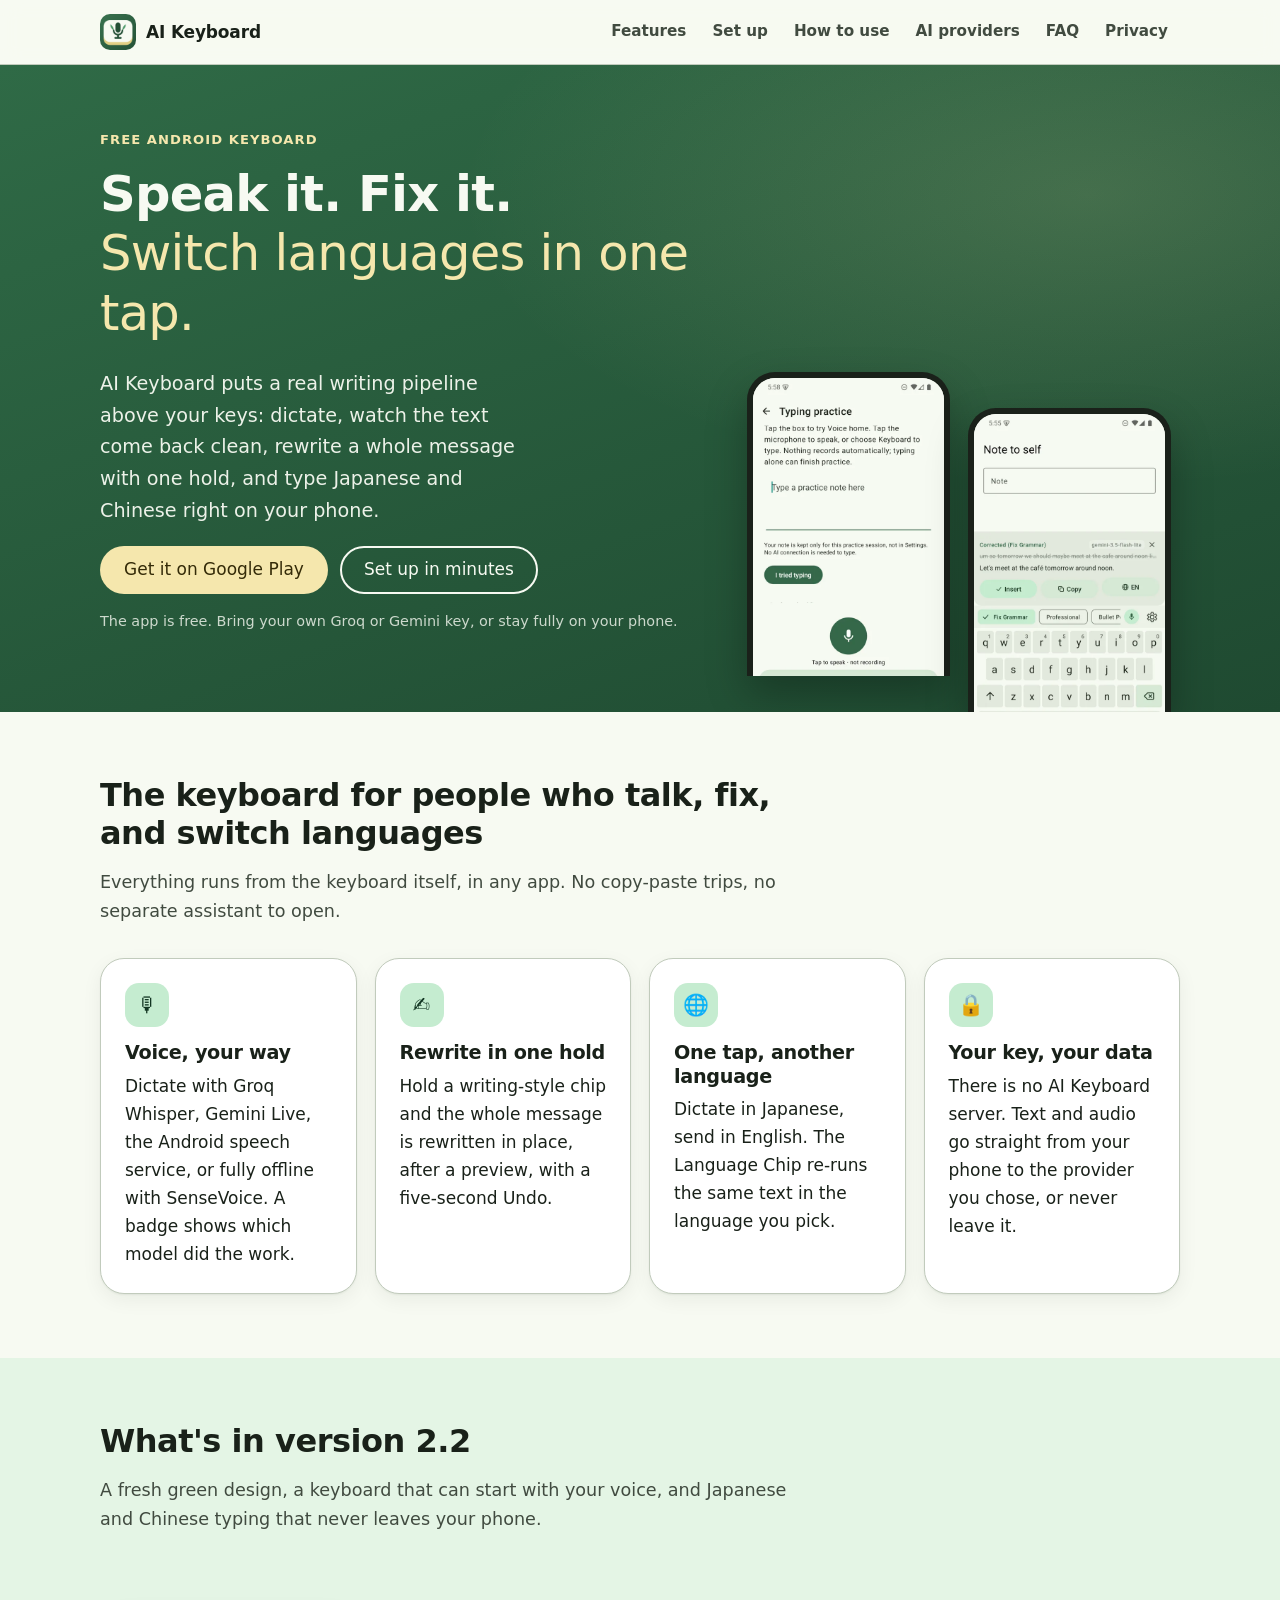
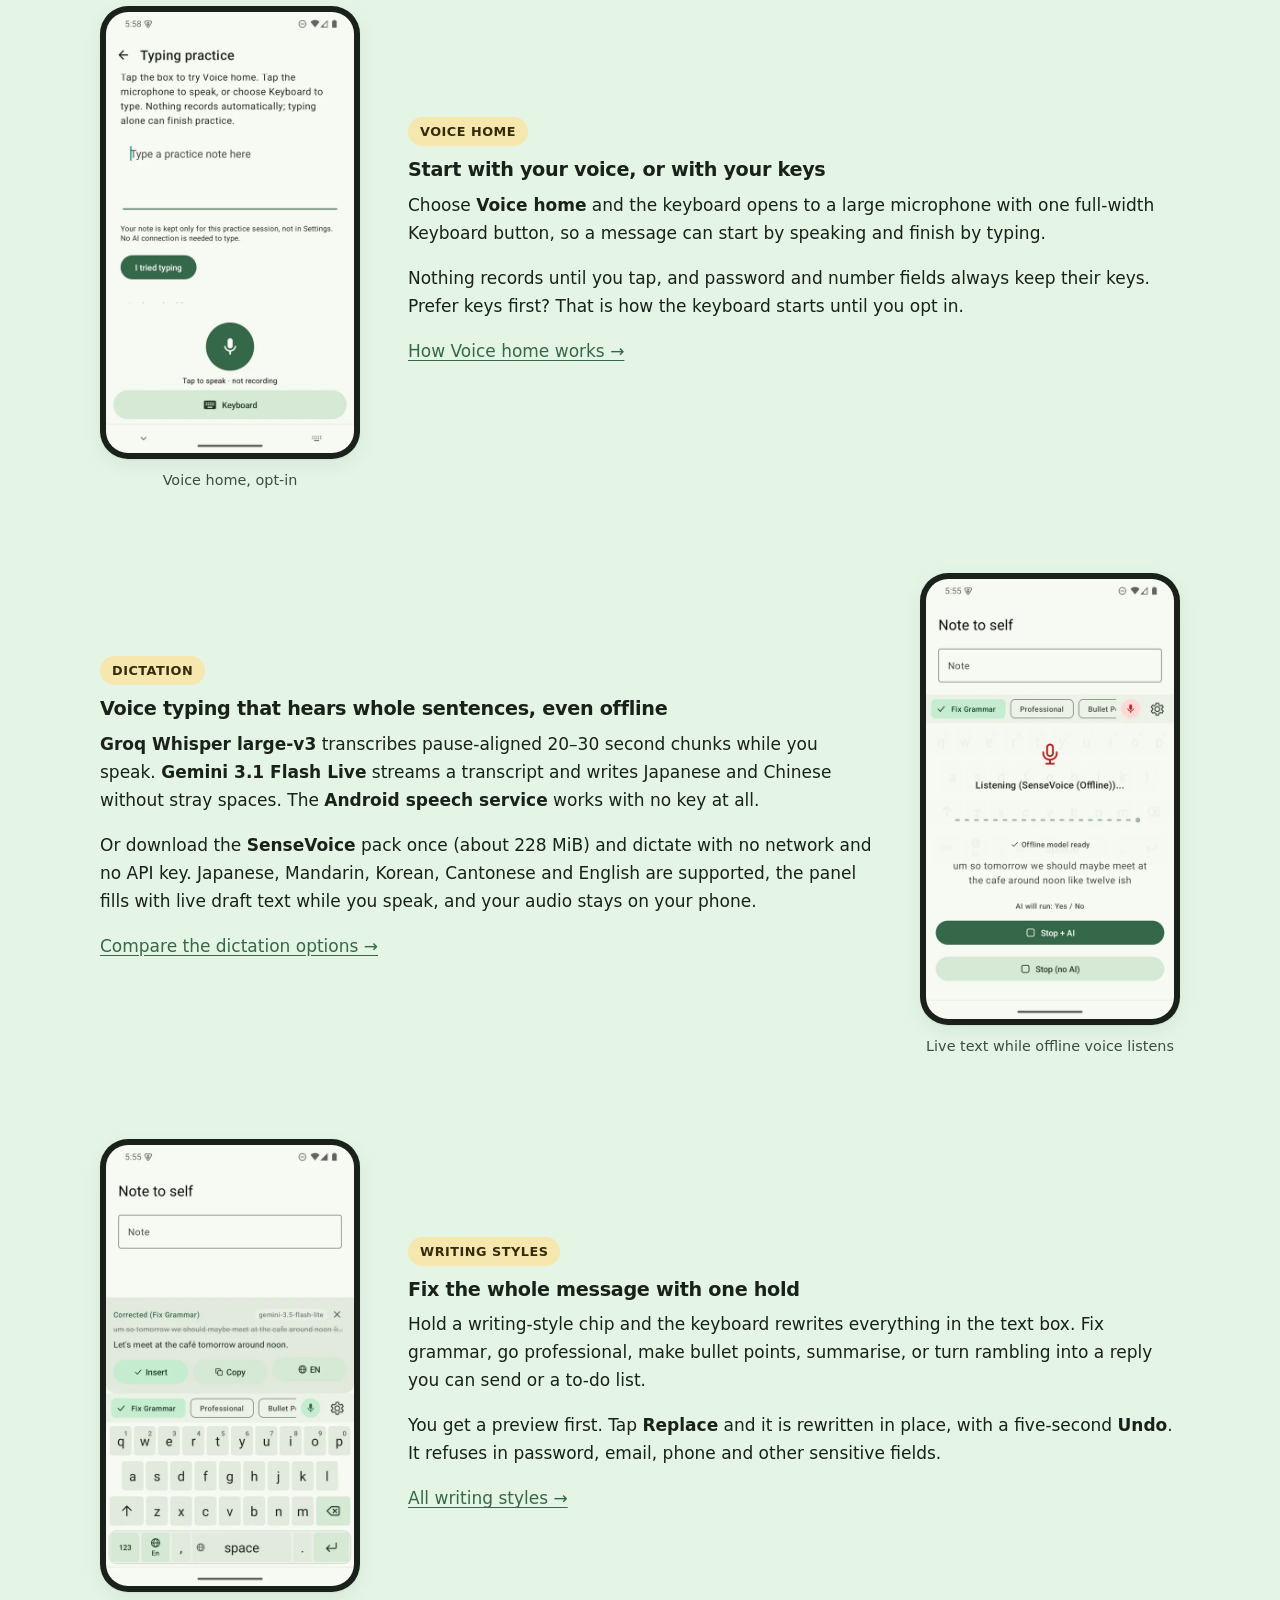
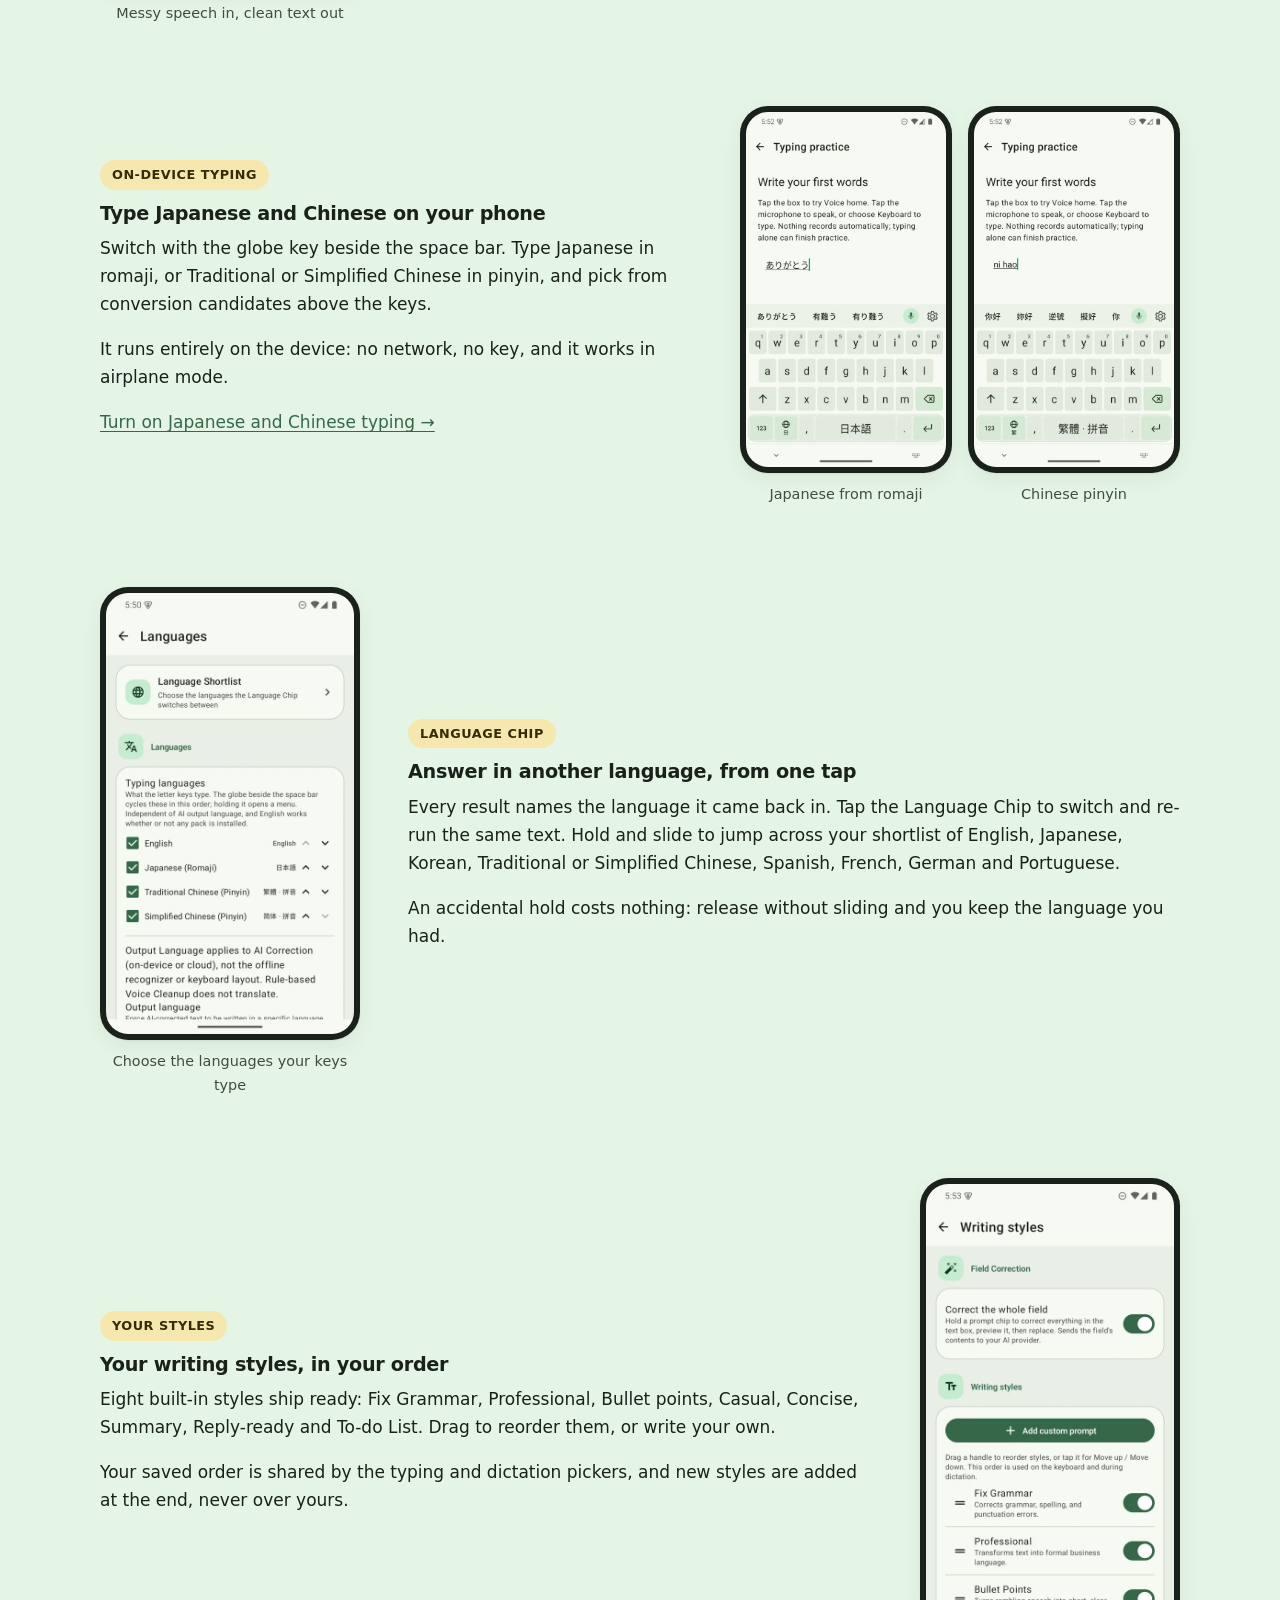
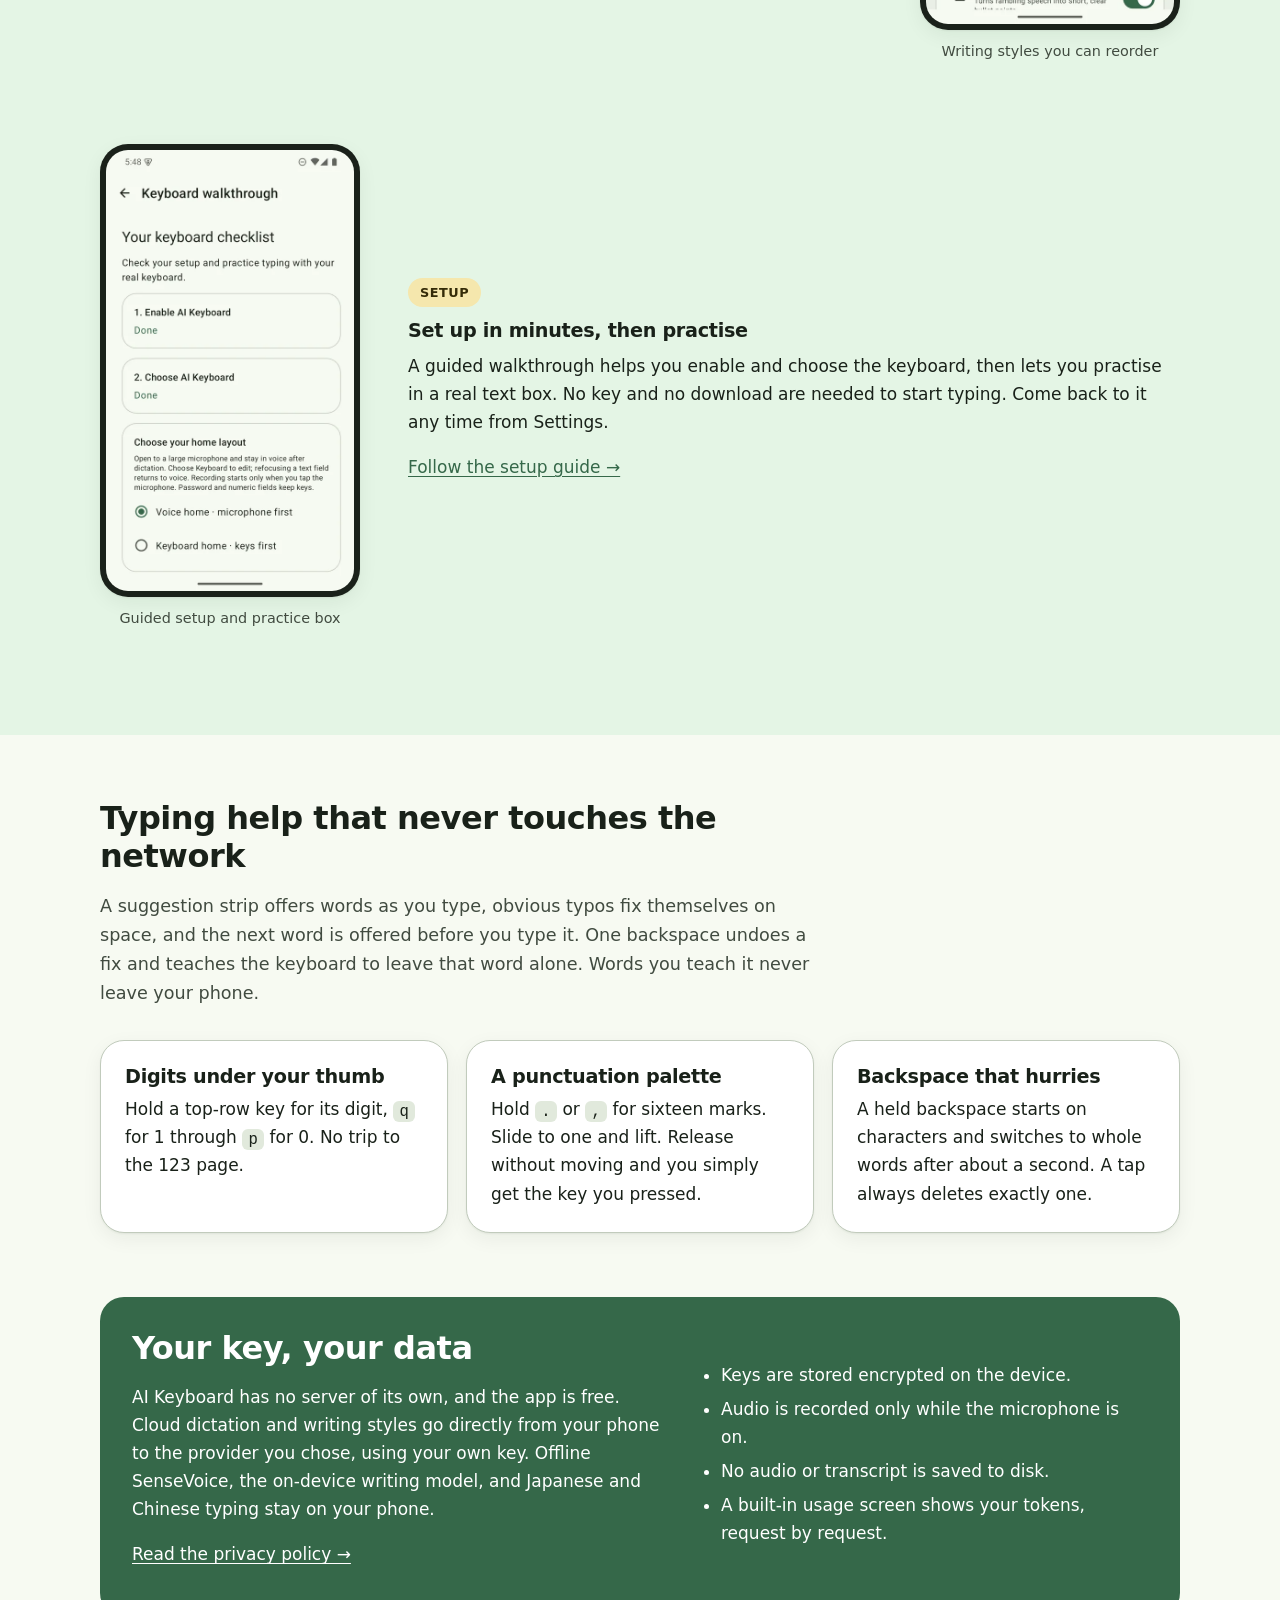
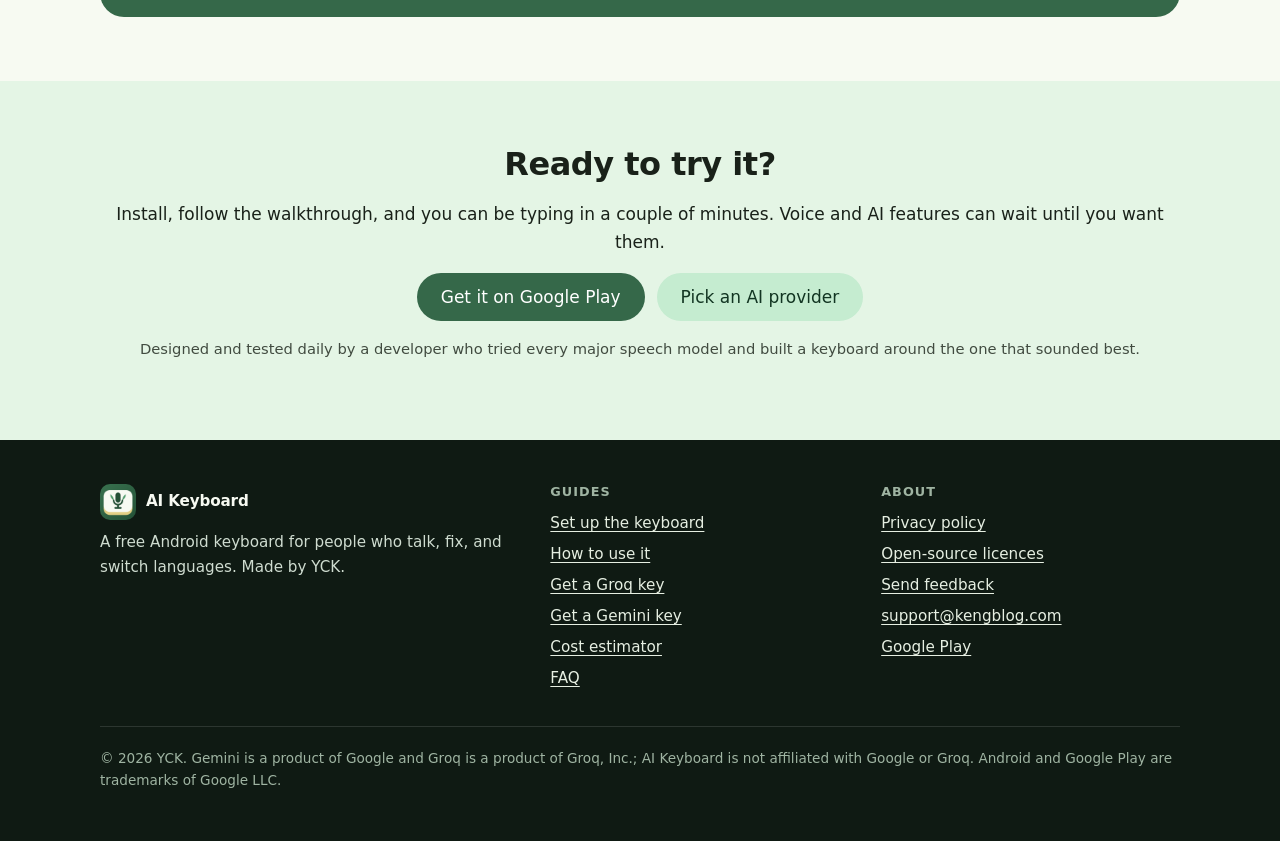
==== index.html @ 3fe6554c "Add AI Keyboard v2.2 GitHub Pages site and kengblog migration notes" ====
<!doctype html>
<html lang="en">
<head>
<meta charset="utf-8">
<meta name="viewport" content="width=device-width, initial-scale=1">
<title>AI Keyboard: Voice & Rewrite — the free Android keyboard</title>
<meta name="description" content="Voice-first AI keyboard for Android: dictate, rewrite in one hold, and type Japanese and Chinese on-device. Free, with your own Groq or Gemini key.">
<meta name="color-scheme" content="light dark">
<meta name="theme-color" content="#356849">
<link rel="icon" type="image/png" sizes="32x32" href="assets/img/favicon-32.png">
<link rel="apple-touch-icon" href="assets/img/apple-touch-icon.png">
<meta property="og:type" content="website">
<meta property="og:title" content="AI Keyboard: Voice & Rewrite — the free Android keyboard">
<meta property="og:description" content="Voice-first AI keyboard for Android: dictate, rewrite in one hold, and type Japanese and Chinese on-device. Free, with your own Groq or Gemini key.">
<meta property="og:image" content="https://yck2024.github.io/ai-keyboard/assets/img/feature-graphic.png">
<meta property="og:url" content="https://yck2024.github.io/ai-keyboard/">
<meta name="twitter:card" content="summary_large_image">
<link rel="stylesheet" href="assets/css/site.css">
</head>
<body>
<a class="skip-link" href="#main">Skip to content</a>
<header class="site-header">
  <div class="container">
    <a class="brand" href="index.html"><img src="assets/img/icon-192.png" width="36" height="36" alt="">AI Keyboard</a>
    <nav class="site-nav" aria-label="Main">
      <a href="index.html#features">Features</a> <a href="setup.html">Set up</a> <a href="usage.html">How to use</a> <a href="api-keys.html">AI providers</a> <a href="faq.html">FAQ</a> <a href="privacy.html">Privacy</a>
    </nav>
  </div>
</header>
<main id="main">
<section class="hero" style="padding:0">
  <div class="container">
    <div class="hero-copy">
      <p class="eyebrow">Free Android keyboard</p>
      <h1>Speak it. Fix it. <span>Switch languages in one tap.</span></h1>
      <p class="lead">AI Keyboard puts a real writing pipeline above your keys: dictate, watch the text come back clean, rewrite a whole message with one hold, and type Japanese and Chinese right on your phone.</p>
      <div class="btn-row">
        <!-- Play link: package id confirmed from the app build (applicationId com.kengblog.aikeyboard); confirm the listing is public before launch. -->
        <a class="btn btn-butter" href="https://play.google.com/store/apps/details?id=com.kengblog.aikeyboard">Get it on Google Play</a>
        <a class="btn btn-ghost" href="setup.html">Set up in minutes</a>
      </div>
      <p class="note">The app is free. Bring your own Groq or Gemini key, or stay fully on your phone.</p>
    </div>
    <div class="hero-phones" aria-hidden="false">
      <figure class="phone"><div class="phone-frame"><img src="assets/img/screens/01-voice-home.webp" width="540" height="960" alt="AI Keyboard's voice home: a large microphone button above one full-width Keyboard button" loading="lazy" decoding="async"></div></figure>
      <figure class="phone"><div class="phone-frame"><img src="assets/img/screens/03-dictation-result.webp" width="540" height="960" alt="A messy dictated sentence next to its cleaned-up Fix Grammar version, with Insert and Copy buttons above the keyboard" loading="lazy" decoding="async"></div></figure>
    </div>
  </div>
</section>

<section aria-labelledby="why">
  <div class="container">
    <div class="section-head">
      <h2 id="why">The keyboard for people who talk, fix, and switch languages</h2>
      <p>Everything runs from the keyboard itself, in any app. No copy-paste trips, no separate assistant to open.</p>
    </div>
    <div class="cards">
      <div class="card"><div class="icon" aria-hidden="true">🎙</div><h3>Voice, your way</h3><p>Dictate with Groq Whisper, Gemini Live, the Android speech service, or fully offline with SenseVoice. A badge shows which model did the work.</p></div>
      <div class="card"><div class="icon" aria-hidden="true">✍️</div><h3>Rewrite in one hold</h3><p>Hold a writing-style chip and the whole message is rewritten in place, after a preview, with a five-second Undo.</p></div>
      <div class="card"><div class="icon" aria-hidden="true">🌐</div><h3>One tap, another language</h3><p>Dictate in Japanese, send in English. The Language Chip re-runs the same text in the language you pick.</p></div>
      <div class="card"><div class="icon" aria-hidden="true">🔒</div><h3>Your key, your data</h3><p>There is no AI Keyboard server. Text and audio go straight from your phone to the provider you chose, or never leave it.</p></div>
    </div>
  </div>
</section>

<section id="features" class="tint" aria-labelledby="features-h">
  <div class="container">
    <div class="section-head">
      <h2 id="features-h">What's in version 2.2</h2>
      <p>A fresh green design, a keyboard that can start with your voice, and Japanese and Chinese typing that never leaves your phone.</p>
    </div>

    <div class="feature">
      <div>
        <span class="tag">Voice home</span>
        <h3>Start with your voice, or with your keys</h3>
        <p>Choose <strong>Voice home</strong> and the keyboard opens to a large microphone with one full-width Keyboard button, so a message can start by speaking and finish by typing.</p>
        <p>Nothing records until you tap, and password and number fields always keep their keys. Prefer keys first? That is how the keyboard starts until you opt in.</p>
        <p><a href="usage.html#voice-home">How Voice home works →</a></p>
      </div>
      <figure class="phone"><div class="phone-frame"><img src="assets/img/screens/01-voice-home.webp" width="540" height="960" alt="Voice home: a big microphone button and a full-width Keyboard button" loading="lazy" decoding="async"></div><figcaption>Voice home, opt-in</figcaption></figure>
    </div>

    <div class="feature">
      <div>
        <span class="tag">Dictation</span>
        <h3>Voice typing that hears whole sentences, even offline</h3>
        <p><strong>Groq Whisper large-v3</strong> transcribes pause-aligned 20–30 second chunks while you speak. <strong>Gemini 3.1 Flash Live</strong> streams a transcript and writes Japanese and Chinese without stray spaces. The <strong>Android speech service</strong> works with no key at all.</p>
        <p>Or download the <strong>SenseVoice</strong> pack once (about 228&nbsp;MiB) and dictate with no network and no API key. Japanese, Mandarin, Korean, Cantonese and English are supported, the panel fills with live draft text while you speak, and your audio stays on your phone.</p>
        <p><a href="usage.html#dictation">Compare the dictation options →</a></p>
      </div>
      <figure class="phone"><div class="phone-frame"><img src="assets/img/screens/02-live-dictation.webp" width="540" height="960" alt="Offline SenseVoice listening panel showing live draft text and Stop + AI and Stop (no AI) buttons" loading="lazy" decoding="async"></div><figcaption>Live text while offline voice listens</figcaption></figure>
    </div>

    <div class="feature">
      <div>
        <span class="tag">Writing styles</span>
        <h3>Fix the whole message with one hold</h3>
        <p>Hold a writing-style chip and the keyboard rewrites everything in the text box. Fix grammar, go professional, make bullet points, summarise, or turn rambling into a reply you can send or a to-do list.</p>
        <p>You get a preview first. Tap <strong>Replace</strong> and it is rewritten in place, with a five-second <strong>Undo</strong>. It refuses in password, email, phone and other sensitive fields.</p>
        <p><a href="usage.html#styles">All writing styles →</a></p>
      </div>
      <figure class="phone"><div class="phone-frame"><img src="assets/img/screens/03-dictation-result.webp" width="540" height="960" alt="Dictated sentence with its Fix Grammar rewrite, the original struck through, and a model badge" loading="lazy" decoding="async"></div><figcaption>Messy speech in, clean text out</figcaption></figure>
    </div>

    <div class="feature pair">
      <div>
        <span class="tag">On-device typing</span>
        <h3>Type Japanese and Chinese on your phone</h3>
        <p>Switch with the globe key beside the space bar. Type Japanese in romaji, or Traditional or Simplified Chinese in pinyin, and pick from conversion candidates above the keys.</p>
        <p>It runs entirely on the device: no network, no key, and it works in airplane mode.</p>
        <p><a href="usage.html#cjk">Turn on Japanese and Chinese typing →</a></p>
      </div>
      <div class="phones">
        <figure class="phone"><div class="phone-frame"><img src="assets/img/screens/04-japanese-typing.webp" width="540" height="960" alt="Typing ありがとう with Japanese candidates above the keys" loading="lazy" decoding="async"></div><figcaption>Japanese from romaji</figcaption></figure>
        <figure class="phone"><div class="phone-frame"><img src="assets/img/screens/05-chinese-typing.webp" width="540" height="960" alt="Typing ni hao with Chinese pinyin candidates above the keys" loading="lazy" decoding="async"></div><figcaption>Chinese pinyin</figcaption></figure>
      </div>
    </div>

    <div class="feature">
      <div>
        <span class="tag">Language Chip</span>
        <h3>Answer in another language, from one tap</h3>
        <p>Every result names the language it came back in. Tap the Language Chip to switch and re-run the same text. Hold and slide to jump across your shortlist of English, Japanese, Korean, Traditional or Simplified Chinese, Spanish, French, German and Portuguese.</p>
        <p>An accidental hold costs nothing: release without sliding and you keep the language you had.</p>
      </div>
      <figure class="phone"><div class="phone-frame"><img src="assets/img/screens/06-typing-languages.webp" width="540" height="960" alt="Languages settings listing English, Japanese romaji, Traditional and Simplified Chinese pinyin as typing languages" loading="lazy" decoding="async"></div><figcaption>Choose the languages your keys type</figcaption></figure>
    </div>

    <div class="feature">
      <div>
        <span class="tag">Your styles</span>
        <h3>Your writing styles, in your order</h3>
        <p>Eight built-in styles ship ready: Fix Grammar, Professional, Bullet points, Casual, Concise, Summary, Reply-ready and To-do List. Drag to reorder them, or write your own.</p>
        <p>Your saved order is shared by the typing and dictation pickers, and new styles are added at the end, never over yours.</p>
      </div>
      <figure class="phone"><div class="phone-frame"><img src="assets/img/screens/07-writing-styles.webp" width="540" height="960" alt="Writing styles settings with Fix Grammar, Professional and Bullet Points toggles and a drag handle on each" loading="lazy" decoding="async"></div><figcaption>Writing styles you can reorder</figcaption></figure>
    </div>

    <div class="feature">
      <div>
        <span class="tag">Setup</span>
        <h3>Set up in minutes, then practise</h3>
        <p>A guided walkthrough helps you enable and choose the keyboard, then lets you practise in a real text box. No key and no download are needed to start typing. Come back to it any time from Settings.</p>
        <p><a href="setup.html">Follow the setup guide →</a></p>
      </div>
      <figure class="phone"><div class="phone-frame"><img src="assets/img/screens/08-guided-setup.webp" width="540" height="960" alt="Keyboard walkthrough checklist: enable AI Keyboard, choose AI Keyboard, choose Voice home or Keyboard home" loading="lazy" decoding="async"></div><figcaption>Guided setup and practice box</figcaption></figure>
    </div>
  </div>
</section>

<section aria-labelledby="typing-h">
  <div class="container">
    <div class="section-head">
      <h2 id="typing-h">Typing help that never touches the network</h2>
      <p>A suggestion strip offers words as you type, obvious typos fix themselves on space, and the next word is offered before you type it. One backspace undoes a fix and teaches the keyboard to leave that word alone. Words you teach it never leave your phone.</p>
    </div>
    <div class="cards">
      <div class="card"><h3>Digits under your thumb</h3><p>Hold a top-row key for its digit, <code>q</code> for 1 through <code>p</code> for 0. No trip to the 123 page.</p></div>
      <div class="card"><h3>A punctuation palette</h3><p>Hold <code>.</code> or <code>,</code> for sixteen marks. Slide to one and lift. Release without moving and you simply get the key you pressed.</p></div>
      <div class="card"><h3>Backspace that hurries</h3><p>A held backspace starts on characters and switches to whole words after about a second. A tap always deletes exactly one.</p></div>
    </div>
  </div>
</section>

<section aria-labelledby="privacy-h" style="padding-top:0">
  <div class="container">
    <div class="privacy-strip">
      <div>
        <h2 id="privacy-h">Your key, your data</h2>
        <p>AI Keyboard has no server of its own, and the app is free. Cloud dictation and writing styles go directly from your phone to the provider you chose, using your own key. Offline SenseVoice, the on-device writing model, and Japanese and Chinese typing stay on your phone.</p>
        <p><a href="privacy.html">Read the privacy policy →</a></p>
      </div>
      <ul>
        <li>Keys are stored encrypted on the device.</li>
        <li>Audio is recorded only while the microphone is on.</li>
        <li>No audio or transcript is saved to disk.</li>
        <li>A built-in usage screen shows your tokens, request by request.</li>
      </ul>
    </div>
  </div>
</section>

<section class="cta tint" aria-labelledby="cta-h">
  <div class="container">
    <h2 id="cta-h">Ready to try it?</h2>
    <p>Install, follow the walkthrough, and you can be typing in a couple of minutes. Voice and AI features can wait until you want them.</p>
    <div class="btn-row">
      <a class="btn" href="https://play.google.com/store/apps/details?id=com.kengblog.aikeyboard">Get it on Google Play</a>
      <a class="btn btn-soft" href="api-keys.html">Pick an AI provider</a>
    </div>
    <p class="meta" style="margin-top:16px">Designed and tested daily by a developer who tried every major speech model and built a keyboard around the one that sounded best.</p>
  </div>
</section>
</main>
<footer class="site-footer">
  <div class="container">
    <div class="cols">
      <div>
        <a class="brand" href="index.html"><img src="assets/img/icon-192.png" width="36" height="36" alt="">AI Keyboard</a>
        <p>A free Android keyboard for people who talk, fix, and switch languages. Made by YCK.</p>
      </div>
      <div>
        <h2>Guides</h2>
        <ul>
          <li><a href="setup.html">Set up the keyboard</a></li>
          <li><a href="usage.html">How to use it</a></li>
          <li><a href="groq-api-key.html">Get a Groq key</a></li>
          <li><a href="gemini-api-key.html">Get a Gemini key</a></li>
          <li><a href="gemini-cost-estimator.html">Cost estimator</a></li>
          <li><a href="faq.html">FAQ</a></li>
        </ul>
      </div>
      <div>
        <h2>About</h2>
        <ul>
          <li><a href="privacy.html">Privacy policy</a></li>
          <li><a href="licenses.html">Open-source licences</a></li>
          <li><a href="https://forms.gle/EVX64Rimp2fQsJxh8">Send feedback</a></li>
          <li><a href="mailto:support@kengblog.com">support@kengblog.com</a></li>
          <li><a href="https://play.google.com/store/apps/details?id=com.kengblog.aikeyboard">Google Play</a></li>
        </ul>
      </div>
    </div>
    <p class="fine">&copy; 2026 YCK. Gemini is a product of Google and Groq is a product of Groq, Inc.; AI Keyboard is not affiliated with Google or Groq. Android and Google Play are trademarks of Google LLC.</p>
  </div>
</footer>
</body>
</html>
---- assets/css/site.css ----
/* AI Keyboard site — green "Sprout" design.
   Palette comes from the app's ui/theme/Sprout.kt (light and dark schemes). */

:root {
  --primary: #356849;
  --on-primary: #ffffff;
  --primary-container: #c5ecd0;
  --on-primary-container: #123522;
  --secondary-container: #d5e8d4;
  --tertiary: #6f5f22;
  --tertiary-container: #f5e7ad;
  --on-tertiary-container: #342b08;
  --bg: #f7faf2;
  --on-bg: #192119;
  --surface-variant: #e1e9dc;
  --on-surface-variant: #414b40;
  --outline: #717c6f;
  --outline-variant: #c1cbbc;
  --card: #ffffff;
  --hero-from: #2f6a46;
  --hero-to: #1f4a31;
  --hero-text: #f7faf2;
  --hero-accent: #f5e7ad;
  --error: #ba1a1a;
  --error-container: #ffdad6;
  --radius: 24px;
  --radius-sm: 14px;
  --shadow: 0 1px 2px rgba(25, 33, 25, 0.06), 0 6px 20px rgba(25, 33, 25, 0.06);
  --maxw: 1080px;
  --prose: 720px;
}

@media (prefers-color-scheme: dark) {
  :root {
    --primary: #a3d4b1;
    --on-primary: #09391f;
    --primary-container: #244f35;
    --on-primary-container: #c5ecd0;
    --secondary-container: #3b4d3c;
    --tertiary: #d8c986;
    --tertiary-container: #544817;
    --on-tertiary-container: #f5e7ad;
    --bg: #111811;
    --on-bg: #dfe7da;
    --surface-variant: #3e493d;
    --on-surface-variant: #c1cbbc;
    --outline: #8b9787;
    --outline-variant: #414d40;
    --card: #182118;
    --hero-from: #1d3d2a;
    --hero-to: #101b14;
    --error: #ffb4ab;
    --error-container: #93000a;
    --shadow: 0 1px 2px rgba(0, 0, 0, 0.4), 0 6px 20px rgba(0, 0, 0, 0.25);
  }
}

*, *::before, *::after { box-sizing: border-box; }

html { scroll-behavior: smooth; -webkit-text-size-adjust: 100%; }

body {
  margin: 0;
  background: var(--bg);
  color: var(--on-bg);
  font: 400 1.0625rem/1.65 system-ui, -apple-system, "Segoe UI", Roboto, "Noto Sans", "Noto Sans JP", "Noto Sans SC", "Helvetica Neue", Arial, sans-serif;
}

img { max-width: 100%; height: auto; display: block; }

a { color: var(--primary); text-underline-offset: 3px; }
a:hover { text-decoration-thickness: 2px; }

:focus-visible { outline: 3px solid var(--tertiary); outline-offset: 3px; border-radius: 6px; }

h1, h2, h3 { line-height: 1.2; letter-spacing: -0.015em; margin: 0 0 0.5em; }
h1 { font-size: clamp(2rem, 5vw, 3.1rem); font-weight: 800; }
h2 { font-size: clamp(1.5rem, 3.2vw, 2rem); font-weight: 750; }
h3 { font-size: 1.2rem; font-weight: 700; }
p { margin: 0 0 1em; }
ul, ol { margin: 0 0 1em; padding-left: 1.3em; }
li { margin-bottom: 0.35em; }
code, kbd { font: 0.92em ui-monospace, SFMono-Regular, Menlo, Consolas, monospace; background: var(--surface-variant); padding: 0.1em 0.4em; border-radius: 6px; }
kbd { border: 1px solid var(--outline-variant); }

.container { width: min(100% - 32px, var(--maxw)); margin-inline: auto; }
.prose { max-width: var(--prose); }

.skip-link {
  position: absolute; left: 12px; top: -60px; z-index: 100;
  background: var(--primary); color: var(--on-primary); padding: 10px 16px; border-radius: 10px;
}
.skip-link:focus { top: 12px; }

/* ---------- header ---------- */
.site-header {
  position: sticky; top: 0; z-index: 50;
  background: color-mix(in srgb, var(--bg) 88%, transparent);
  backdrop-filter: saturate(1.4) blur(10px);
  -webkit-backdrop-filter: saturate(1.4) blur(10px);
  border-bottom: 1px solid var(--outline-variant);
}
.site-header .container { display: flex; align-items: center; gap: 16px; min-height: 64px; }
.brand { display: inline-flex; align-items: center; gap: 10px; font-weight: 800; letter-spacing: -0.01em; color: var(--on-bg); text-decoration: none; white-space: nowrap; }
.brand img { width: 36px; height: 36px; border-radius: 10px; }
.site-nav { margin-left: auto; display: flex; gap: 2px; align-items: center; overflow-x: auto; scrollbar-width: none; }
.site-nav::-webkit-scrollbar { display: none; }
.site-nav a {
  color: var(--on-surface-variant); text-decoration: none; font-weight: 600; font-size: 0.95rem;
  padding: 8px 12px; border-radius: 999px; white-space: nowrap;
}
.site-nav a:hover { background: var(--surface-variant); }
.site-nav a[aria-current="page"] { background: var(--primary-container); color: var(--on-primary-container); }

@media (max-width: 760px) {
  .site-header .container { flex-wrap: wrap; row-gap: 0; padding-block: 8px 4px; }
  .site-nav { width: 100%; margin-left: 0; padding-bottom: 6px; flex-wrap: wrap; overflow-x: visible; }
  .site-header { position: static; }
}

/* ---------- buttons ---------- */
.btn {
  display: inline-flex; align-items: center; justify-content: center; gap: 8px;
  min-height: 48px; padding: 0 22px; border-radius: 999px; border: 2px solid transparent;
  font: 700 1rem/1 inherit; text-decoration: none; cursor: pointer;
  background: var(--primary); color: var(--on-primary);
}
.btn:hover { filter: brightness(1.08); }
.btn-soft { background: var(--primary-container); color: var(--on-primary-container); }
.btn-ghost { background: transparent; color: inherit; border-color: currentColor; }
.btn-butter { background: var(--hero-accent); color: #342b08; }
.btn-row { display: flex; flex-wrap: wrap; gap: 12px; }

/* ---------- hero ---------- */
.hero {
  background: radial-gradient(900px 420px at 85% 20%, rgba(245, 231, 173, 0.14), transparent 70%),
              linear-gradient(160deg, var(--hero-from), var(--hero-to));
  color: var(--hero-text);
  overflow: hidden;
}
.hero .container { display: grid; grid-template-columns: 1.15fr 0.85fr; gap: 40px; align-items: center; padding-block: 64px 0; }
.hero-copy { padding-bottom: 64px; }
.hero .eyebrow { color: var(--hero-accent); font-weight: 700; letter-spacing: 0.08em; text-transform: uppercase; font-size: 0.82rem; margin-bottom: 14px; }
.hero h1 { color: var(--hero-text); }
.hero h1 span { color: var(--hero-accent); font-weight: 300; display: block; }
.hero .lead { font-size: 1.2rem; max-width: 34ch; opacity: 0.95; }
.hero .btn-ghost { color: var(--hero-text); }
.hero .note { font-size: 0.9rem; opacity: 0.8; margin-top: 16px; }
.hero-phones { display: flex; justify-content: center; align-items: flex-end; gap: 18px; align-self: end; }
.hero-phones .phone { width: min(46%, 250px); }
.hero-phones .phone:first-child { margin-bottom: 36px; }
@media (max-width: 860px) {
  .hero .container { grid-template-columns: 1fr; padding-block: 44px 0; gap: 8px; }
  .hero-copy { padding-bottom: 28px; }
  .hero-phones { align-self: center; }
  .hero-phones .phone { width: min(42%, 190px); }
}

/* ---------- phone frame ---------- */
.phone { margin: 0; }
.phone-frame {
  border-radius: 28px; padding: 6px; background: #1a211a;
  box-shadow: 0 18px 40px rgba(0, 0, 0, 0.28);
}
.phone-frame img { border-radius: 22px; width: 100%; aspect-ratio: 9 / 16; object-fit: cover; background: #f7faf2; }
.phone figcaption { margin-top: 10px; font-size: 0.9rem; color: var(--on-surface-variant); text-align: center; }
.hero .phone-frame { border-bottom-left-radius: 0; border-bottom-right-radius: 0; padding-bottom: 0; }
.hero .phone-frame img { border-bottom-left-radius: 0; border-bottom-right-radius: 0; aspect-ratio: 9 / 14; object-position: top; }

/* ---------- sections ---------- */
section { padding-block: 64px; }
.section-head { max-width: var(--prose); margin-bottom: 32px; }
.section-head p { color: var(--on-surface-variant); font-size: 1.1rem; }
.tint { background: var(--surface-variant); background: color-mix(in srgb, var(--primary-container) 38%, var(--bg)); }

.feature { display: grid; grid-template-columns: 1fr 260px; gap: 48px; align-items: center; padding-block: 40px; }
.feature:nth-child(even) { grid-template-columns: 260px 1fr; }
.feature:nth-child(even) .phone { order: -1; }
.feature .tag { display: inline-block; background: var(--tertiary-container); color: var(--on-tertiary-container); font-weight: 700; font-size: 0.8rem; letter-spacing: 0.04em; text-transform: uppercase; padding: 4px 12px; border-radius: 999px; margin-bottom: 12px; }
.feature .phone { justify-self: center; width: 100%; max-width: 260px; }
.feature .phone-frame { box-shadow: var(--shadow); }
@media (max-width: 760px) {
  .feature, .feature:nth-child(even) { grid-template-columns: 1fr; gap: 20px; padding-block: 28px; }
  .feature .phone, .feature:nth-child(even) .phone { order: 2; max-width: 240px; }
}

.cards { display: grid; grid-template-columns: repeat(auto-fit, minmax(250px, 1fr)); gap: 18px; }
.card {
  background: var(--card); border: 1px solid var(--outline-variant); border-radius: var(--radius);
  padding: 24px; box-shadow: var(--shadow);
}
.card h3 { margin-bottom: 0.4em; }
.card p:last-child, .card ul:last-child { margin-bottom: 0; }
.card .icon { width: 44px; height: 44px; border-radius: 14px; background: var(--primary-container); color: var(--on-primary-container); display: grid; place-items: center; margin-bottom: 14px; font-size: 1.3rem; }
a.card { display: block; color: inherit; text-decoration: none; }
a.card:hover { border-color: var(--primary); transform: translateY(-2px); }
a.card { transition: transform 0.15s, border-color 0.15s; }
@media (prefers-reduced-motion: reduce) { a.card { transition: none; } a.card:hover { transform: none; } html { scroll-behavior: auto; } }

.chips { display: flex; flex-wrap: wrap; gap: 8px; margin: 0 0 1em; padding: 0; list-style: none; }
.chips li { margin: 0; background: var(--secondary-container); color: var(--on-primary-container); padding: 6px 14px; border-radius: 999px; font-weight: 600; font-size: 0.92rem; }

.privacy-strip { background: var(--primary); color: var(--on-primary); border-radius: var(--radius); padding: 32px; display: grid; grid-template-columns: 1.2fr 1fr; gap: 28px; align-items: center; }
.privacy-strip h2 { color: inherit; }
.privacy-strip a { color: inherit; }
.privacy-strip ul { margin: 0; }
@media (max-width: 760px) { .privacy-strip { grid-template-columns: 1fr; padding: 24px; } }

.cta { text-align: center; }
.cta .btn-row { justify-content: center; }

/* ---------- inner pages ---------- */
.page-head { background: linear-gradient(160deg, var(--hero-from), var(--hero-to)); color: var(--hero-text); padding-block: 48px 40px; }
.page-head h1 { color: var(--hero-text); font-size: clamp(1.8rem, 4.2vw, 2.6rem); margin-bottom: 0.3em; }
.page-head p { max-width: 60ch; margin: 0; opacity: 0.94; font-size: 1.1rem; }
.page-head .crumbs { font-size: 0.9rem; margin-bottom: 12px; opacity: 0.85; }
.page-head .crumbs a { color: var(--hero-accent); }

.page { padding-block: 40px 72px; }
.page .layout { display: grid; grid-template-columns: 220px minmax(0, 1fr); gap: 48px; }
.toc { position: sticky; top: 84px; align-self: start; font-size: 0.95rem; }
.toc strong { display: block; margin-bottom: 8px; color: var(--on-surface-variant); text-transform: uppercase; letter-spacing: 0.06em; font-size: 0.78rem; }
.toc ol, .toc ul { list-style: none; padding: 0; margin: 0; }
.toc li { margin: 0; }
.toc a { display: block; padding: 6px 12px; border-left: 3px solid var(--outline-variant); color: var(--on-surface-variant); text-decoration: none; }
.toc a:hover { color: var(--primary); border-left-color: var(--primary); }
@media (max-width: 860px) {
  .page .layout { grid-template-columns: 1fr; gap: 20px; }
  .toc { position: static; background: var(--card); border: 1px solid var(--outline-variant); border-radius: var(--radius-sm); padding: 14px 16px; }
  .toc ol, .toc ul { display: flex; flex-wrap: wrap; gap: 4px 10px; }
  .toc a { border-left: 0; padding: 4px 10px; background: var(--surface-variant); border-radius: 999px; }
}
.page article { max-width: 800px; min-width: 0; }
.page article h2 { margin-top: 1.8em; padding-top: 0.2em; scroll-margin-top: 90px; }
.page article h2:first-child { margin-top: 0; }
.page article h3 { margin-top: 1.4em; scroll-margin-top: 90px; }

.callout { background: var(--tertiary-container); color: var(--on-tertiary-container); border-radius: var(--radius-sm); padding: 14px 18px; margin: 0 0 1.2em; }
.callout.good { background: var(--primary-container); color: var(--on-primary-container); }
.callout.warn { background: var(--error-container); color: var(--on-bg); }
.callout p:last-child { margin-bottom: 0; }

.steps { counter-reset: step; list-style: none; padding: 0; margin: 0 0 1.4em; }
.steps > li { counter-increment: step; position: relative; padding: 4px 0 4px 54px; margin-bottom: 18px; min-height: 40px; }
.steps > li::before {
  content: counter(step); position: absolute; left: 0; top: 2px; width: 38px; height: 38px; border-radius: 50%;
  background: var(--primary); color: var(--on-primary); font-weight: 800; display: grid; place-items: center;
}
.steps > li > strong:first-child { display: block; font-size: 1.08rem; }

table { width: 100%; border-collapse: collapse; margin: 0 0 1.4em; font-size: 0.97rem; }
th, td { text-align: left; padding: 10px 12px; border-bottom: 1px solid var(--outline-variant); vertical-align: top; }
th { background: var(--surface-variant); color: var(--on-surface-variant); font-weight: 700; }
.table-wrap { overflow-x: auto; margin-bottom: 1.2em; border: 1px solid var(--outline-variant); border-radius: var(--radius-sm); background: var(--card); }
.table-wrap table { margin: 0; min-width: 540px; }
.table-wrap tr:last-child td { border-bottom: 0; }

details { background: var(--card); border: 1px solid var(--outline-variant); border-radius: var(--radius-sm); margin-bottom: 10px; }
details summary { cursor: pointer; padding: 16px 20px; font-weight: 700; list-style: none; display: flex; justify-content: space-between; gap: 12px; align-items: center; }
details summary::-webkit-details-marker { display: none; }
details summary::after { content: "+"; font-size: 1.4rem; line-height: 1; color: var(--primary); flex: none; }
details[open] summary::after { content: "–"; }
details > :not(summary) { padding-inline: 20px; }
details > :last-child { padding-bottom: 6px; }
details[open] summary { padding-bottom: 8px; }

/* ---------- estimator ---------- */
.estimator { display: grid; gap: 18px; }
.field { display: grid; gap: 6px; }
.field label, .field legend { font-weight: 700; }
.field .hint { color: var(--on-surface-variant); font-size: 0.9rem; }
.field input[type="number"], .field select {
  min-height: 46px; border-radius: 12px; border: 1.5px solid var(--outline); background: var(--card); color: var(--on-bg);
  padding: 0 12px; font: inherit; width: 100%; max-width: 280px;
}
.field input[type="range"] { width: 100%; max-width: 420px; accent-color: var(--primary); min-height: 36px; }
fieldset.field { border: 0; padding: 0; margin: 0; }
.seg { display: flex; flex-wrap: wrap; gap: 8px; }
.seg label { font-weight: 600; display: inline-flex; align-items: center; gap: 8px; border: 1.5px solid var(--outline); border-radius: 999px; padding: 10px 16px; cursor: pointer; min-height: 44px; }
.seg input { accent-color: var(--primary); }
.seg label:has(input:checked) { background: var(--primary-container); border-color: var(--primary); color: var(--on-primary-container); }
.result { background: var(--primary); color: var(--on-primary); border-radius: var(--radius); padding: 24px; }
.result .big { font-size: clamp(2rem, 6vw, 2.8rem); font-weight: 800; letter-spacing: -0.02em; line-height: 1.1; }
.result .sub { opacity: 0.9; font-size: 0.95rem; }
.result dl { display: grid; grid-template-columns: 1fr auto; gap: 6px 16px; margin: 18px 0 0; }
.result dt { opacity: 0.9; }
.result dd { margin: 0; font-weight: 700; text-align: right; }

/* ---------- footer ---------- */
.site-footer { background: #0f1a13; color: #cfdcd0; padding-block: 44px 36px; font-size: 0.95rem; }
.site-footer a { color: #e6efe2; }
.site-footer .cols { display: grid; grid-template-columns: 1.4fr 1fr 1fr; gap: 32px; }
.site-footer h2 { font-size: 0.8rem; text-transform: uppercase; letter-spacing: 0.08em; color: #9fb4a2; margin-bottom: 12px; }
.site-footer ul { list-style: none; padding: 0; margin: 0; }
.site-footer li { margin-bottom: 6px; }
.site-footer .fine { margin-top: 28px; padding-top: 20px; border-top: 1px solid rgba(255, 255, 255, 0.12); font-size: 0.85rem; color: #9fb4a2; }
.site-footer .brand { color: #f7faf2; margin-bottom: 10px; }
@media (max-width: 760px) { .site-footer .cols { grid-template-columns: 1fr; gap: 22px; } }

/* paired phones inside a feature */
.phones { display: grid; grid-template-columns: 1fr 1fr; gap: 16px; justify-self: center; width: 100%; max-width: 440px; }
.feature.pair { grid-template-columns: 1fr 440px; }
.feature.pair:nth-child(even) { grid-template-columns: 440px 1fr; }
.feature.pair:nth-child(even) .phones { order: -1; }
.feature.pair .phones .phone { max-width: none; }
@media (max-width: 860px) {
  .feature.pair, .feature.pair:nth-child(even) { grid-template-columns: 1fr; }
  .feature.pair .phones, .feature.pair:nth-child(even) .phones { order: 2; max-width: 400px; }
}

.badge-list { display: flex; flex-wrap: wrap; gap: 8px 16px; padding: 0; list-style: none; margin: 0 0 1em; color: var(--on-surface-variant); font-size: 0.95rem; }
.badge-list li { margin: 0; }
.meta { color: var(--on-surface-variant); font-size: 0.92rem; }
.placeholder-note { font-size: 0.85rem; }
.layout-single { display: block; }
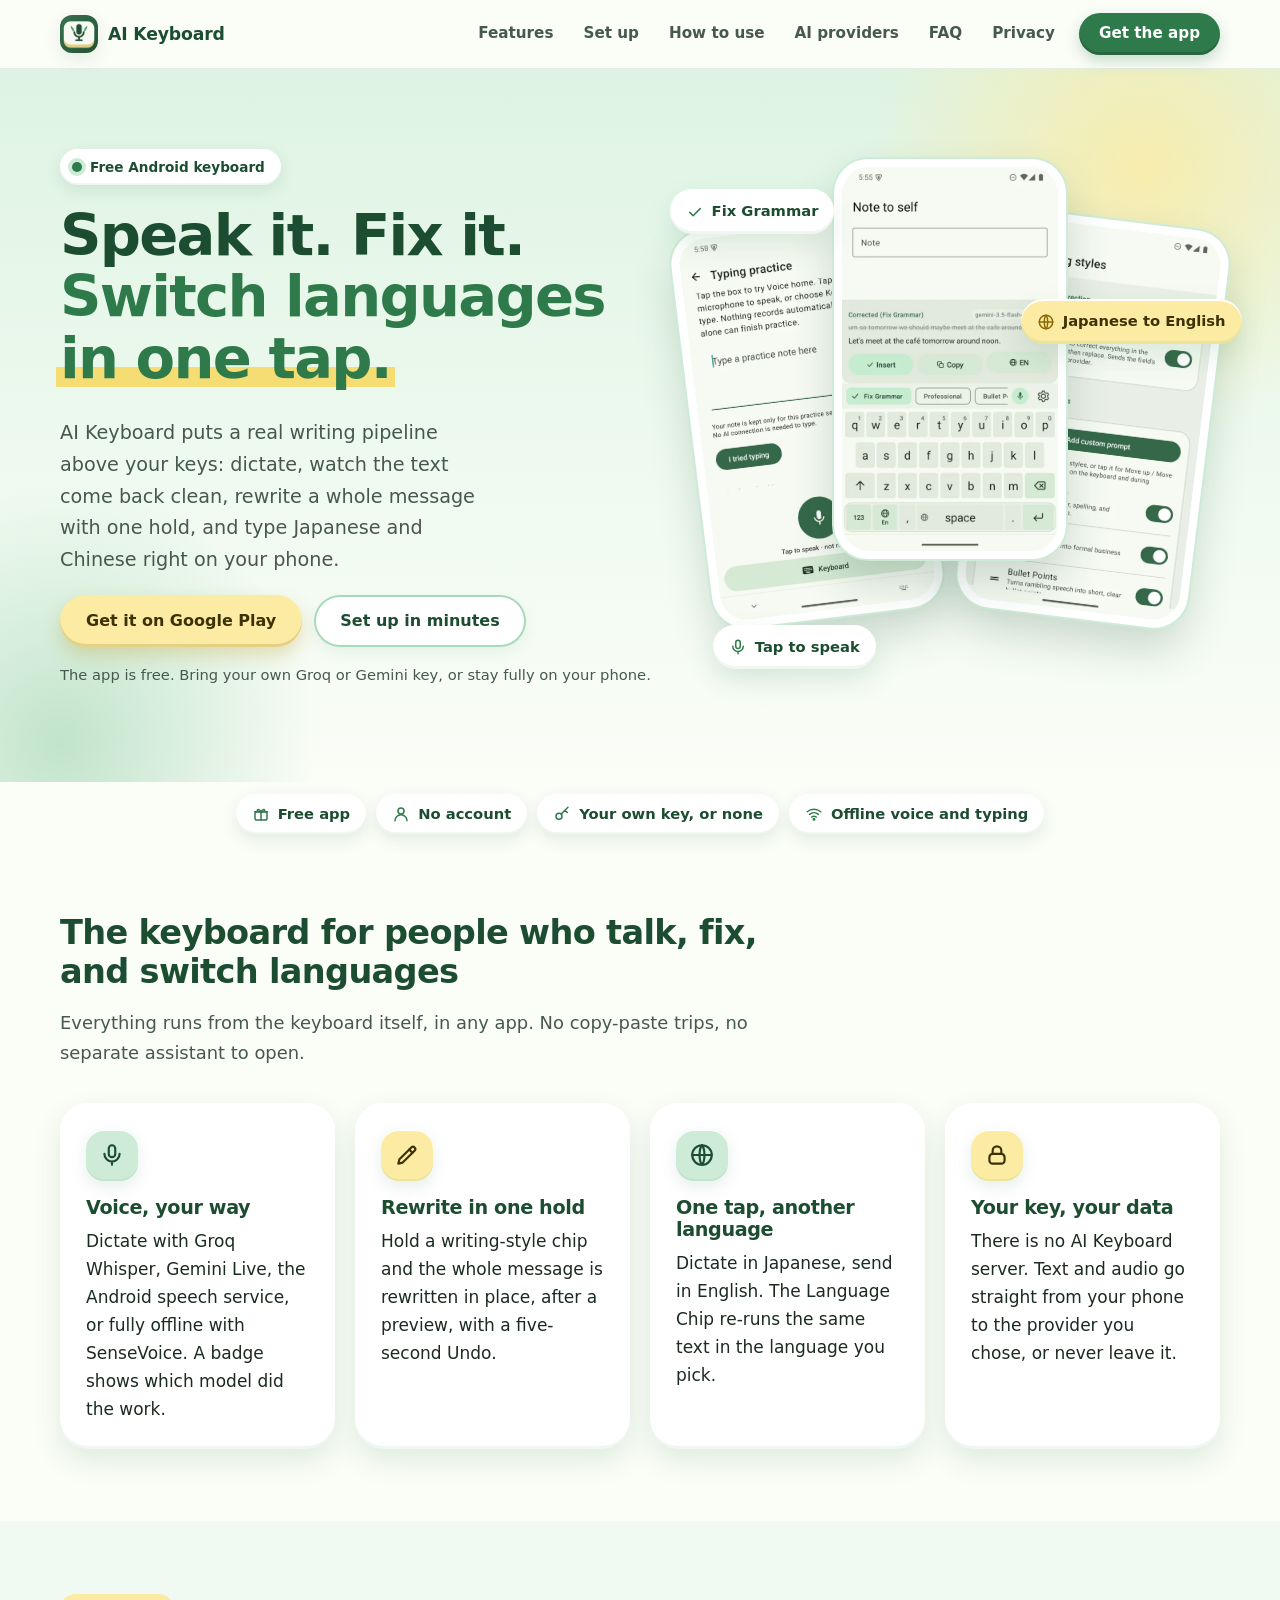
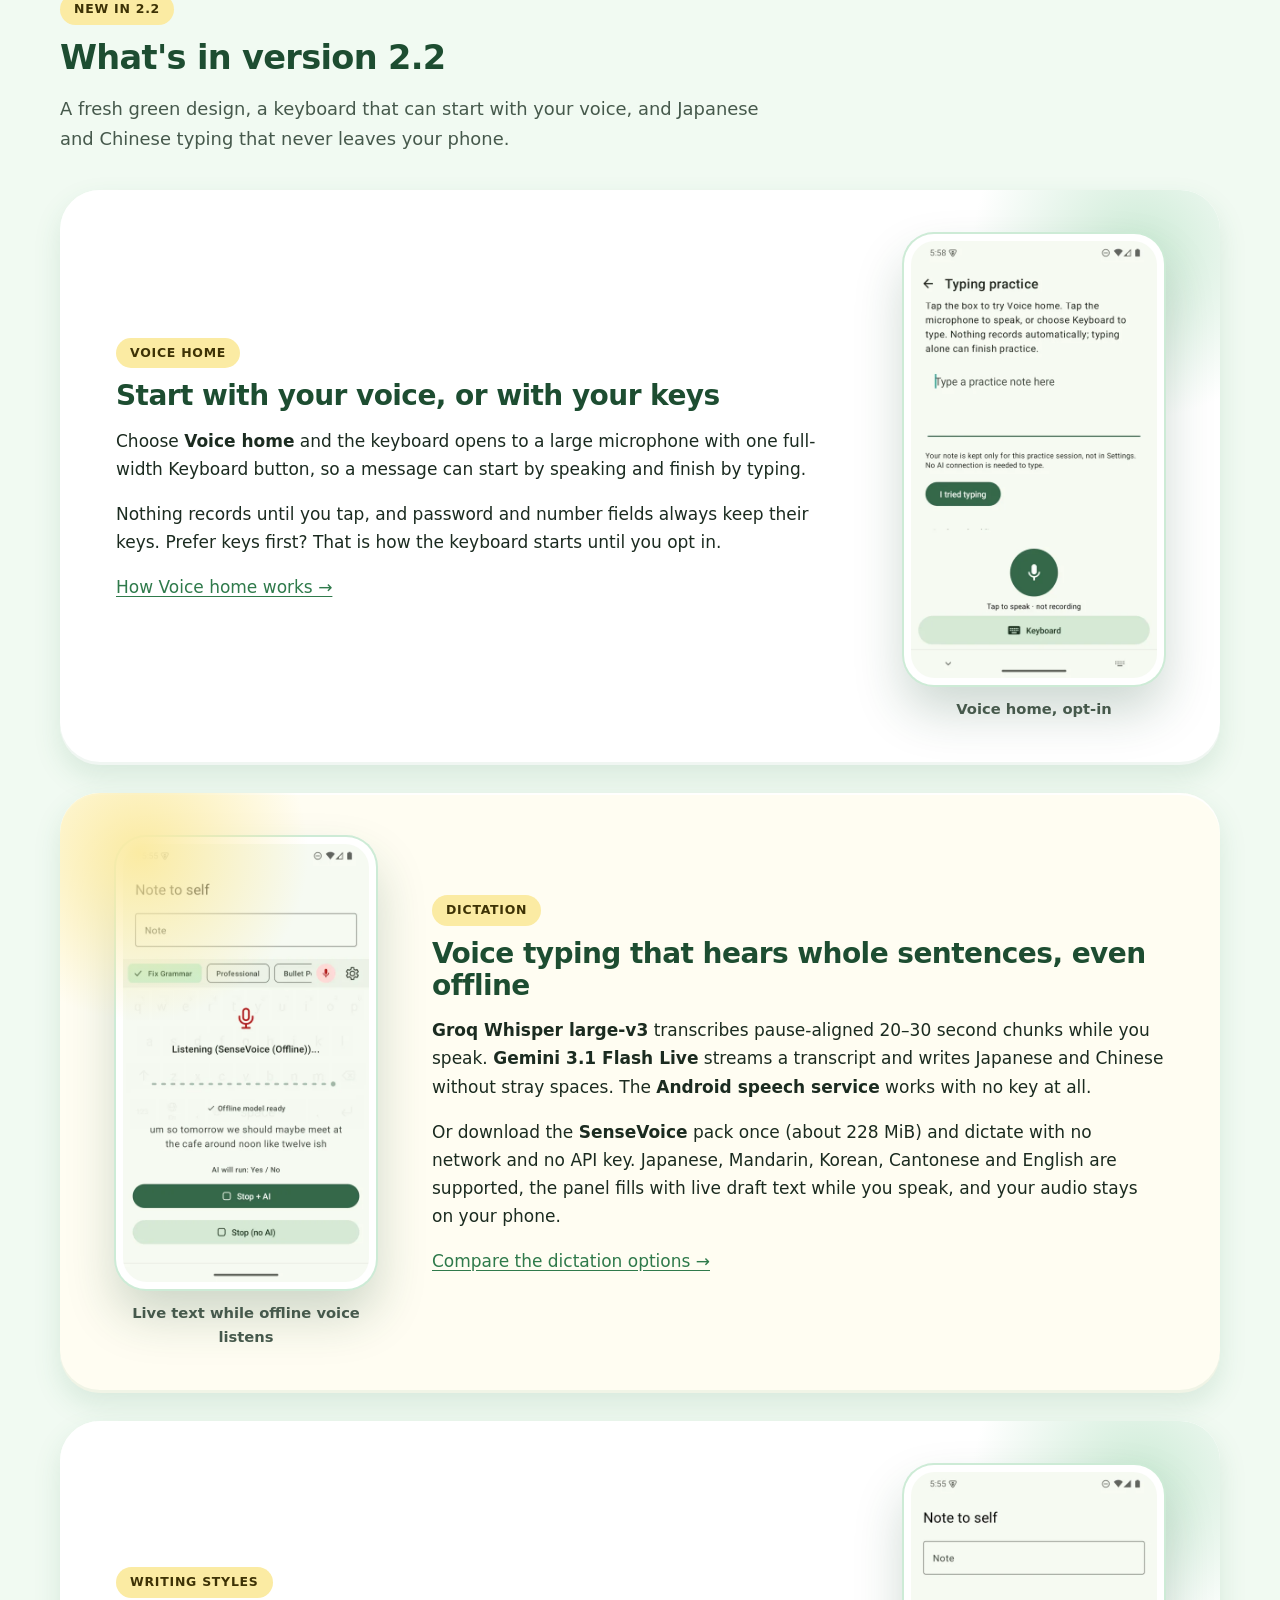
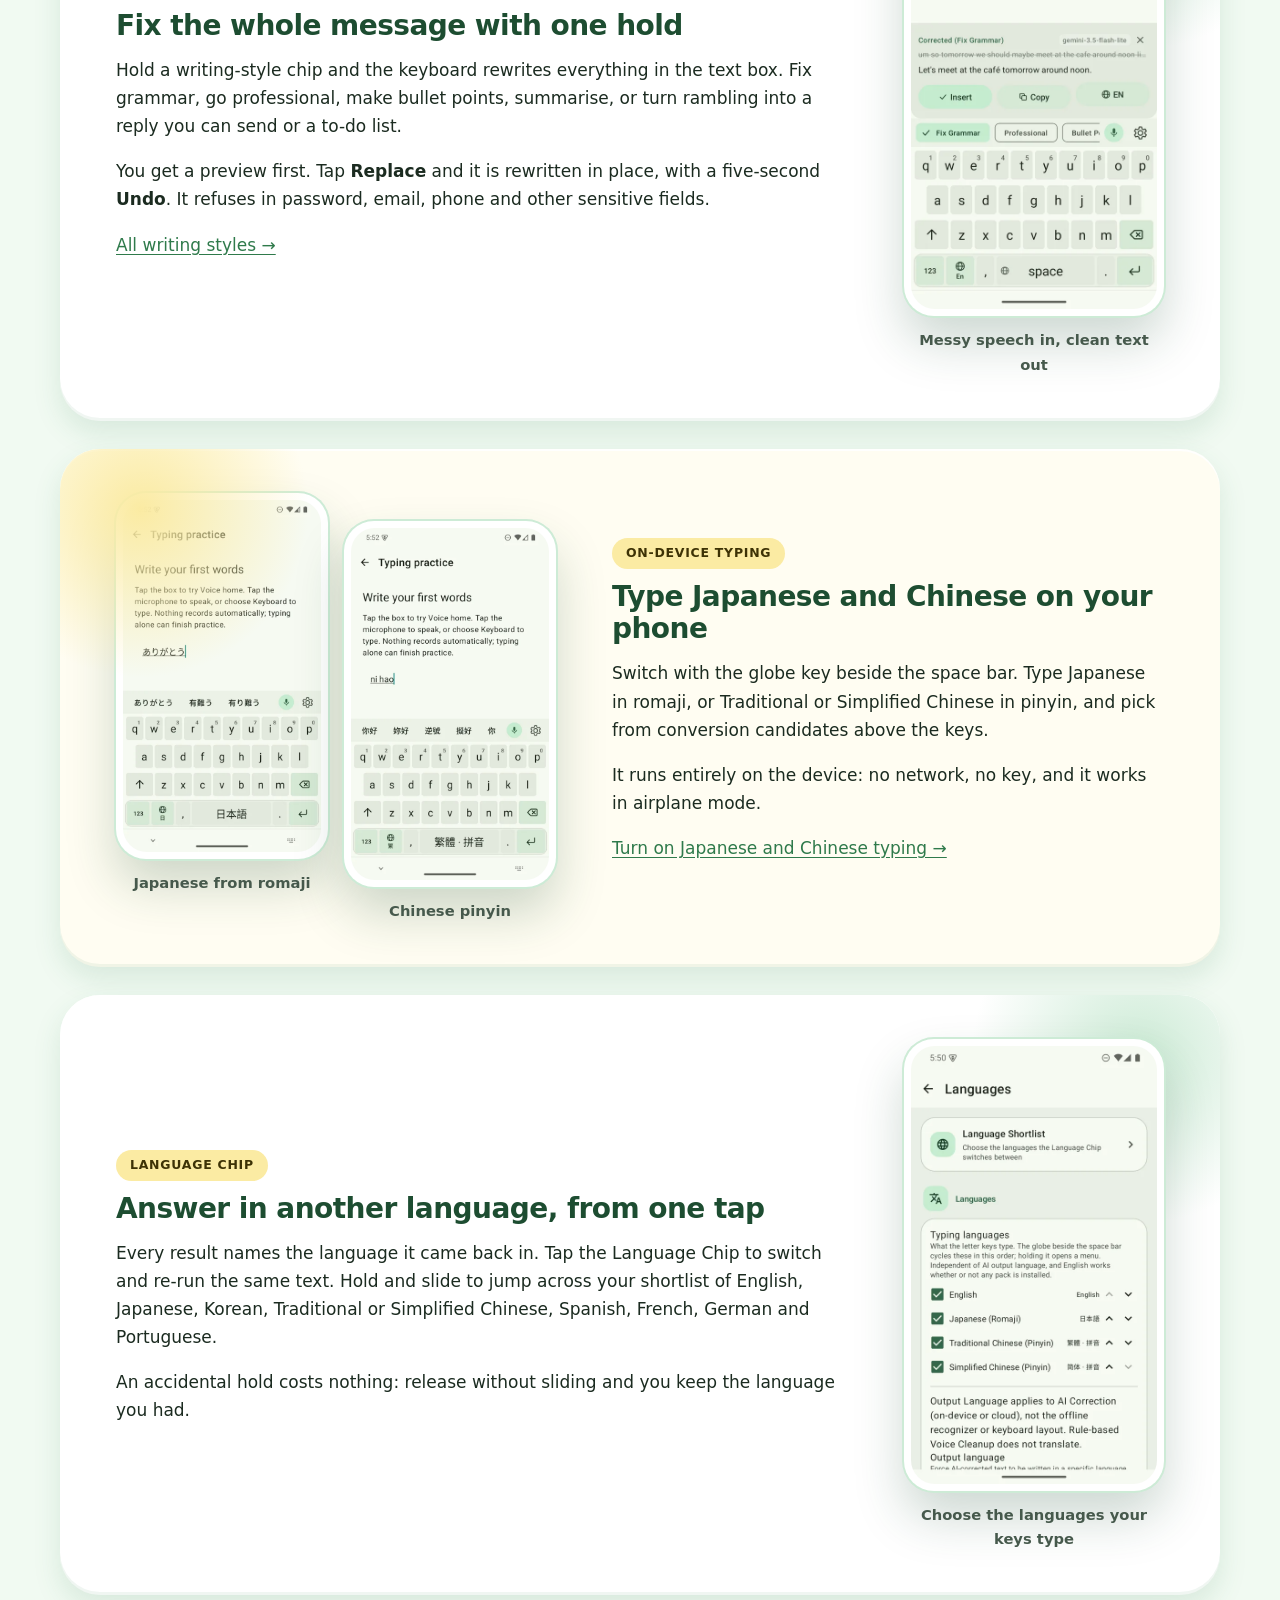
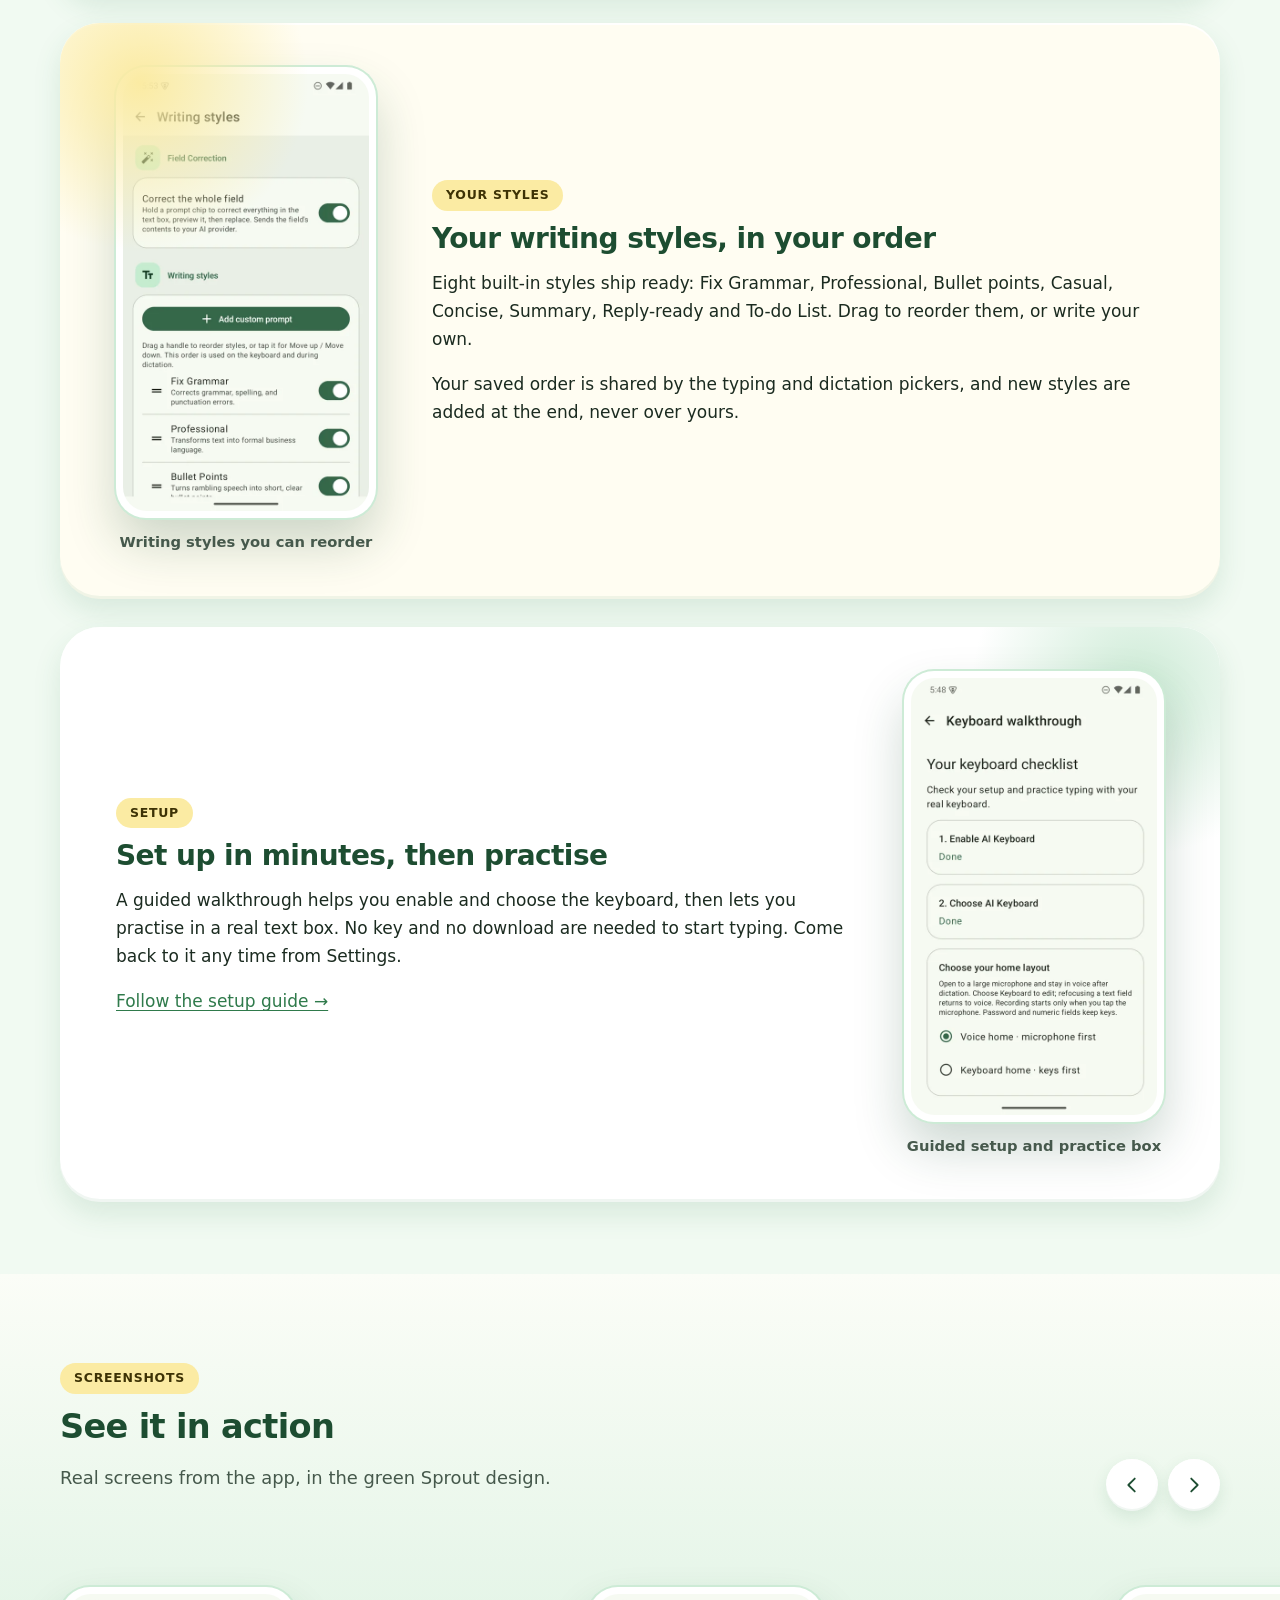
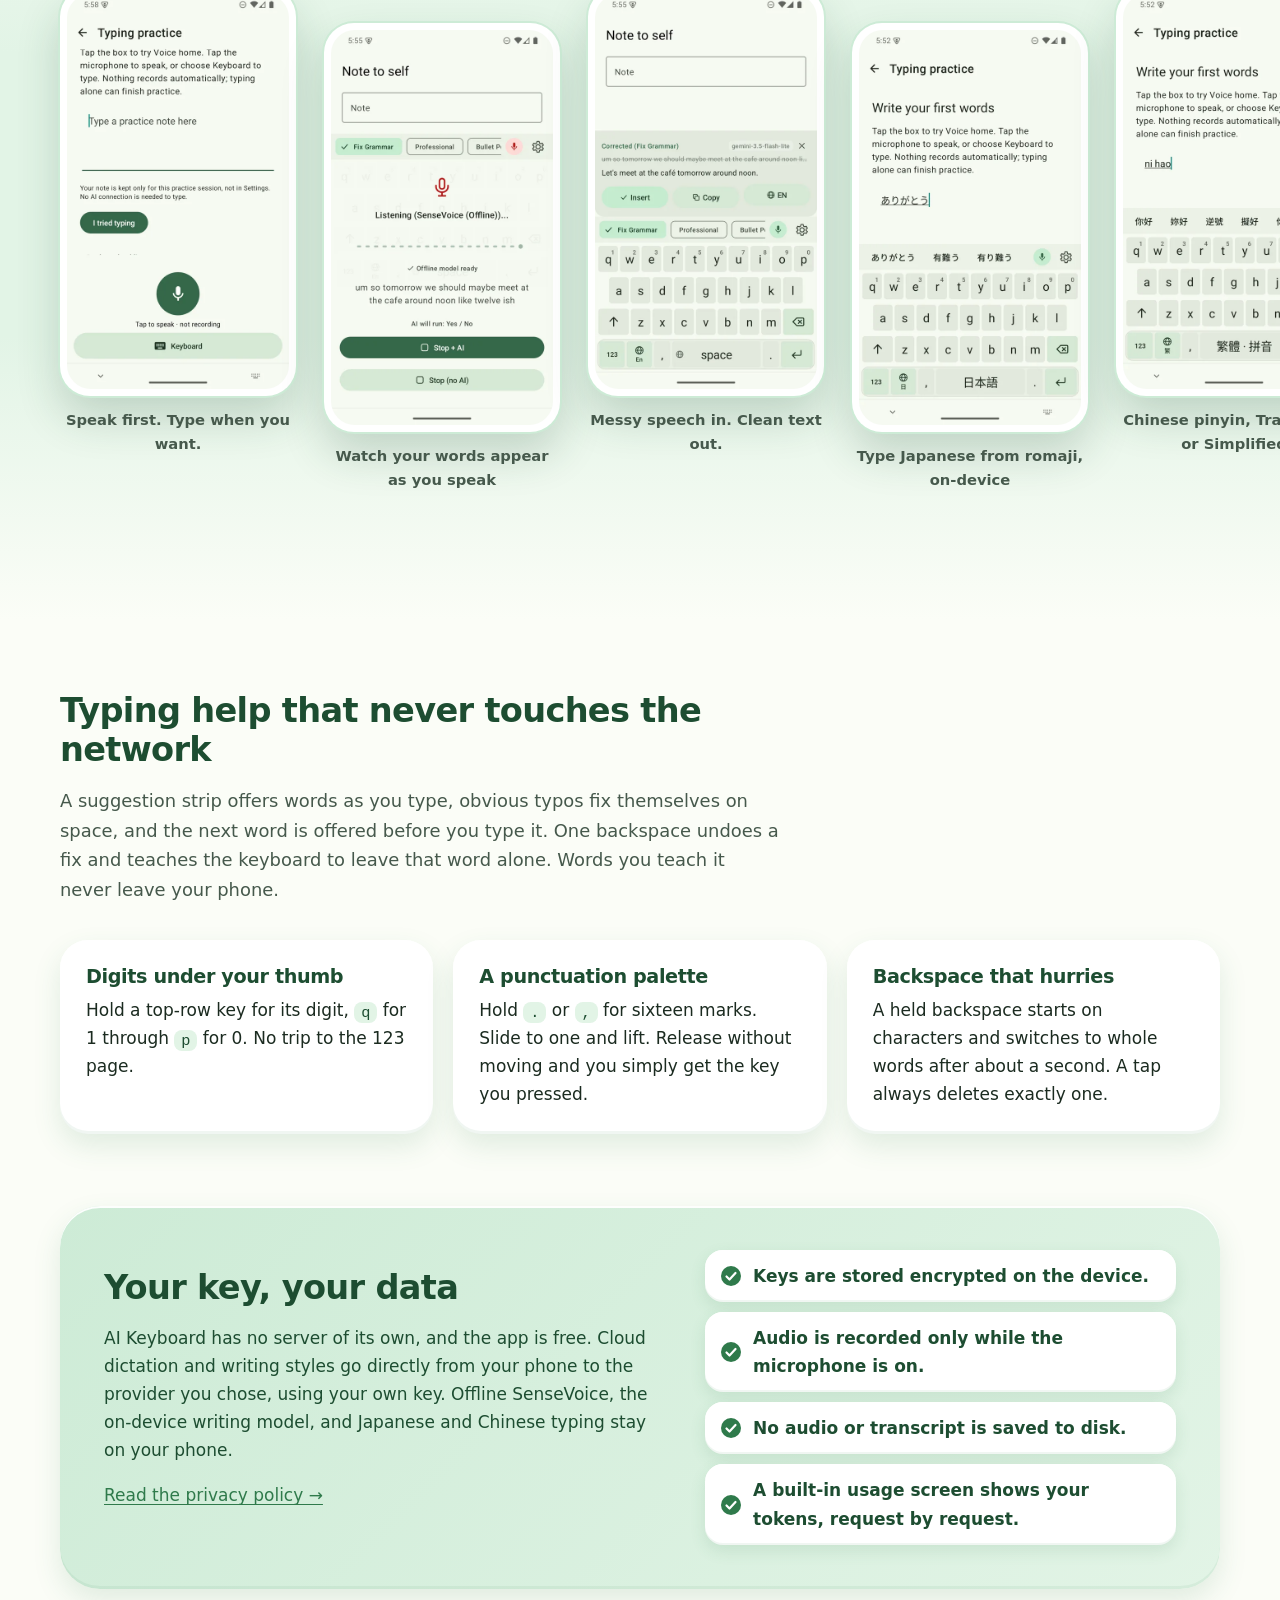
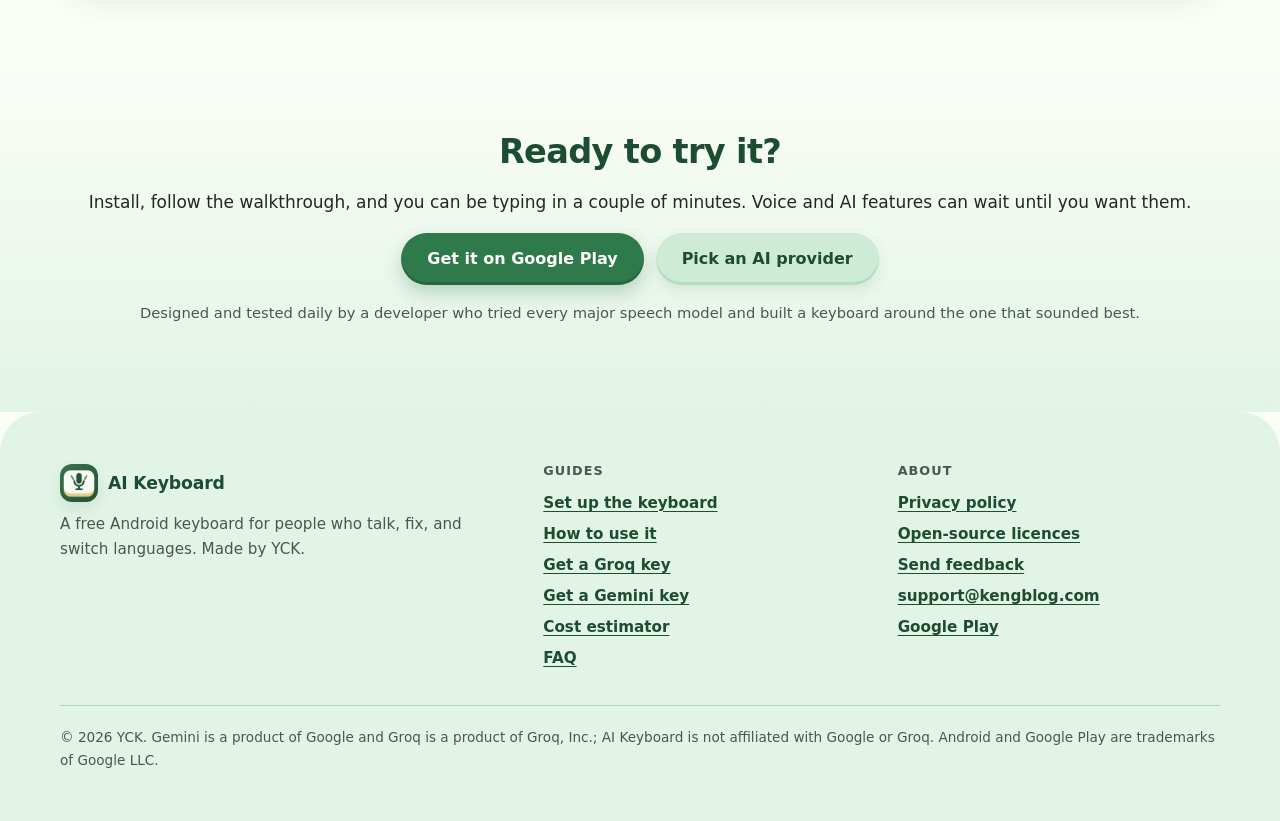
==== commit 218b9895: "Light cheerful redesign, modern desktop layout, Google Analytics, website privacy section" ====
--- a/index.html
+++ b/index.html
@@ -1,6 +1,17 @@
 <!doctype html>
 <html lang="en">
 <head>
+<!-- Google tag (gtag.js) -->
+<script async src="https://www.googletagmanager.com/gtag/js?id=G-QLFWNZWDSS"></script>
+<script>
+  window.dataLayer = window.dataLayer || [];
+  function gtag(){dataLayer.push(arguments);}
+  gtag('js', new Date());
+
+  gtag('config', 'G-QLFWNZWDSS', { content_group: 'ai-keyboard' });
+</script>
+<script defer src="https://yck2024.github.io/oai-html/assets/analytics.js"></script>
+<script>document.documentElement.classList.add('js');</script>
 <meta charset="utf-8">
 <meta name="viewport" content="width=device-width, initial-scale=1">
 <title>AI Keyboard: Voice & Rewrite — the free Android keyboard</title>
@@ -23,7 +34,7 @@
   <div class="container">
     <a class="brand" href="index.html"><img src="assets/img/icon-192.png" width="36" height="36" alt="">AI Keyboard</a>
     <nav class="site-nav" aria-label="Main">
-      <a href="index.html#features">Features</a> <a href="setup.html">Set up</a> <a href="usage.html">How to use</a> <a href="api-keys.html">AI providers</a> <a href="faq.html">FAQ</a> <a href="privacy.html">Privacy</a>
+      <a href="index.html#features">Features</a> <a href="setup.html">Set up</a> <a href="usage.html">How to use</a> <a href="api-keys.html">AI providers</a> <a href="faq.html">FAQ</a> <a href="privacy.html">Privacy</a> <a class="header-cta" href="https://play.google.com/store/apps/details?id=com.kengblog.aikeyboard">Get the app</a>
     </nav>
   </div>
 </header>
@@ -32,7 +43,7 @@
   <div class="container">
     <div class="hero-copy">
       <p class="eyebrow">Free Android keyboard</p>
-      <h1>Speak it. Fix it. <span>Switch languages in one tap.</span></h1>
+      <h1>Speak it. Fix it. <span>Switch languages <em>in one tap.</em></span></h1>
       <p class="lead">AI Keyboard puts a real writing pipeline above your keys: dictate, watch the text come back clean, rewrite a whole message with one hold, and type Japanese and Chinese right on your phone.</p>
       <div class="btn-row">
         <!-- Play link: package id confirmed from the app build (applicationId com.kengblog.aikeyboard); confirm the listing is public before launch. -->
@@ -41,24 +52,41 @@
       </div>
       <p class="note">The app is free. Bring your own Groq or Gemini key, or stay fully on your phone.</p>
     </div>
-    <div class="hero-phones" aria-hidden="false">
-      <figure class="phone"><div class="phone-frame"><img src="assets/img/screens/01-voice-home.webp" width="540" height="960" alt="AI Keyboard's voice home: a large microphone button above one full-width Keyboard button" loading="lazy" decoding="async"></div></figure>
-      <figure class="phone"><div class="phone-frame"><img src="assets/img/screens/03-dictation-result.webp" width="540" height="960" alt="A messy dictated sentence next to its cleaned-up Fix Grammar version, with Insert and Copy buttons above the keyboard" loading="lazy" decoding="async"></div></figure>
-    </div>
-  </div>
-</section>
-
-<section aria-labelledby="why">
+    <div class="hero-visual">
+      <div class="hero-phones">
+        <figure class="phone"><div class="phone-frame"><img src="assets/img/screens/01-voice-home.webp" width="540" height="960" alt="AI Keyboard's voice home: a large microphone button above one full-width Keyboard button" loading="lazy" decoding="async"></div></figure>
+        <figure class="phone"><div class="phone-frame"><img src="assets/img/screens/03-dictation-result.webp" width="540" height="960" alt="A messy dictated sentence next to its cleaned-up Fix Grammar version, with Insert and Copy buttons above the keyboard" loading="lazy" decoding="async"></div></figure>
+        <figure class="phone"><div class="phone-frame"><img src="assets/img/screens/07-writing-styles.webp" width="540" height="960" alt="Writing styles settings with Fix Grammar, Professional and Bullet Points toggles" loading="lazy" decoding="async"></div></figure>
+      </div>
+      <span class="float f1" aria-hidden="true"><svg viewBox="0 0 24 24" fill="none" stroke="currentColor" stroke-width="2" stroke-linecap="round" stroke-linejoin="round" aria-hidden="true"><path d="M5 12.5l4.5 4.5L19 7.5"/></svg> Fix Grammar</span>
+      <span class="float f2" aria-hidden="true"><svg viewBox="0 0 24 24" fill="none" stroke="currentColor" stroke-width="2" stroke-linecap="round" stroke-linejoin="round" aria-hidden="true"><circle cx="12" cy="12" r="9"/><path d="M3 12h18M12 3c3 3.2 3 14.8 0 18M12 3c-3 3.2-3 14.8 0 18"/></svg> Japanese to English</span>
+      <span class="float f3" aria-hidden="true"><svg viewBox="0 0 24 24" fill="none" stroke="currentColor" stroke-width="2" stroke-linecap="round" stroke-linejoin="round" aria-hidden="true"><rect x="9" y="3" width="6" height="11" rx="3"/><path d="M5 11a7 7 0 0 0 14 0M12 18v3"/></svg> Tap to speak</span>
+    </div>
+  </div>
+</section>
+
+<div class="proof" style="padding-top:20px">
+  <div class="container">
+    <ul aria-label="At a glance">
+      <li><svg viewBox="0 0 24 24" fill="none" stroke="currentColor" stroke-width="2" stroke-linecap="round" stroke-linejoin="round" aria-hidden="true"><rect x="4" y="9" width="16" height="11" rx="2.5"/><path d="M12 9v11M3.5 9h17M12 9c-2.5-4.5-6-3-4.5-1s4.5 1 4.5 1zm0 0c2.5-4.5 6-3 4.5-1s-4.5 1-4.5 1z"/></svg> Free app</li>
+      <li><svg viewBox="0 0 24 24" fill="none" stroke="currentColor" stroke-width="2" stroke-linecap="round" stroke-linejoin="round" aria-hidden="true"><circle cx="12" cy="8" r="4"/><path d="M4 21a8 8 0 0 1 16 0"/></svg> No account</li>
+      <li><svg viewBox="0 0 24 24" fill="none" stroke="currentColor" stroke-width="2" stroke-linecap="round" stroke-linejoin="round" aria-hidden="true"><circle cx="8" cy="15" r="4"/><path d="M11 12l9-9M16 7l3 3"/></svg> Your own key, or none</li>
+      <li><svg viewBox="0 0 24 24" fill="none" stroke="currentColor" stroke-width="2" stroke-linecap="round" stroke-linejoin="round" aria-hidden="true"><path d="M3 9a14 14 0 0 1 18 0M6 12.5a9.5 9.5 0 0 1 12 0M9 16a5 5 0 0 1 6 0"/><circle cx="12" cy="19" r="1"/></svg> Offline voice and typing</li>
+    </ul>
+  </div>
+</div>
+
+<section class="why" aria-labelledby="why">
   <div class="container">
     <div class="section-head">
       <h2 id="why">The keyboard for people who talk, fix, and switch languages</h2>
       <p>Everything runs from the keyboard itself, in any app. No copy-paste trips, no separate assistant to open.</p>
     </div>
     <div class="cards">
-      <div class="card"><div class="icon" aria-hidden="true">🎙</div><h3>Voice, your way</h3><p>Dictate with Groq Whisper, Gemini Live, the Android speech service, or fully offline with SenseVoice. A badge shows which model did the work.</p></div>
-      <div class="card"><div class="icon" aria-hidden="true">✍️</div><h3>Rewrite in one hold</h3><p>Hold a writing-style chip and the whole message is rewritten in place, after a preview, with a five-second Undo.</p></div>
-      <div class="card"><div class="icon" aria-hidden="true">🌐</div><h3>One tap, another language</h3><p>Dictate in Japanese, send in English. The Language Chip re-runs the same text in the language you pick.</p></div>
-      <div class="card"><div class="icon" aria-hidden="true">🔒</div><h3>Your key, your data</h3><p>There is no AI Keyboard server. Text and audio go straight from your phone to the provider you chose, or never leave it.</p></div>
+      <div class="card reveal"><div class="icon"><svg viewBox="0 0 24 24" fill="none" stroke="currentColor" stroke-width="2" stroke-linecap="round" stroke-linejoin="round" aria-hidden="true"><rect x="9" y="3" width="6" height="11" rx="3"/><path d="M5 11a7 7 0 0 0 14 0M12 18v3"/></svg></div><h3>Voice, your way</h3><p>Dictate with Groq Whisper, Gemini Live, the Android speech service, or fully offline with SenseVoice. A badge shows which model did the work.</p></div>
+      <div class="card reveal"><div class="icon"><svg viewBox="0 0 24 24" fill="none" stroke="currentColor" stroke-width="2" stroke-linecap="round" stroke-linejoin="round" aria-hidden="true"><path d="M4 20l4-1 11-11a2.1 2.1 0 0 0-3-3L5 16l-1 4z"/><path d="M14 7l3 3"/></svg></div><h3>Rewrite in one hold</h3><p>Hold a writing-style chip and the whole message is rewritten in place, after a preview, with a five-second Undo.</p></div>
+      <div class="card reveal"><div class="icon"><svg viewBox="0 0 24 24" fill="none" stroke="currentColor" stroke-width="2" stroke-linecap="round" stroke-linejoin="round" aria-hidden="true"><circle cx="12" cy="12" r="9"/><path d="M3 12h18M12 3c3 3.2 3 14.8 0 18M12 3c-3 3.2-3 14.8 0 18"/></svg></div><h3>One tap, another language</h3><p>Dictate in Japanese, send in English. The Language Chip re-runs the same text in the language you pick.</p></div>
+      <div class="card reveal"><div class="icon"><svg viewBox="0 0 24 24" fill="none" stroke="currentColor" stroke-width="2" stroke-linecap="round" stroke-linejoin="round" aria-hidden="true"><rect x="5" y="11" width="14" height="9" rx="3"/><path d="M8 11V8a4 4 0 0 1 8 0v3"/></svg></div><h3>Your key, your data</h3><p>There is no AI Keyboard server. Text and audio go straight from your phone to the provider you chose, or never leave it.</p></div>
     </div>
   </div>
 </section>
@@ -66,11 +94,13 @@
 <section id="features" class="tint" aria-labelledby="features-h">
   <div class="container">
     <div class="section-head">
+      <span class="kicker">New in 2.2</span>
       <h2 id="features-h">What's in version 2.2</h2>
       <p>A fresh green design, a keyboard that can start with your voice, and Japanese and Chinese typing that never leaves your phone.</p>
     </div>
 
-    <div class="feature">
+    <div class="features">
+    <div class="feature reveal">
       <div>
         <span class="tag">Voice home</span>
         <h3>Start with your voice, or with your keys</h3>
@@ -81,7 +111,7 @@
       <figure class="phone"><div class="phone-frame"><img src="assets/img/screens/01-voice-home.webp" width="540" height="960" alt="Voice home: a big microphone button and a full-width Keyboard button" loading="lazy" decoding="async"></div><figcaption>Voice home, opt-in</figcaption></figure>
     </div>
 
-    <div class="feature">
+    <div class="feature reveal">
       <div>
         <span class="tag">Dictation</span>
         <h3>Voice typing that hears whole sentences, even offline</h3>
@@ -92,7 +122,7 @@
       <figure class="phone"><div class="phone-frame"><img src="assets/img/screens/02-live-dictation.webp" width="540" height="960" alt="Offline SenseVoice listening panel showing live draft text and Stop + AI and Stop (no AI) buttons" loading="lazy" decoding="async"></div><figcaption>Live text while offline voice listens</figcaption></figure>
     </div>
 
-    <div class="feature">
+    <div class="feature reveal">
       <div>
         <span class="tag">Writing styles</span>
         <h3>Fix the whole message with one hold</h3>
@@ -103,7 +133,7 @@
       <figure class="phone"><div class="phone-frame"><img src="assets/img/screens/03-dictation-result.webp" width="540" height="960" alt="Dictated sentence with its Fix Grammar rewrite, the original struck through, and a model badge" loading="lazy" decoding="async"></div><figcaption>Messy speech in, clean text out</figcaption></figure>
     </div>
 
-    <div class="feature pair">
+    <div class="feature pair reveal">
       <div>
         <span class="tag">On-device typing</span>
         <h3>Type Japanese and Chinese on your phone</h3>
@@ -117,7 +147,7 @@
       </div>
     </div>
 
-    <div class="feature">
+    <div class="feature reveal">
       <div>
         <span class="tag">Language Chip</span>
         <h3>Answer in another language, from one tap</h3>
@@ -127,7 +157,7 @@
       <figure class="phone"><div class="phone-frame"><img src="assets/img/screens/06-typing-languages.webp" width="540" height="960" alt="Languages settings listing English, Japanese romaji, Traditional and Simplified Chinese pinyin as typing languages" loading="lazy" decoding="async"></div><figcaption>Choose the languages your keys type</figcaption></figure>
     </div>
 
-    <div class="feature">
+    <div class="feature reveal">
       <div>
         <span class="tag">Your styles</span>
         <h3>Your writing styles, in your order</h3>
@@ -137,7 +167,7 @@
       <figure class="phone"><div class="phone-frame"><img src="assets/img/screens/07-writing-styles.webp" width="540" height="960" alt="Writing styles settings with Fix Grammar, Professional and Bullet Points toggles and a drag handle on each" loading="lazy" decoding="async"></div><figcaption>Writing styles you can reorder</figcaption></figure>
     </div>
 
-    <div class="feature">
+    <div class="feature reveal">
       <div>
         <span class="tag">Setup</span>
         <h3>Set up in minutes, then practise</h3>
@@ -146,26 +176,51 @@
       </div>
       <figure class="phone"><div class="phone-frame"><img src="assets/img/screens/08-guided-setup.webp" width="540" height="960" alt="Keyboard walkthrough checklist: enable AI Keyboard, choose AI Keyboard, choose Voice home or Keyboard home" loading="lazy" decoding="async"></div><figcaption>Guided setup and practice box</figcaption></figure>
     </div>
-  </div>
-</section>
-
-<section aria-labelledby="typing-h">
+    </div>
+  </div>
+</section>
+
+<section class="showcase" aria-labelledby="show-h">
+  <div class="container head">
+    <div class="section-head">
+      <span class="kicker">Screenshots</span>
+      <h2 id="show-h">See it in action</h2>
+      <p>Real screens from the app, in the green Sprout design.</p>
+    </div>
+    <div class="arrows">
+      <button class="arrow" type="button" data-strip="prev" aria-label="Previous screenshots" data-analytics-label="showcase-prev"><svg viewBox="0 0 24 24" fill="none" stroke="currentColor" stroke-width="2" stroke-linecap="round" stroke-linejoin="round" aria-hidden="true"><path d="M15 5l-7 7 7 7"/></svg></button>
+      <button class="arrow" type="button" data-strip="next" aria-label="Next screenshots" data-analytics-label="showcase-next"><svg viewBox="0 0 24 24" fill="none" stroke="currentColor" stroke-width="2" stroke-linecap="round" stroke-linejoin="round" aria-hidden="true"><path d="M9 5l7 7-7 7"/></svg></button>
+    </div>
+  </div>
+  <div class="strip" id="strip" tabindex="0" role="region" aria-label="App screenshots, scrollable">
+    <figure class="phone"><div class="phone-frame"><img src="assets/img/screens/01-voice-home.webp" width="540" height="960" alt="Voice home with a large microphone button" loading="lazy" decoding="async"></div><figcaption>Speak first. Type when you want.</figcaption></figure>
+    <figure class="phone"><div class="phone-frame"><img src="assets/img/screens/02-live-dictation.webp" width="540" height="960" alt="Offline listening panel with live draft text" loading="lazy" decoding="async"></div><figcaption>Watch your words appear as you speak</figcaption></figure>
+    <figure class="phone"><div class="phone-frame"><img src="assets/img/screens/03-dictation-result.webp" width="540" height="960" alt="A dictated sentence and its cleaned-up rewrite" loading="lazy" decoding="async"></div><figcaption>Messy speech in. Clean text out.</figcaption></figure>
+    <figure class="phone"><div class="phone-frame"><img src="assets/img/screens/04-japanese-typing.webp" width="540" height="960" alt="Typing Japanese with candidates above the keys" loading="lazy" decoding="async"></div><figcaption>Type Japanese from romaji, on-device</figcaption></figure>
+    <figure class="phone"><div class="phone-frame"><img src="assets/img/screens/05-chinese-typing.webp" width="540" height="960" alt="Typing Chinese pinyin with candidates above the keys" loading="lazy" decoding="async"></div><figcaption>Chinese pinyin, Traditional or Simplified</figcaption></figure>
+    <figure class="phone"><div class="phone-frame"><img src="assets/img/screens/06-typing-languages.webp" width="540" height="960" alt="Languages settings listing typing languages" loading="lazy" decoding="async"></div><figcaption>Pick the languages your keys type</figcaption></figure>
+    <figure class="phone"><div class="phone-frame"><img src="assets/img/screens/07-writing-styles.webp" width="540" height="960" alt="Writing styles settings with drag handles" loading="lazy" decoding="async"></div><figcaption>Your writing styles, in your order</figcaption></figure>
+    <figure class="phone"><div class="phone-frame"><img src="assets/img/screens/08-guided-setup.webp" width="540" height="960" alt="Keyboard walkthrough checklist" loading="lazy" decoding="async"></div><figcaption>Set up in minutes, then practise typing</figcaption></figure>
+  </div>
+</section>
+
+<section aria-labelledby="typing-h" class="why">
   <div class="container">
     <div class="section-head">
       <h2 id="typing-h">Typing help that never touches the network</h2>
       <p>A suggestion strip offers words as you type, obvious typos fix themselves on space, and the next word is offered before you type it. One backspace undoes a fix and teaches the keyboard to leave that word alone. Words you teach it never leave your phone.</p>
     </div>
     <div class="cards">
-      <div class="card"><h3>Digits under your thumb</h3><p>Hold a top-row key for its digit, <code>q</code> for 1 through <code>p</code> for 0. No trip to the 123 page.</p></div>
-      <div class="card"><h3>A punctuation palette</h3><p>Hold <code>.</code> or <code>,</code> for sixteen marks. Slide to one and lift. Release without moving and you simply get the key you pressed.</p></div>
-      <div class="card"><h3>Backspace that hurries</h3><p>A held backspace starts on characters and switches to whole words after about a second. A tap always deletes exactly one.</p></div>
+      <div class="card reveal"><h3>Digits under your thumb</h3><p>Hold a top-row key for its digit, <code>q</code> for 1 through <code>p</code> for 0. No trip to the 123 page.</p></div>
+      <div class="card reveal"><h3>A punctuation palette</h3><p>Hold <code>.</code> or <code>,</code> for sixteen marks. Slide to one and lift. Release without moving and you simply get the key you pressed.</p></div>
+      <div class="card reveal"><h3>Backspace that hurries</h3><p>A held backspace starts on characters and switches to whole words after about a second. A tap always deletes exactly one.</p></div>
     </div>
   </div>
 </section>
 
 <section aria-labelledby="privacy-h" style="padding-top:0">
   <div class="container">
-    <div class="privacy-strip">
+    <div class="privacy-strip reveal">
       <div>
         <h2 id="privacy-h">Your key, your data</h2>
         <p>AI Keyboard has no server of its own, and the app is free. Cloud dictation and writing styles go directly from your phone to the provider you chose, using your own key. Offline SenseVoice, the on-device writing model, and Japanese and Chinese typing stay on your phone.</p>
@@ -225,5 +280,6 @@
     <p class="fine">&copy; 2026 YCK. Gemini is a product of Google and Groq is a product of Groq, Inc.; AI Keyboard is not affiliated with Google or Groq. Android and Google Play are trademarks of Google LLC.</p>
   </div>
 </footer>
+<script src="assets/js/site.js" defer></script>
 </body>
 </html>
--- a/assets/css/site.css
+++ b/assets/css/site.css
@@ -1,315 +1,340 @@
-/* AI Keyboard site — green "Sprout" design.
-   Palette comes from the app's ui/theme/Sprout.kt (light and dark schemes). */
+/* AI Keyboard site: light, friendly "Sprout" look.
+   Mint and leaf greens with a butter accent; the greens come from the app's Sprout.kt palette,
+   lifted to a light, cheerful surface. Light only, so contrast is the same for everyone. */
 
 :root {
-  --primary: #356849;
-  --on-primary: #ffffff;
-  --primary-container: #c5ecd0;
-  --on-primary-container: #123522;
-  --secondary-container: #d5e8d4;
-  --tertiary: #6f5f22;
-  --tertiary-container: #f5e7ad;
-  --on-tertiary-container: #342b08;
-  --bg: #f7faf2;
-  --on-bg: #192119;
-  --surface-variant: #e1e9dc;
-  --on-surface-variant: #414b40;
-  --outline: #717c6f;
-  --outline-variant: #c1cbbc;
+  --leaf: #2f7a4b;            /* primary: buttons, links (5.4:1 on white) */
+  --leaf-deep: #1d4d31;       /* headings, strong text */
+  --on-leaf: #ffffff;
+  --mint-50: #f1faf2;
+  --mint-100: #e2f4e6;
+  --mint-200: #cdebd6;
+  --mint-300: #a8d9b8;
+  --butter-100: #fff7d1;
+  --butter-200: #fbeba3;
+  --butter-300: #f5dc73;
+  --on-butter: #3d3205;
+  --bg: #fbfdf7;
   --card: #ffffff;
-  --hero-from: #2f6a46;
-  --hero-to: #1f4a31;
-  --hero-text: #f7faf2;
-  --hero-accent: #f5e7ad;
-  --error: #ba1a1a;
-  --error-container: #ffdad6;
-  --radius: 24px;
-  --radius-sm: 14px;
-  --shadow: 0 1px 2px rgba(25, 33, 25, 0.06), 0 6px 20px rgba(25, 33, 25, 0.06);
-  --maxw: 1080px;
+  --ink: #1b2b20;
+  --ink-soft: #46594c;        /* 7:1 on white */
+  --outline: #c7d9cb;
+  --error-bg: #ffe3df;
+  --radius: 28px;
+  --radius-sm: 16px;
+  --clay: 0 2px 0 rgba(255, 255, 255, 0.95) inset, 0 -3px 0 rgba(47, 122, 75, 0.07) inset, 0 12px 28px rgba(47, 122, 75, 0.13);
+  --clay-sm: 0 2px 0 rgba(255, 255, 255, 0.95) inset, 0 -2px 0 rgba(47, 122, 75, 0.07) inset, 0 6px 16px rgba(47, 122, 75, 0.12);
+  --maxw: 1160px;
   --prose: 720px;
-}
-
-@media (prefers-color-scheme: dark) {
-  :root {
-    --primary: #a3d4b1;
-    --on-primary: #09391f;
-    --primary-container: #244f35;
-    --on-primary-container: #c5ecd0;
-    --secondary-container: #3b4d3c;
-    --tertiary: #d8c986;
-    --tertiary-container: #544817;
-    --on-tertiary-container: #f5e7ad;
-    --bg: #111811;
-    --on-bg: #dfe7da;
-    --surface-variant: #3e493d;
-    --on-surface-variant: #c1cbbc;
-    --outline: #8b9787;
-    --outline-variant: #414d40;
-    --card: #182118;
-    --hero-from: #1d3d2a;
-    --hero-to: #101b14;
-    --error: #ffb4ab;
-    --error-container: #93000a;
-    --shadow: 0 1px 2px rgba(0, 0, 0, 0.4), 0 6px 20px rgba(0, 0, 0, 0.25);
-  }
+  --font: ui-rounded, "SF Pro Rounded", "Nunito", "Varela Round", system-ui, -apple-system, "Segoe UI", Roboto, "Noto Sans", "Noto Sans JP", "Noto Sans SC", "Helvetica Neue", Arial, sans-serif;
 }
 
 *, *::before, *::after { box-sizing: border-box; }
-
-html { scroll-behavior: smooth; -webkit-text-size-adjust: 100%; }
+html { scroll-behavior: smooth; -webkit-text-size-adjust: 100%; color-scheme: light; }
 
 body {
-  margin: 0;
-  background: var(--bg);
-  color: var(--on-bg);
-  font: 400 1.0625rem/1.65 system-ui, -apple-system, "Segoe UI", Roboto, "Noto Sans", "Noto Sans JP", "Noto Sans SC", "Helvetica Neue", Arial, sans-serif;
+  margin: 0; background: var(--bg); color: var(--ink);
+  font: 400 1.0625rem/1.65 var(--font);
+  overflow-x: hidden;
 }
 
 img { max-width: 100%; height: auto; display: block; }
-
-a { color: var(--primary); text-underline-offset: 3px; }
+a { color: var(--leaf); text-underline-offset: 3px; }
 a:hover { text-decoration-thickness: 2px; }
-
-:focus-visible { outline: 3px solid var(--tertiary); outline-offset: 3px; border-radius: 6px; }
-
-h1, h2, h3 { line-height: 1.2; letter-spacing: -0.015em; margin: 0 0 0.5em; }
-h1 { font-size: clamp(2rem, 5vw, 3.1rem); font-weight: 800; }
-h2 { font-size: clamp(1.5rem, 3.2vw, 2rem); font-weight: 750; }
-h3 { font-size: 1.2rem; font-weight: 700; }
+:focus-visible { outline: 3px solid #b88a00; outline-offset: 3px; border-radius: 8px; }
+
+h1, h2, h3 { line-height: 1.15; letter-spacing: -0.02em; margin: 0 0 0.5em; color: var(--leaf-deep); }
+h1 { font-size: clamp(2.1rem, 5vw, 3.2rem); font-weight: 800; }
+h2 { font-size: clamp(1.55rem, 3.2vw, 2.1rem); font-weight: 800; }
+h3 { font-size: 1.2rem; font-weight: 750; }
 p { margin: 0 0 1em; }
 ul, ol { margin: 0 0 1em; padding-left: 1.3em; }
 li { margin-bottom: 0.35em; }
-code, kbd { font: 0.92em ui-monospace, SFMono-Regular, Menlo, Consolas, monospace; background: var(--surface-variant); padding: 0.1em 0.4em; border-radius: 6px; }
-kbd { border: 1px solid var(--outline-variant); }
+code, kbd { font: 0.9em ui-monospace, SFMono-Regular, Menlo, Consolas, monospace; background: var(--mint-100); color: var(--leaf-deep); padding: 0.1em 0.45em; border-radius: 8px; }
 
 .container { width: min(100% - 32px, var(--maxw)); margin-inline: auto; }
-.prose { max-width: var(--prose); }
-
-.skip-link {
-  position: absolute; left: 12px; top: -60px; z-index: 100;
-  background: var(--primary); color: var(--on-primary); padding: 10px 16px; border-radius: 10px;
-}
+.skip-link { position: absolute; left: 12px; top: -60px; z-index: 100; background: var(--leaf); color: var(--on-leaf); padding: 10px 16px; border-radius: 12px; }
 .skip-link:focus { top: 12px; }
 
 /* ---------- header ---------- */
-.site-header {
-  position: sticky; top: 0; z-index: 50;
-  background: color-mix(in srgb, var(--bg) 88%, transparent);
-  backdrop-filter: saturate(1.4) blur(10px);
-  -webkit-backdrop-filter: saturate(1.4) blur(10px);
-  border-bottom: 1px solid var(--outline-variant);
-}
-.site-header .container { display: flex; align-items: center; gap: 16px; min-height: 64px; }
-.brand { display: inline-flex; align-items: center; gap: 10px; font-weight: 800; letter-spacing: -0.01em; color: var(--on-bg); text-decoration: none; white-space: nowrap; }
-.brand img { width: 36px; height: 36px; border-radius: 10px; }
-.site-nav { margin-left: auto; display: flex; gap: 2px; align-items: center; overflow-x: auto; scrollbar-width: none; }
-.site-nav::-webkit-scrollbar { display: none; }
-.site-nav a {
-  color: var(--on-surface-variant); text-decoration: none; font-weight: 600; font-size: 0.95rem;
-  padding: 8px 12px; border-radius: 999px; white-space: nowrap;
-}
-.site-nav a:hover { background: var(--surface-variant); }
-.site-nav a[aria-current="page"] { background: var(--primary-container); color: var(--on-primary-container); }
-
+.site-header { position: sticky; top: 0; z-index: 50; background: rgba(251, 253, 247, 0.86); backdrop-filter: saturate(1.5) blur(12px); -webkit-backdrop-filter: saturate(1.5) blur(12px); border-bottom: 1px solid rgba(47, 122, 75, 0.12); }
+.site-header .container { display: flex; align-items: center; gap: 16px; min-height: 68px; }
+.brand { display: inline-flex; align-items: center; gap: 10px; font-weight: 800; letter-spacing: -0.01em; color: var(--leaf-deep); text-decoration: none; white-space: nowrap; font-size: 1.08rem; }
+.brand img { width: 38px; height: 38px; border-radius: 12px; box-shadow: var(--clay-sm); }
+.site-nav { margin-left: auto; display: flex; gap: 2px; align-items: center; }
+.site-nav a { color: var(--ink-soft); text-decoration: none; font-weight: 700; font-size: 0.95rem; padding: 9px 14px; border-radius: 999px; white-space: nowrap; transition: background 0.15s, color 0.15s; }
+.site-nav a:hover { background: var(--mint-100); color: var(--leaf-deep); }
+.site-nav a[aria-current="page"] { background: var(--mint-200); color: var(--leaf-deep); }
+.site-nav a.header-cta { display: none; }
+@media (min-width: 861px) {
+  .site-nav a.header-cta { display: inline-flex; align-items: center; min-height: 42px; padding: 0 20px; margin-left: 8px; background: var(--leaf); color: var(--on-leaf); box-shadow: 0 -3px 0 rgba(0, 0, 0, 0.16) inset, 0 6px 14px rgba(47, 122, 75, 0.25); }
+  .site-nav a.header-cta:hover { background: var(--leaf); filter: brightness(1.06); color: var(--on-leaf); }
+}
 @media (max-width: 760px) {
   .site-header .container { flex-wrap: wrap; row-gap: 0; padding-block: 8px 4px; }
-  .site-nav { width: 100%; margin-left: 0; padding-bottom: 6px; flex-wrap: wrap; overflow-x: visible; }
+  .site-nav { width: 100%; margin-left: 0; padding-bottom: 6px; flex-wrap: wrap; }
   .site-header { position: static; }
 }
 
 /* ---------- buttons ---------- */
 .btn {
-  display: inline-flex; align-items: center; justify-content: center; gap: 8px;
-  min-height: 48px; padding: 0 22px; border-radius: 999px; border: 2px solid transparent;
-  font: 700 1rem/1 inherit; text-decoration: none; cursor: pointer;
-  background: var(--primary); color: var(--on-primary);
-}
-.btn:hover { filter: brightness(1.08); }
-.btn-soft { background: var(--primary-container); color: var(--on-primary-container); }
-.btn-ghost { background: transparent; color: inherit; border-color: currentColor; }
-.btn-butter { background: var(--hero-accent); color: #342b08; }
+  display: inline-flex; align-items: center; justify-content: center; gap: 8px; min-height: 52px; padding: 0 26px; border-radius: 999px;
+  border: 0; font: 800 1rem/1 var(--font); text-decoration: none; cursor: pointer;
+  background: var(--leaf); color: var(--on-leaf);
+  box-shadow: 0 -3px 0 rgba(0, 0, 0, 0.16) inset, 0 8px 18px rgba(47, 122, 75, 0.28);
+  transition: transform 0.15s ease, box-shadow 0.15s ease, filter 0.15s;
+}
+.btn:hover { transform: translateY(-2px); filter: brightness(1.05); }
+.btn:active { transform: translateY(1px); box-shadow: 0 -1px 0 rgba(0, 0, 0, 0.16) inset, 0 3px 8px rgba(47, 122, 75, 0.25); }
+.btn-soft { background: var(--mint-200); color: var(--leaf-deep); box-shadow: 0 -3px 0 rgba(47, 122, 75, 0.14) inset, 0 6px 14px rgba(47, 122, 75, 0.12); }
+.btn-ghost { background: #fff; color: var(--leaf-deep); box-shadow: 0 0 0 2px var(--mint-300) inset, 0 6px 14px rgba(47, 122, 75, 0.08); }
+.btn-butter { background: var(--butter-200); color: var(--on-butter); box-shadow: 0 -3px 0 rgba(120, 90, 0, 0.18) inset, 0 8px 18px rgba(184, 138, 0, 0.25); }
 .btn-row { display: flex; flex-wrap: wrap; gap: 12px; }
+.btn svg { width: 20px; height: 20px; flex: none; }
 
 /* ---------- hero ---------- */
-.hero {
-  background: radial-gradient(900px 420px at 85% 20%, rgba(245, 231, 173, 0.14), transparent 70%),
-              linear-gradient(160deg, var(--hero-from), var(--hero-to));
-  color: var(--hero-text);
-  overflow: hidden;
-}
-.hero .container { display: grid; grid-template-columns: 1.15fr 0.85fr; gap: 40px; align-items: center; padding-block: 64px 0; }
-.hero-copy { padding-bottom: 64px; }
-.hero .eyebrow { color: var(--hero-accent); font-weight: 700; letter-spacing: 0.08em; text-transform: uppercase; font-size: 0.82rem; margin-bottom: 14px; }
-.hero h1 { color: var(--hero-text); }
-.hero h1 span { color: var(--hero-accent); font-weight: 300; display: block; }
-.hero .lead { font-size: 1.2rem; max-width: 34ch; opacity: 0.95; }
-.hero .btn-ghost { color: var(--hero-text); }
-.hero .note { font-size: 0.9rem; opacity: 0.8; margin-top: 16px; }
-.hero-phones { display: flex; justify-content: center; align-items: flex-end; gap: 18px; align-self: end; }
+.hero { position: relative; overflow: hidden; background: linear-gradient(180deg, #def3e3 0%, #eefaef 55%, var(--bg) 100%); }
+.hero::before, .hero::after { content: ""; position: absolute; border-radius: 50%; pointer-events: none; }
+.hero::before { width: 560px; height: 560px; right: -140px; top: -180px; background: radial-gradient(circle, rgba(251, 235, 163, 0.85), rgba(251, 235, 163, 0) 68%); }
+.hero::after { width: 520px; height: 520px; left: -200px; bottom: -220px; background: radial-gradient(circle, rgba(168, 217, 184, 0.7), rgba(168, 217, 184, 0) 70%); }
+.hero .container { position: relative; z-index: 1; display: grid; grid-template-columns: 1.05fr 0.95fr; gap: 24px; align-items: center; padding-block: 72px 56px; }
+.hero .eyebrow { display: inline-flex; align-items: center; gap: 8px; background: #fff; color: var(--leaf-deep); font-weight: 800; font-size: 0.85rem; padding: 7px 16px 7px 12px; border-radius: 999px; box-shadow: var(--clay-sm); margin-bottom: 20px; }
+.hero .eyebrow::before { content: ""; width: 10px; height: 10px; border-radius: 50%; background: var(--leaf); box-shadow: 0 0 0 4px var(--mint-200); }
+.hero h1 { font-size: clamp(2.3rem, 5.2vw, 3.6rem); line-height: 1.06; letter-spacing: -0.03em; }
+.hero h1 span { display: block; color: var(--leaf); }
+.hero h1 span em { font-style: normal; background: linear-gradient(transparent 62%, var(--butter-300) 62%, var(--butter-300) 92%, transparent 92%); padding: 0 4px; margin: 0 -4px; }
+.hero .lead { font-size: 1.2rem; max-width: 36ch; color: var(--ink-soft); }
+.hero .note { font-size: 0.92rem; color: var(--ink-soft); margin-top: 16px; }
+.hero-copy { padding-bottom: 8px; }
+
+.hero-visual { position: relative; min-height: 520px; }
+.hero-phones { position: relative; display: flex; justify-content: center; align-items: flex-end; gap: 18px; height: 100%; }
 .hero-phones .phone { width: min(46%, 250px); }
 .hero-phones .phone:first-child { margin-bottom: 36px; }
+.hero-phones .phone:nth-child(3), .float { display: none; }
+
+/* shared phone frame */
+.phone { margin: 0; }
+.phone-frame { border-radius: 30px; padding: 7px; background: #fff; box-shadow: 0 0 0 2px var(--mint-200), 0 22px 44px rgba(29, 77, 49, 0.2); }
+.phone-frame img { border-radius: 24px; width: 100%; aspect-ratio: 9 / 16; object-fit: cover; background: #f7faf2; }
+.phone figcaption { margin-top: 12px; font-size: 0.92rem; color: var(--ink-soft); text-align: center; font-weight: 600; }
+.hero .phone-frame { border-bottom-left-radius: 0; border-bottom-right-radius: 0; padding-bottom: 0; }
+.hero .phone-frame img { border-bottom-left-radius: 0; border-bottom-right-radius: 0; aspect-ratio: 9 / 14; object-position: top; }
+
+/* proof strip */
+.proof { padding-block: 0 8px; margin-top: -8px; position: relative; z-index: 2; }
+.proof ul { list-style: none; display: flex; flex-wrap: wrap; justify-content: center; gap: 10px; margin: 0; padding: 0; }
+.proof li { margin: 0; display: inline-flex; align-items: center; gap: 8px; background: #fff; border-radius: 999px; padding: 8px 16px; font-weight: 700; font-size: 0.92rem; color: var(--leaf-deep); box-shadow: var(--clay-sm); }
+.proof svg { width: 18px; height: 18px; color: var(--leaf); flex: none; }
+
 @media (max-width: 860px) {
   .hero .container { grid-template-columns: 1fr; padding-block: 44px 0; gap: 8px; }
-  .hero-copy { padding-bottom: 28px; }
+  .hero-visual { min-height: 0; }
   .hero-phones { align-self: center; }
   .hero-phones .phone { width: min(42%, 190px); }
-}
-
-/* ---------- phone frame ---------- */
-.phone { margin: 0; }
-.phone-frame {
-  border-radius: 28px; padding: 6px; background: #1a211a;
-  box-shadow: 0 18px 40px rgba(0, 0, 0, 0.28);
-}
-.phone-frame img { border-radius: 22px; width: 100%; aspect-ratio: 9 / 16; object-fit: cover; background: #f7faf2; }
-.phone figcaption { margin-top: 10px; font-size: 0.9rem; color: var(--on-surface-variant); text-align: center; }
-.hero .phone-frame { border-bottom-left-radius: 0; border-bottom-right-radius: 0; padding-bottom: 0; }
-.hero .phone-frame img { border-bottom-left-radius: 0; border-bottom-right-radius: 0; aspect-ratio: 9 / 14; object-position: top; }
+  .hero-copy { padding-bottom: 28px; }
+  .proof { margin-top: 0; padding-block: 20px 0; }
+}
+
+/* desktop hero: three fanned phones with floating chips */
+@media (min-width: 861px) {
+  .hero-visual { min-height: 560px; }
+  .hero-phones { gap: 0; align-items: center; justify-content: center; }
+  .hero-phones .phone { position: absolute; width: 232px; }
+  .hero-phones .phone .phone-frame { border-radius: 34px; padding: 8px; }
+  .hero-phones .phone .phone-frame img { border-radius: 27px; aspect-ratio: 9 / 16; }
+  .hero .phone-frame { border-bottom-left-radius: 34px; border-bottom-right-radius: 34px; padding-bottom: 8px; }
+  .hero .phone-frame img { border-bottom-left-radius: 27px; border-bottom-right-radius: 27px; aspect-ratio: 9 / 16; object-position: center; }
+  .hero-phones .phone:nth-child(1) { left: 2%; top: 70px; margin: 0; transform: rotate(-7deg); z-index: 1; }
+  .hero-phones .phone:nth-child(2) { left: 50%; top: 10px; margin-left: -116px; z-index: 3; }
+  .hero-phones .phone:nth-child(3) { display: block; right: 2%; top: 70px; transform: rotate(7deg); z-index: 1; }
+  .hero-phones .phone:nth-child(2) .phone-frame { animation: bob 6s ease-in-out infinite; }
+  .float { display: inline-flex; align-items: center; gap: 8px; position: absolute; z-index: 4; background: #fff; color: var(--leaf-deep); font-weight: 800; font-size: 0.92rem; padding: 10px 16px; border-radius: 999px; box-shadow: var(--clay); animation: bob 5s ease-in-out infinite; }
+  .float svg { width: 18px; height: 18px; color: var(--leaf); }
+  .float.f1 { left: -2%; top: 40px; animation-delay: -1s; }
+  .float.f2 { right: -4%; top: 150px; background: var(--butter-200); color: var(--on-butter); animation-delay: -3s; }
+  .float.f2 svg { color: #8a6a00; }
+  .float.f3 { left: 6%; bottom: 40px; animation-delay: -2s; }
+  .hero .container { padding-block: 80px 72px; }
+}
+@keyframes bob { 0%, 100% { translate: 0 0; } 50% { translate: 0 -9px; } }
 
 /* ---------- sections ---------- */
-section { padding-block: 64px; }
-.section-head { max-width: var(--prose); margin-bottom: 32px; }
-.section-head p { color: var(--on-surface-variant); font-size: 1.1rem; }
-.tint { background: var(--surface-variant); background: color-mix(in srgb, var(--primary-container) 38%, var(--bg)); }
-
-.feature { display: grid; grid-template-columns: 1fr 260px; gap: 48px; align-items: center; padding-block: 40px; }
+section { padding-block: 72px; }
+.section-head { max-width: var(--prose); margin-bottom: 36px; }
+.section-head.center { text-align: center; margin-inline: auto; }
+.section-head p { color: var(--ink-soft); font-size: 1.12rem; }
+.kicker { display: inline-block; background: var(--butter-200); color: var(--on-butter); font-weight: 800; font-size: 0.78rem; letter-spacing: 0.06em; text-transform: uppercase; padding: 5px 14px; border-radius: 999px; margin-bottom: 14px; }
+.tint { background: var(--mint-50); }
+
+.cards { display: grid; grid-template-columns: repeat(auto-fit, minmax(250px, 1fr)); gap: 20px; }
+.card { background: var(--card); border: 0; border-radius: var(--radius); padding: 26px; box-shadow: var(--clay); min-width: 0; }
+.card h3 { margin-bottom: 0.4em; }
+.card p:last-child, .card ul:last-child { margin-bottom: 0; }
+.card .icon { width: 52px; height: 52px; border-radius: 18px; background: var(--mint-200); color: var(--leaf-deep); display: grid; place-items: center; margin-bottom: 16px; box-shadow: var(--clay-sm); }
+.card .icon svg { width: 26px; height: 26px; }
+.cards .card:nth-child(even) .icon { background: var(--butter-200); color: var(--on-butter); }
+.why .card { transition: transform 0.2s ease; }
+.why .card:hover { transform: translateY(-4px) rotate(-0.4deg); }
+a.card { display: block; color: inherit; text-decoration: none; transition: transform 0.15s; }
+a.card:hover { transform: translateY(-3px); }
+
+/* feature rows */
+.feature { display: grid; grid-template-columns: 1fr 260px; gap: 48px; align-items: center; padding-block: 36px; }
 .feature:nth-child(even) { grid-template-columns: 260px 1fr; }
 .feature:nth-child(even) .phone { order: -1; }
-.feature .tag { display: inline-block; background: var(--tertiary-container); color: var(--on-tertiary-container); font-weight: 700; font-size: 0.8rem; letter-spacing: 0.04em; text-transform: uppercase; padding: 4px 12px; border-radius: 999px; margin-bottom: 12px; }
+.feature .tag { display: inline-block; background: var(--butter-200); color: var(--on-butter); font-weight: 800; font-size: 0.78rem; letter-spacing: 0.06em; text-transform: uppercase; padding: 5px 14px; border-radius: 999px; margin-bottom: 12px; }
 .feature .phone { justify-self: center; width: 100%; max-width: 260px; }
-.feature .phone-frame { box-shadow: var(--shadow); }
-@media (max-width: 760px) {
-  .feature, .feature:nth-child(even) { grid-template-columns: 1fr; gap: 20px; padding-block: 28px; }
-  .feature .phone, .feature:nth-child(even) .phone { order: 2; max-width: 240px; }
-}
-
-.cards { display: grid; grid-template-columns: repeat(auto-fit, minmax(250px, 1fr)); gap: 18px; }
-.card {
-  background: var(--card); border: 1px solid var(--outline-variant); border-radius: var(--radius);
-  padding: 24px; box-shadow: var(--shadow);
-}
-.card h3 { margin-bottom: 0.4em; }
-.card p:last-child, .card ul:last-child { margin-bottom: 0; }
-.card .icon { width: 44px; height: 44px; border-radius: 14px; background: var(--primary-container); color: var(--on-primary-container); display: grid; place-items: center; margin-bottom: 14px; font-size: 1.3rem; }
-a.card { display: block; color: inherit; text-decoration: none; }
-a.card:hover { border-color: var(--primary); transform: translateY(-2px); }
-a.card { transition: transform 0.15s, border-color 0.15s; }
-@media (prefers-reduced-motion: reduce) { a.card { transition: none; } a.card:hover { transform: none; } html { scroll-behavior: auto; } }
-
-.chips { display: flex; flex-wrap: wrap; gap: 8px; margin: 0 0 1em; padding: 0; list-style: none; }
-.chips li { margin: 0; background: var(--secondary-container); color: var(--on-primary-container); padding: 6px 14px; border-radius: 999px; font-weight: 600; font-size: 0.92rem; }
-
-.privacy-strip { background: var(--primary); color: var(--on-primary); border-radius: var(--radius); padding: 32px; display: grid; grid-template-columns: 1.2fr 1fr; gap: 28px; align-items: center; }
-.privacy-strip h2 { color: inherit; }
-.privacy-strip a { color: inherit; }
-.privacy-strip ul { margin: 0; }
-@media (max-width: 760px) { .privacy-strip { grid-template-columns: 1fr; padding: 24px; } }
-
-.cta { text-align: center; }
-.cta .btn-row { justify-content: center; }
-
-/* ---------- inner pages ---------- */
-.page-head { background: linear-gradient(160deg, var(--hero-from), var(--hero-to)); color: var(--hero-text); padding-block: 48px 40px; }
-.page-head h1 { color: var(--hero-text); font-size: clamp(1.8rem, 4.2vw, 2.6rem); margin-bottom: 0.3em; }
-.page-head p { max-width: 60ch; margin: 0; opacity: 0.94; font-size: 1.1rem; }
-.page-head .crumbs { font-size: 0.9rem; margin-bottom: 12px; opacity: 0.85; }
-.page-head .crumbs a { color: var(--hero-accent); }
-
-.page { padding-block: 40px 72px; }
-.page .layout { display: grid; grid-template-columns: 220px minmax(0, 1fr); gap: 48px; }
-.toc { position: sticky; top: 84px; align-self: start; font-size: 0.95rem; }
-.toc strong { display: block; margin-bottom: 8px; color: var(--on-surface-variant); text-transform: uppercase; letter-spacing: 0.06em; font-size: 0.78rem; }
-.toc ol, .toc ul { list-style: none; padding: 0; margin: 0; }
-.toc li { margin: 0; }
-.toc a { display: block; padding: 6px 12px; border-left: 3px solid var(--outline-variant); color: var(--on-surface-variant); text-decoration: none; }
-.toc a:hover { color: var(--primary); border-left-color: var(--primary); }
-@media (max-width: 860px) {
-  .page .layout { grid-template-columns: 1fr; gap: 20px; }
-  .toc { position: static; background: var(--card); border: 1px solid var(--outline-variant); border-radius: var(--radius-sm); padding: 14px 16px; }
-  .toc ol, .toc ul { display: flex; flex-wrap: wrap; gap: 4px 10px; }
-  .toc a { border-left: 0; padding: 4px 10px; background: var(--surface-variant); border-radius: 999px; }
-}
-.page article { max-width: 800px; min-width: 0; }
-.page article h2 { margin-top: 1.8em; padding-top: 0.2em; scroll-margin-top: 90px; }
-.page article h2:first-child { margin-top: 0; }
-.page article h3 { margin-top: 1.4em; scroll-margin-top: 90px; }
-
-.callout { background: var(--tertiary-container); color: var(--on-tertiary-container); border-radius: var(--radius-sm); padding: 14px 18px; margin: 0 0 1.2em; }
-.callout.good { background: var(--primary-container); color: var(--on-primary-container); }
-.callout.warn { background: var(--error-container); color: var(--on-bg); }
-.callout p:last-child { margin-bottom: 0; }
-
-.steps { counter-reset: step; list-style: none; padding: 0; margin: 0 0 1.4em; }
-.steps > li { counter-increment: step; position: relative; padding: 4px 0 4px 54px; margin-bottom: 18px; min-height: 40px; }
-.steps > li::before {
-  content: counter(step); position: absolute; left: 0; top: 2px; width: 38px; height: 38px; border-radius: 50%;
-  background: var(--primary); color: var(--on-primary); font-weight: 800; display: grid; place-items: center;
-}
-.steps > li > strong:first-child { display: block; font-size: 1.08rem; }
-
-table { width: 100%; border-collapse: collapse; margin: 0 0 1.4em; font-size: 0.97rem; }
-th, td { text-align: left; padding: 10px 12px; border-bottom: 1px solid var(--outline-variant); vertical-align: top; }
-th { background: var(--surface-variant); color: var(--on-surface-variant); font-weight: 700; }
-.table-wrap { overflow-x: auto; margin-bottom: 1.2em; border: 1px solid var(--outline-variant); border-radius: var(--radius-sm); background: var(--card); }
-.table-wrap table { margin: 0; min-width: 540px; }
-.table-wrap tr:last-child td { border-bottom: 0; }
-
-details { background: var(--card); border: 1px solid var(--outline-variant); border-radius: var(--radius-sm); margin-bottom: 10px; }
-details summary { cursor: pointer; padding: 16px 20px; font-weight: 700; list-style: none; display: flex; justify-content: space-between; gap: 12px; align-items: center; }
-details summary::-webkit-details-marker { display: none; }
-details summary::after { content: "+"; font-size: 1.4rem; line-height: 1; color: var(--primary); flex: none; }
-details[open] summary::after { content: "–"; }
-details > :not(summary) { padding-inline: 20px; }
-details > :last-child { padding-bottom: 6px; }
-details[open] summary { padding-bottom: 8px; }
-
-/* ---------- estimator ---------- */
-.estimator { display: grid; gap: 18px; }
-.field { display: grid; gap: 6px; }
-.field label, .field legend { font-weight: 700; }
-.field .hint { color: var(--on-surface-variant); font-size: 0.9rem; }
-.field input[type="number"], .field select {
-  min-height: 46px; border-radius: 12px; border: 1.5px solid var(--outline); background: var(--card); color: var(--on-bg);
-  padding: 0 12px; font: inherit; width: 100%; max-width: 280px;
-}
-.field input[type="range"] { width: 100%; max-width: 420px; accent-color: var(--primary); min-height: 36px; }
-fieldset.field { border: 0; padding: 0; margin: 0; }
-.seg { display: flex; flex-wrap: wrap; gap: 8px; }
-.seg label { font-weight: 600; display: inline-flex; align-items: center; gap: 8px; border: 1.5px solid var(--outline); border-radius: 999px; padding: 10px 16px; cursor: pointer; min-height: 44px; }
-.seg input { accent-color: var(--primary); }
-.seg label:has(input:checked) { background: var(--primary-container); border-color: var(--primary); color: var(--on-primary-container); }
-.result { background: var(--primary); color: var(--on-primary); border-radius: var(--radius); padding: 24px; }
-.result .big { font-size: clamp(2rem, 6vw, 2.8rem); font-weight: 800; letter-spacing: -0.02em; line-height: 1.1; }
-.result .sub { opacity: 0.9; font-size: 0.95rem; }
-.result dl { display: grid; grid-template-columns: 1fr auto; gap: 6px 16px; margin: 18px 0 0; }
-.result dt { opacity: 0.9; }
-.result dd { margin: 0; font-weight: 700; text-align: right; }
-
-/* ---------- footer ---------- */
-.site-footer { background: #0f1a13; color: #cfdcd0; padding-block: 44px 36px; font-size: 0.95rem; }
-.site-footer a { color: #e6efe2; }
-.site-footer .cols { display: grid; grid-template-columns: 1.4fr 1fr 1fr; gap: 32px; }
-.site-footer h2 { font-size: 0.8rem; text-transform: uppercase; letter-spacing: 0.08em; color: #9fb4a2; margin-bottom: 12px; }
-.site-footer ul { list-style: none; padding: 0; margin: 0; }
-.site-footer li { margin-bottom: 6px; }
-.site-footer .fine { margin-top: 28px; padding-top: 20px; border-top: 1px solid rgba(255, 255, 255, 0.12); font-size: 0.85rem; color: #9fb4a2; }
-.site-footer .brand { color: #f7faf2; margin-bottom: 10px; }
-@media (max-width: 760px) { .site-footer .cols { grid-template-columns: 1fr; gap: 22px; } }
-
-/* paired phones inside a feature */
 .phones { display: grid; grid-template-columns: 1fr 1fr; gap: 16px; justify-self: center; width: 100%; max-width: 440px; }
 .feature.pair { grid-template-columns: 1fr 440px; }
 .feature.pair:nth-child(even) { grid-template-columns: 440px 1fr; }
 .feature.pair:nth-child(even) .phones { order: -1; }
 .feature.pair .phones .phone { max-width: none; }
 @media (max-width: 860px) {
-  .feature.pair, .feature.pair:nth-child(even) { grid-template-columns: 1fr; }
+  .feature, .feature:nth-child(even), .feature.pair, .feature.pair:nth-child(even) { grid-template-columns: 1fr; gap: 20px; padding-block: 28px; }
+  .feature .phone, .feature:nth-child(even) .phone { order: 2; max-width: 240px; }
   .feature.pair .phones, .feature.pair:nth-child(even) .phones { order: 2; max-width: 400px; }
 }
 
-.badge-list { display: flex; flex-wrap: wrap; gap: 8px 16px; padding: 0; list-style: none; margin: 0 0 1em; color: var(--on-surface-variant); font-size: 0.95rem; }
-.badge-list li { margin: 0; }
-.meta { color: var(--on-surface-variant); font-size: 0.92rem; }
-.placeholder-note { font-size: 0.85rem; }
+/* desktop: each feature becomes a soft panel the phone pops out of */
+@media (min-width: 861px) {
+  .features { display: grid; gap: 28px; }
+  .features .feature { padding: 44px 56px; border-radius: 40px; background: #fff; box-shadow: var(--clay); position: relative; overflow: hidden; gap: 56px; }
+  .features .feature::before { content: ""; position: absolute; width: 340px; height: 340px; border-radius: 50%; right: -90px; top: -110px; background: radial-gradient(circle, var(--mint-200), rgba(205, 235, 214, 0) 70%); pointer-events: none; }
+  .features .feature:nth-child(even)::before { right: auto; left: -90px; background: radial-gradient(circle, var(--butter-200), rgba(251, 235, 163, 0) 70%); }
+  .features .feature:nth-child(even) { background: #fffdf2; }
+  .features .feature > * { position: relative; }
+  .features .feature h3 { font-size: 1.75rem; }
+  .features .feature .phone-frame { box-shadow: 0 0 0 2px var(--mint-200), 0 26px 50px rgba(29, 77, 49, 0.22); transition: transform 0.35s ease; }
+  .features .feature:hover .phone-frame { transform: translateY(-6px) rotate(-1deg); }
+  .features .feature .phones .phone:nth-child(2) { margin-top: 28px; }
+}
+
+/* screenshot showcase (desktop only) */
+.showcase { display: none; }
+@media (min-width: 861px) {
+  .showcase { display: block; background: linear-gradient(180deg, var(--bg), var(--mint-100) 40%, var(--mint-100) 70%, var(--bg)); padding-block: 88px; overflow: hidden; }
+  .showcase .head { display: flex; align-items: end; justify-content: space-between; gap: 24px; margin-bottom: 20px; }
+  .showcase .head .section-head { margin-bottom: 0; }
+  .arrows { display: flex; gap: 10px; }
+  .arrow { width: 52px; height: 52px; border-radius: 50%; border: 0; background: #fff; color: var(--leaf-deep); cursor: pointer; display: grid; place-items: center; box-shadow: var(--clay-sm); transition: transform 0.15s; }
+  .arrow:hover { transform: scale(1.08); }
+  .arrow svg { width: 22px; height: 22px; }
+  .strip { display: flex; gap: 28px; overflow-x: auto; scroll-snap-type: x mandatory; padding: 56px max(16px, calc((100vw - var(--maxw)) / 2)) 40px; scrollbar-width: none; }
+  .strip::-webkit-scrollbar { display: none; }
+  .strip .phone { flex: none; width: 236px; scroll-snap-align: center; transition: transform 0.3s ease; }
+  .strip .phone:nth-child(even) { margin-top: 36px; }
+  .strip .phone:hover { transform: translateY(-8px) rotate(-1.5deg); }
+}
+
+.chips { display: flex; flex-wrap: wrap; gap: 8px; margin: 0 0 1em; padding: 0; list-style: none; }
+.chips li { margin: 0; background: var(--mint-100); color: var(--leaf-deep); padding: 7px 15px; border-radius: 999px; font-weight: 700; font-size: 0.92rem; box-shadow: var(--clay-sm); }
+.chips li:nth-child(3n) { background: var(--butter-100); color: var(--on-butter); }
+
+.privacy-strip { background: linear-gradient(135deg, var(--mint-200), var(--mint-100)); color: var(--leaf-deep); border-radius: 40px; padding: 44px; display: grid; grid-template-columns: 1.2fr 1fr; gap: 36px; align-items: center; box-shadow: var(--clay); }
+.privacy-strip ul { margin: 0; list-style: none; padding: 0; display: grid; gap: 10px; }
+.privacy-strip li { margin: 0; background: #fff; border-radius: 18px; padding: 12px 18px 12px 48px; position: relative; font-weight: 600; box-shadow: var(--clay-sm); }
+.privacy-strip li::before { content: ""; position: absolute; left: 16px; top: 50%; width: 20px; height: 20px; margin-top: -10px; border-radius: 50%; background: var(--leaf) url("data:image/svg+xml,%3Csvg xmlns='http://www.w3.org/2000/svg' viewBox='0 0 20 20'%3E%3Cpath d='M5.5 10.5l3 3 6-6.5' fill='none' stroke='white' stroke-width='2.2' stroke-linecap='round' stroke-linejoin='round'/%3E%3C/svg%3E") center / 20px no-repeat; }
+@media (max-width: 760px) { .privacy-strip { grid-template-columns: 1fr; padding: 26px; border-radius: 28px; } }
+
+.cta { text-align: center; position: relative; overflow: hidden; background: linear-gradient(180deg, var(--bg), var(--mint-100)); }
+.cta .btn-row { justify-content: center; }
+.cta .container { position: relative; }
+
+/* ---------- inner pages ---------- */
+.page-head { position: relative; overflow: hidden; background: linear-gradient(180deg, #def3e3, #eefaef); padding-block: 52px 44px; }
+.page-head::after { content: ""; position: absolute; width: 420px; height: 420px; right: -120px; top: -200px; border-radius: 50%; background: radial-gradient(circle, rgba(251, 235, 163, 0.85), rgba(251, 235, 163, 0) 70%); pointer-events: none; }
+.page-head .container { position: relative; z-index: 1; }
+.page-head h1 { font-size: clamp(1.9rem, 4.4vw, 2.8rem); margin-bottom: 0.3em; }
+.page-head p { max-width: 60ch; margin: 0; color: var(--ink-soft); font-size: 1.12rem; }
+.page-head .crumbs { font-size: 0.92rem; margin-bottom: 12px; color: var(--ink-soft); }
+.page-head .crumbs a { color: var(--leaf); font-weight: 700; }
+
+.page { padding-block: 44px 80px; }
+.page .layout { display: grid; grid-template-columns: 230px minmax(0, 1fr); gap: 52px; }
+.toc { position: sticky; top: 88px; align-self: start; font-size: 0.95rem; background: #fff; border-radius: 22px; padding: 18px 14px 14px; box-shadow: var(--clay-sm); }
+.toc strong { display: block; margin: 0 0 8px 10px; color: var(--ink-soft); text-transform: uppercase; letter-spacing: 0.06em; font-size: 0.75rem; }
+.toc ol, .toc ul { list-style: none; padding: 0; margin: 0; }
+.toc li { margin: 0; }
+.toc a { display: block; padding: 7px 12px; border-radius: 12px; color: var(--ink-soft); text-decoration: none; font-weight: 600; transition: background 0.15s; }
+.toc a:hover { background: var(--mint-100); color: var(--leaf-deep); }
+@media (max-width: 860px) {
+  .page .layout { grid-template-columns: 1fr; gap: 20px; }
+  .toc { position: static; border-radius: var(--radius-sm); padding: 14px 16px; }
+  .toc ol, .toc ul { display: flex; flex-wrap: wrap; gap: 4px 10px; }
+  .toc a { padding: 4px 10px; background: var(--mint-100); border-radius: 999px; }
+}
 .layout-single { display: block; }
+.page article { max-width: 800px; min-width: 0; }
+.page article h2 { margin-top: 1.9em; padding-top: 0.2em; scroll-margin-top: 90px; }
+.page article h2:first-child { margin-top: 0; }
+.page article h3 { margin-top: 1.4em; scroll-margin-top: 90px; }
+
+.callout { background: var(--butter-100); color: var(--on-butter); border-radius: var(--radius-sm); padding: 16px 20px; margin: 0 0 1.2em; box-shadow: var(--clay-sm); }
+.callout.good { background: var(--mint-100); color: var(--leaf-deep); }
+.callout.warn { background: var(--error-bg); color: var(--ink); }
+.callout p:last-child { margin-bottom: 0; }
+
+.steps { counter-reset: step; list-style: none; padding: 0; margin: 0 0 1.4em; }
+.steps > li { counter-increment: step; position: relative; padding: 4px 0 4px 56px; margin-bottom: 18px; min-height: 40px; }
+.steps > li::before { content: counter(step); position: absolute; left: 0; top: 2px; width: 40px; height: 40px; border-radius: 50%; background: var(--leaf); color: var(--on-leaf); font-weight: 800; display: grid; place-items: center; box-shadow: 0 -3px 0 rgba(0, 0, 0, 0.16) inset, 0 6px 12px rgba(47, 122, 75, 0.25); }
+.steps > li > strong:first-child { display: block; font-size: 1.08rem; color: var(--leaf-deep); }
+
+table { width: 100%; border-collapse: collapse; margin: 0 0 1.4em; font-size: 0.97rem; }
+th, td { text-align: left; padding: 11px 14px; border-bottom: 1px solid var(--mint-200); vertical-align: top; }
+th { background: var(--mint-100); color: var(--leaf-deep); font-weight: 800; }
+.table-wrap { overflow-x: auto; margin-bottom: 1.2em; border-radius: var(--radius-sm); background: #fff; box-shadow: var(--clay-sm); }
+.table-wrap table { margin: 0; min-width: 540px; }
+.table-wrap tr:last-child td { border-bottom: 0; }
+
+details { background: #fff; border-radius: var(--radius-sm); margin-bottom: 10px; box-shadow: var(--clay-sm); }
+details summary { cursor: pointer; padding: 17px 22px; font-weight: 750; list-style: none; display: flex; justify-content: space-between; gap: 12px; align-items: center; color: var(--leaf-deep); }
+details summary::-webkit-details-marker { display: none; }
+details summary::after { content: "+"; flex: none; width: 30px; height: 30px; border-radius: 50%; background: var(--mint-200); color: var(--leaf-deep); display: grid; place-items: center; font-size: 1.2rem; line-height: 1; }
+details[open] summary::after { content: "–"; background: var(--butter-200); color: var(--on-butter); }
+details > :not(summary) { padding-inline: 22px; }
+details > :last-child { padding-bottom: 6px; }
+details[open] summary { padding-bottom: 8px; }
+
+/* ---------- estimator ---------- */
+.estimator { display: grid; gap: 18px; }
+.field { display: grid; gap: 6px; }
+.field label, .field legend { font-weight: 750; color: var(--leaf-deep); }
+.field .hint { color: var(--ink-soft); font-size: 0.9rem; }
+.field input[type="number"], .field select { min-height: 46px; border-radius: 14px; border: 2px solid var(--mint-300); background: #fff; color: var(--ink); padding: 0 14px; font: inherit; width: 100%; max-width: 280px; }
+.field input[type="range"] { width: 100%; max-width: 420px; accent-color: var(--leaf); min-height: 36px; }
+fieldset.field { border: 0; padding: 0; margin: 0; }
+.seg { display: flex; flex-wrap: wrap; gap: 8px; }
+.seg label { font-weight: 700; display: inline-flex; align-items: center; gap: 8px; border: 2px solid var(--mint-300); border-radius: 999px; padding: 10px 16px; cursor: pointer; min-height: 44px; background: #fff; color: var(--ink); }
+.seg input { accent-color: var(--leaf); }
+.seg label:has(input:checked) { background: var(--mint-200); border-color: var(--leaf); color: var(--leaf-deep); }
+.result { background: linear-gradient(135deg, var(--mint-200), var(--butter-100)); color: var(--leaf-deep); border-radius: var(--radius); padding: 26px; box-shadow: var(--clay); }
+.result .big { font-size: clamp(2.1rem, 6vw, 3rem); font-weight: 800; letter-spacing: -0.02em; line-height: 1.1; }
+.result .sub { color: var(--ink-soft); font-size: 0.95rem; }
+.result dl { display: grid; grid-template-columns: 1fr auto; gap: 8px 16px; margin: 18px 0 0; }
+.result dt { color: var(--ink-soft); }
+.result dd { margin: 0; font-weight: 800; text-align: right; }
+
+/* ---------- footer ---------- */
+.site-footer { background: var(--mint-100); color: var(--ink-soft); padding-block: 52px 36px; font-size: 0.95rem; border-top-left-radius: 40px; border-top-right-radius: 40px; }
+.site-footer a { color: var(--leaf-deep); font-weight: 600; }
+.site-footer .cols { display: grid; grid-template-columns: 1.4fr 1fr 1fr; gap: 32px; }
+.site-footer h2 { font-size: 0.8rem; text-transform: uppercase; letter-spacing: 0.08em; color: var(--ink-soft); margin-bottom: 12px; }
+.site-footer ul { list-style: none; padding: 0; margin: 0; }
+.site-footer li { margin-bottom: 6px; }
+.site-footer .fine { margin-top: 28px; padding-top: 20px; border-top: 1px solid var(--mint-300); font-size: 0.85rem; }
+.site-footer .brand { margin-bottom: 10px; }
+@media (max-width: 760px) { .site-footer .cols { grid-template-columns: 1fr; gap: 22px; } }
+
+.meta { color: var(--ink-soft); font-size: 0.92rem; }
+
+/* ---------- motion ---------- */
+.js .reveal { opacity: 0; transform: translateY(22px); transition: opacity 0.6s ease, transform 0.6s cubic-bezier(0.2, 0.7, 0.2, 1); transition-delay: var(--d, 0s); }
+.js .reveal.in { opacity: 1; transform: none; }
+@media (prefers-reduced-motion: reduce) {
+  html { scroll-behavior: auto; }
+  .js .reveal { opacity: 1; transform: none; transition: none; }
+  .float, .hero-phones .phone:nth-child(2) .phone-frame { animation: none; }
+  .btn, .why .card, a.card, .strip .phone, .features .feature .phone-frame, .arrow { transition: none; }
+  .btn:hover, .why .card:hover, a.card:hover, .strip .phone:hover, .features .feature:hover .phone-frame, .arrow:hover { transform: none; }
+}
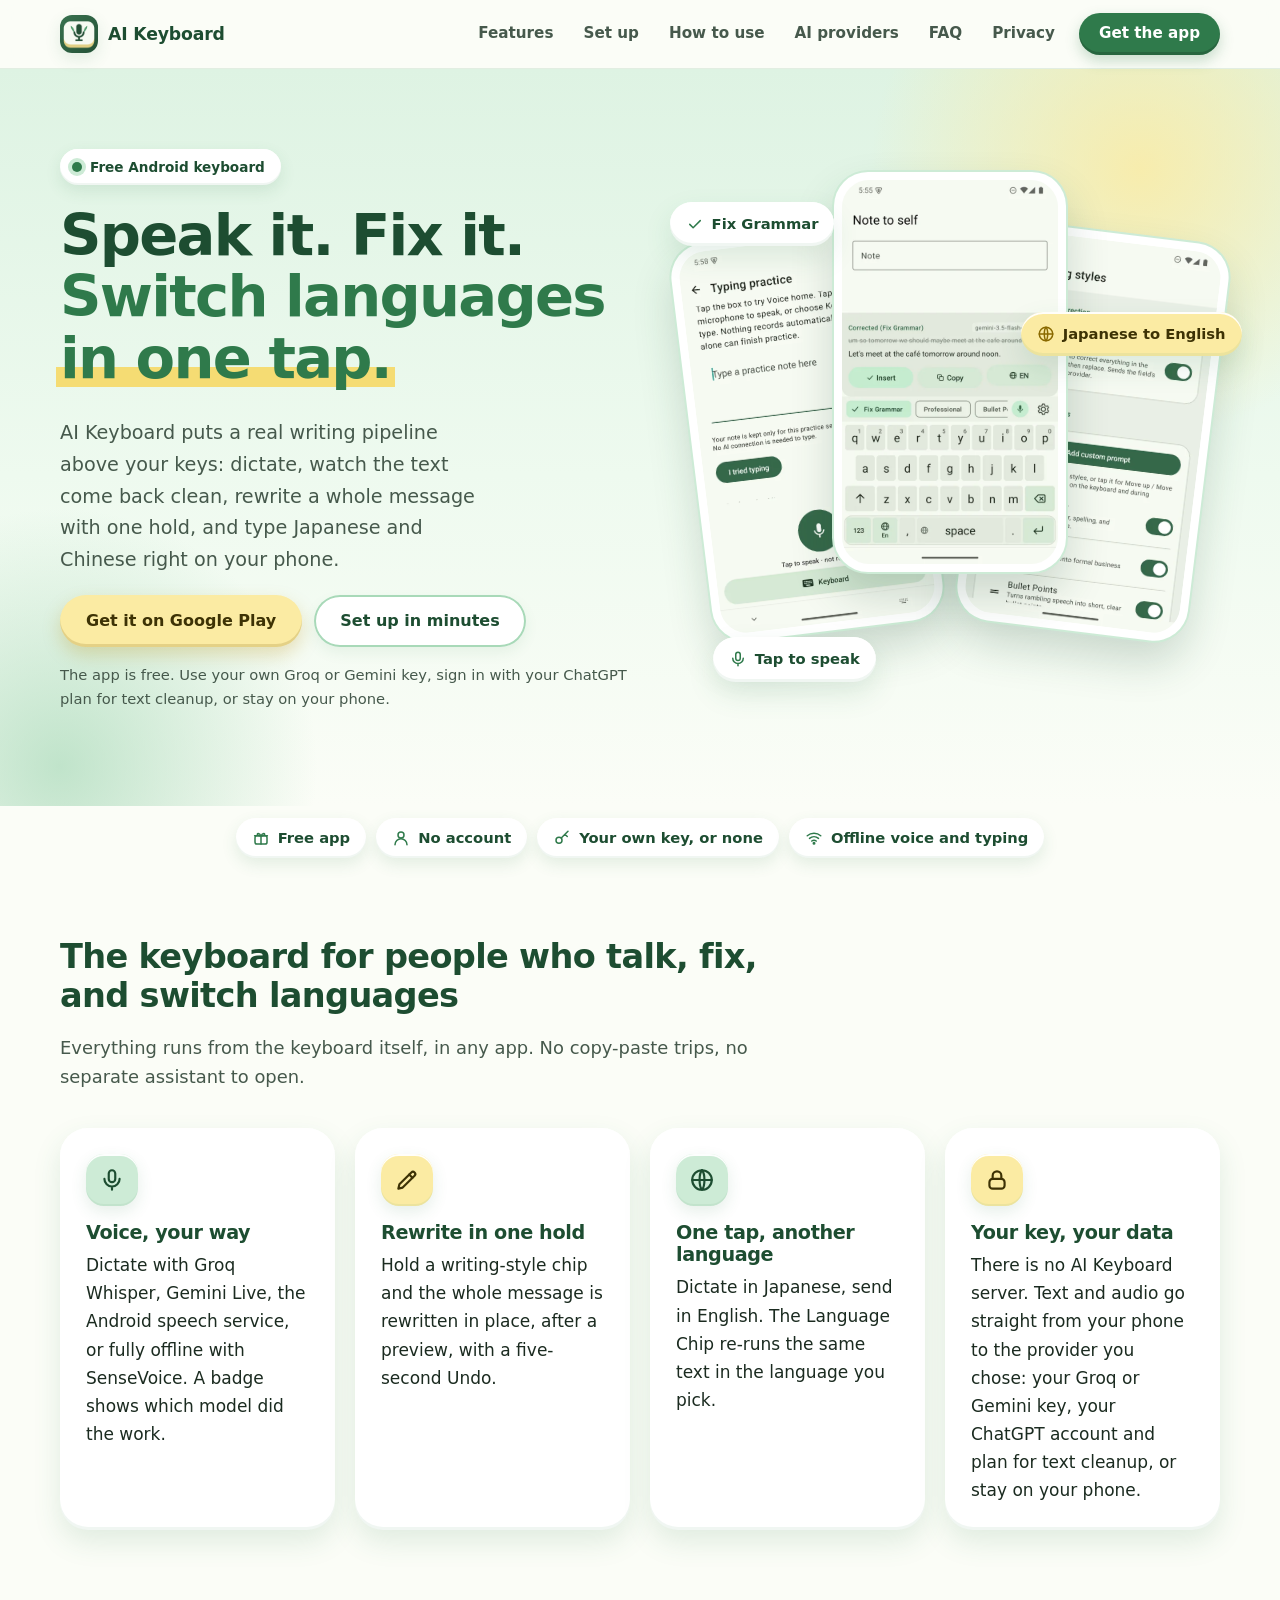
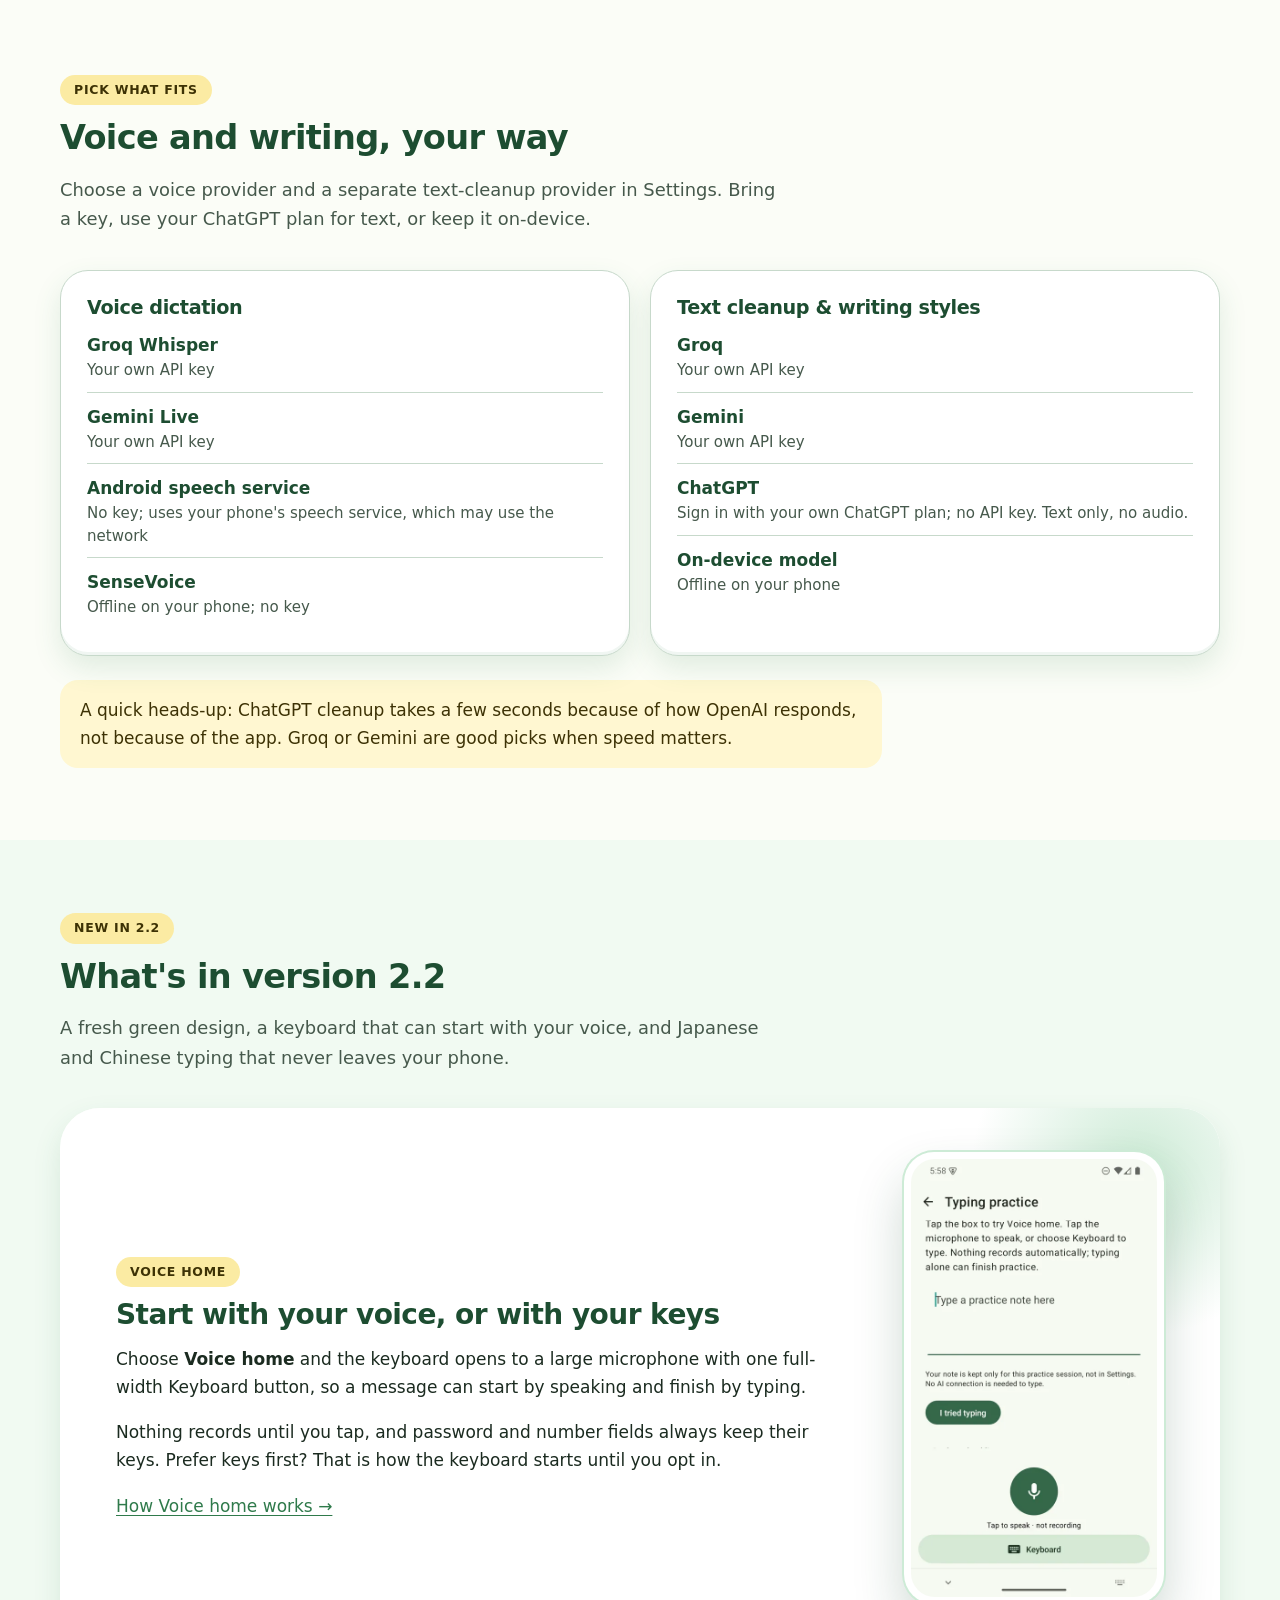
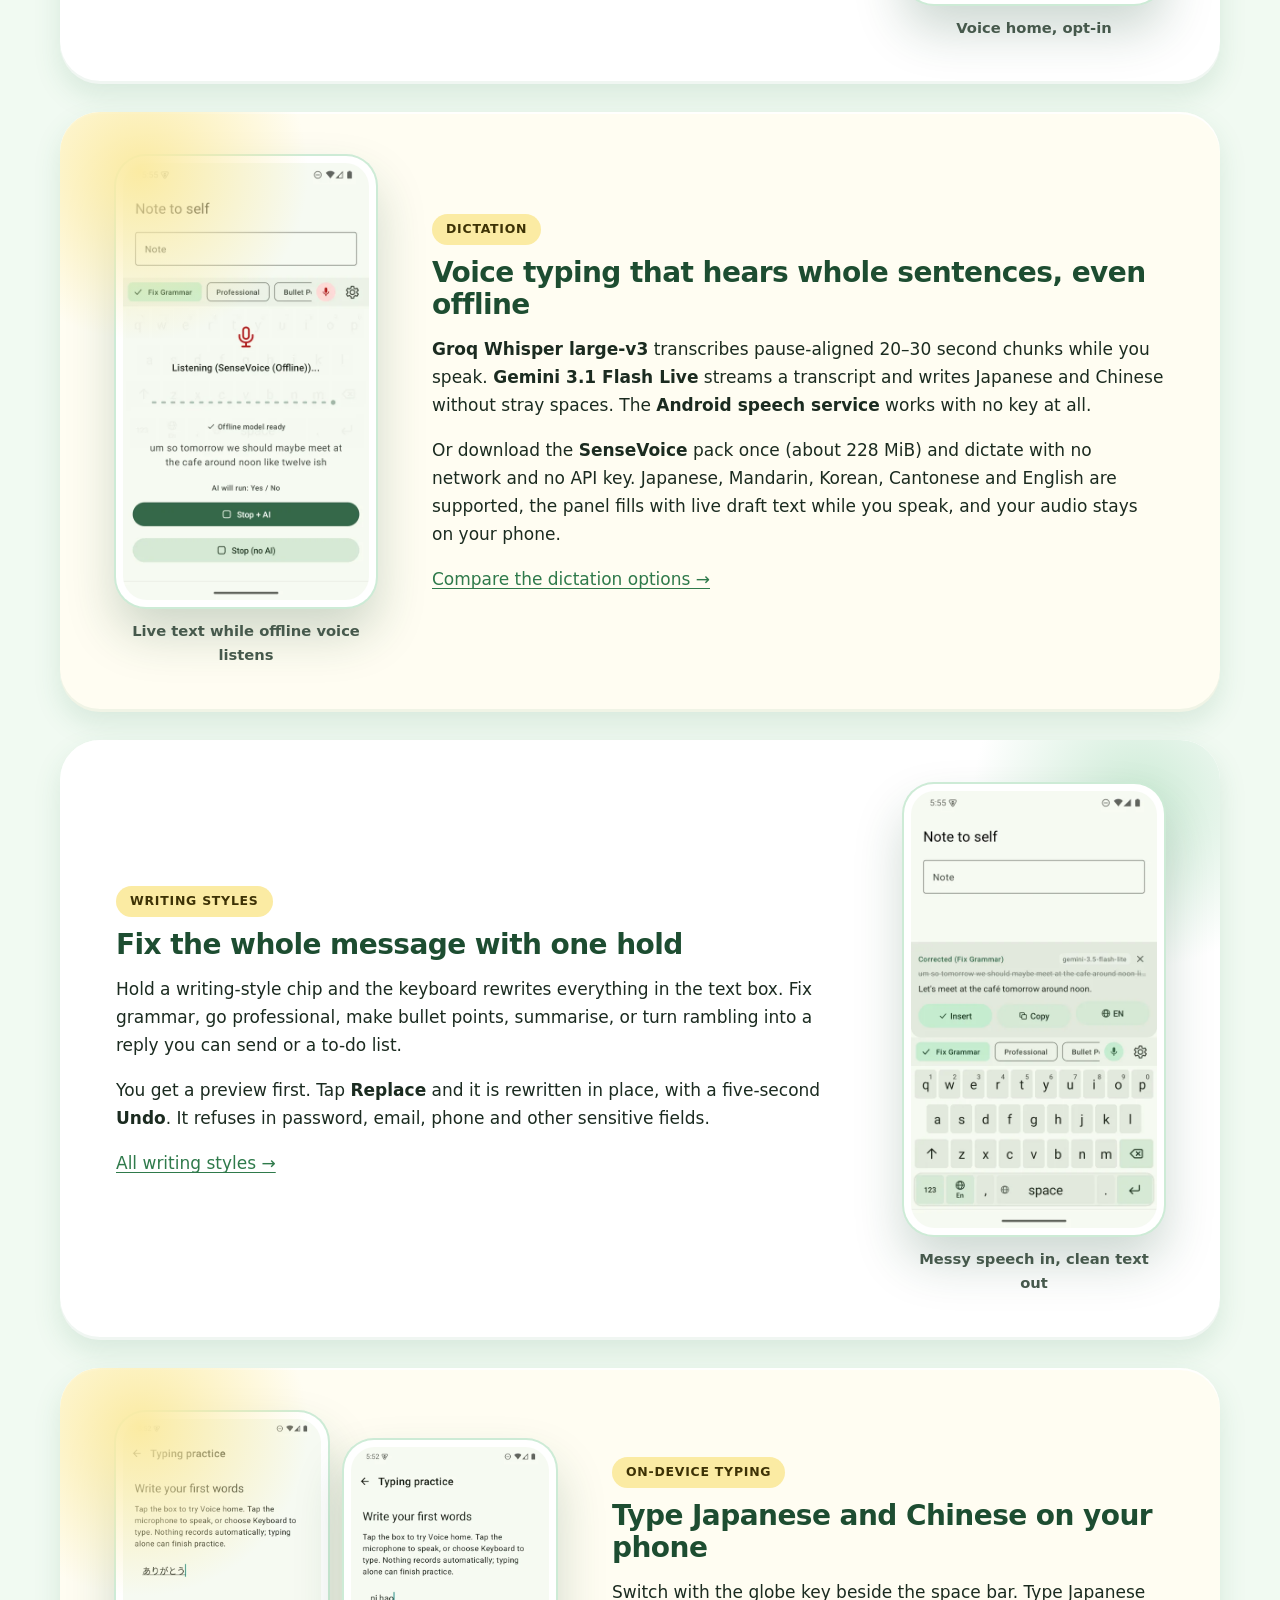
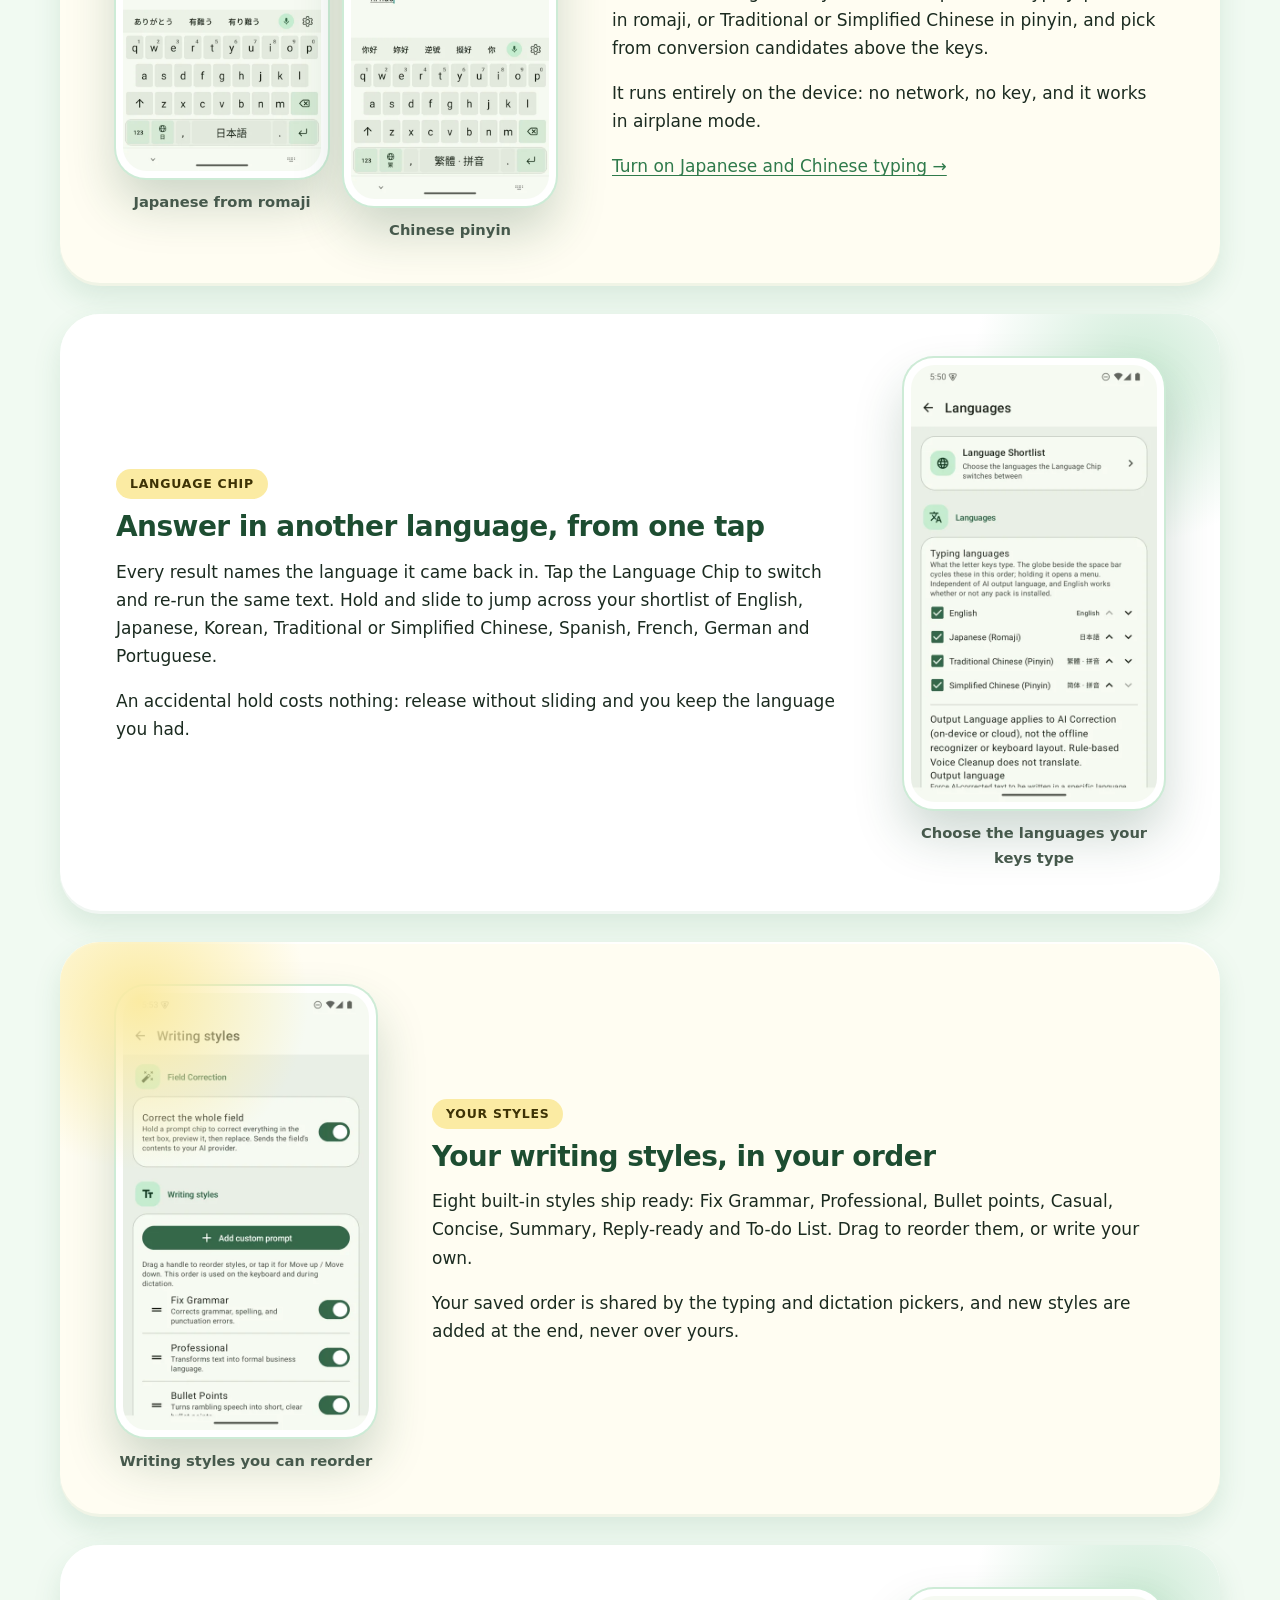
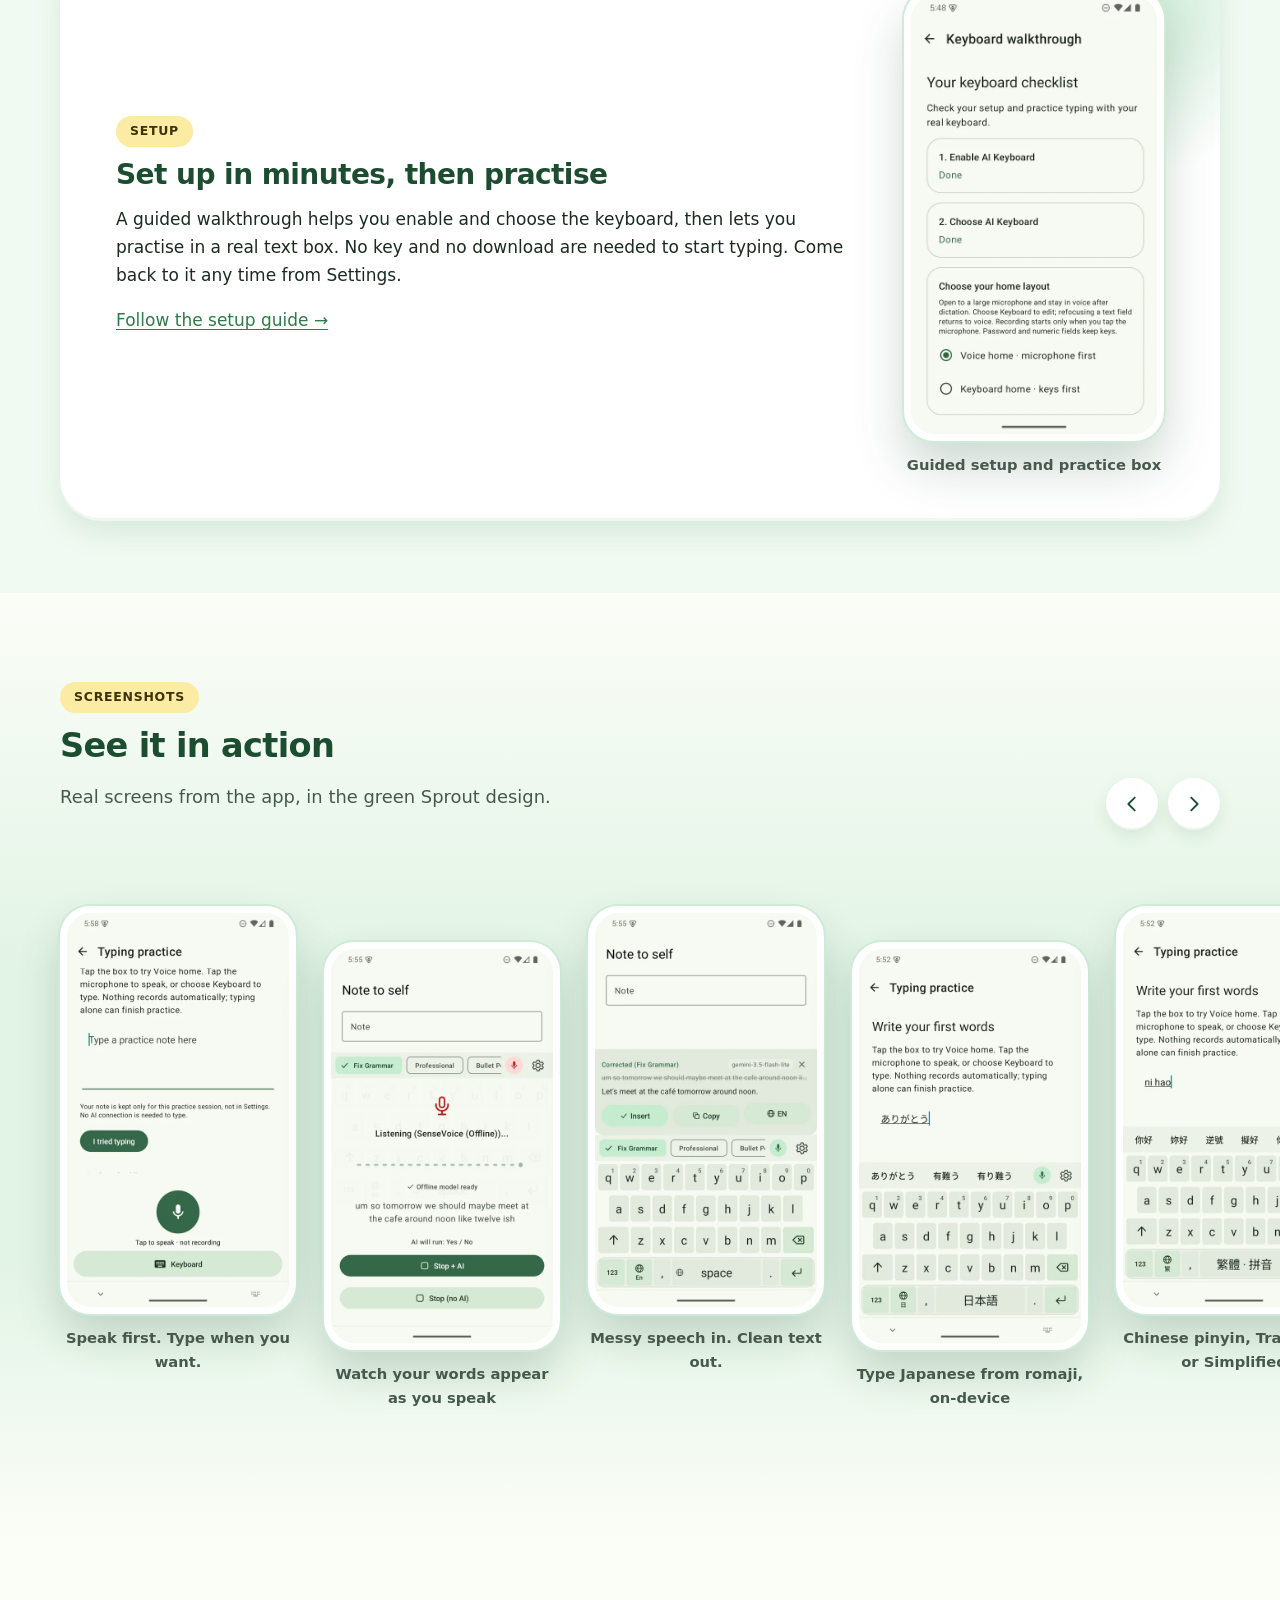
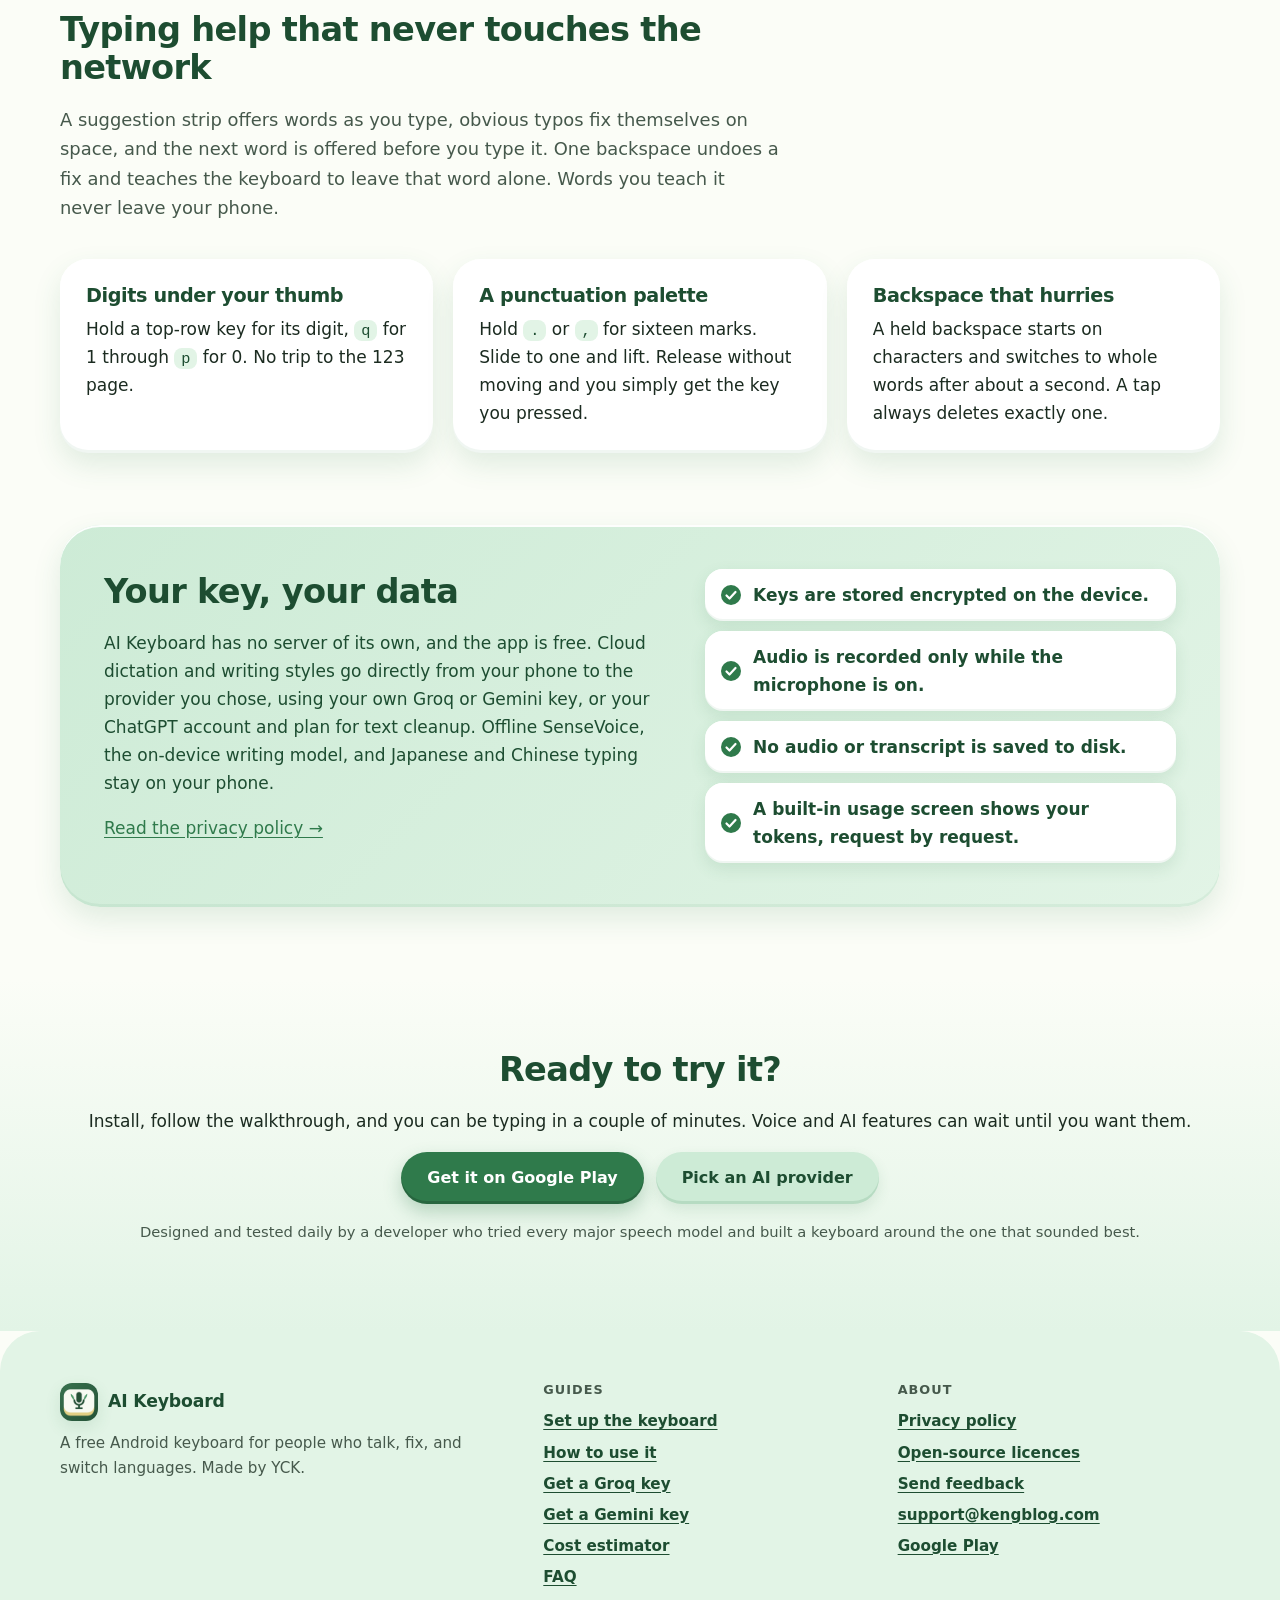
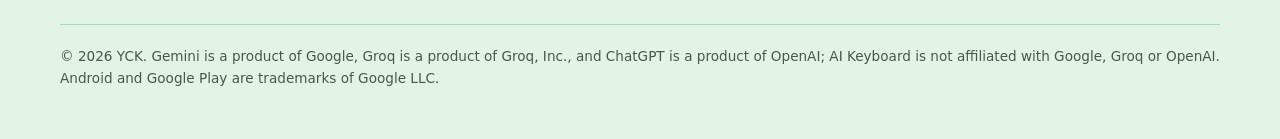
==== commit 49bdc997: "Add ChatGPT provider details to landing page" ====
--- a/index.html
+++ b/index.html
@@ -15,14 +15,14 @@
 <meta charset="utf-8">
 <meta name="viewport" content="width=device-width, initial-scale=1">
 <title>AI Keyboard: Voice & Rewrite — the free Android keyboard</title>
-<meta name="description" content="Voice-first AI keyboard for Android: dictate, rewrite in one hold, and type Japanese and Chinese on-device. Free, with your own Groq or Gemini key.">
+<meta name="description" content="Voice-first AI keyboard for Android: dictate, rewrite in one hold, and type Japanese and Chinese on-device. Free, with Groq, Gemini, ChatGPT-plan, and offline options.">
 <meta name="color-scheme" content="light dark">
 <meta name="theme-color" content="#356849">
 <link rel="icon" type="image/png" sizes="32x32" href="assets/img/favicon-32.png">
 <link rel="apple-touch-icon" href="assets/img/apple-touch-icon.png">
 <meta property="og:type" content="website">
 <meta property="og:title" content="AI Keyboard: Voice & Rewrite — the free Android keyboard">
-<meta property="og:description" content="Voice-first AI keyboard for Android: dictate, rewrite in one hold, and type Japanese and Chinese on-device. Free, with your own Groq or Gemini key.">
+<meta property="og:description" content="Voice-first AI keyboard for Android: dictate, rewrite in one hold, and type Japanese and Chinese on-device. Free, with Groq, Gemini, ChatGPT-plan, and offline options.">
 <meta property="og:image" content="https://yck2024.github.io/ai-keyboard/assets/img/feature-graphic.png">
 <meta property="og:url" content="https://yck2024.github.io/ai-keyboard/">
 <meta name="twitter:card" content="summary_large_image">
@@ -50,7 +50,7 @@
         <a class="btn btn-butter" href="https://play.google.com/store/apps/details?id=com.kengblog.aikeyboard">Get it on Google Play</a>
         <a class="btn btn-ghost" href="setup.html">Set up in minutes</a>
       </div>
-      <p class="note">The app is free. Bring your own Groq or Gemini key, or stay fully on your phone.</p>
+      <p class="note">The app is free. Use your own Groq or Gemini key, sign in with your ChatGPT plan for text cleanup, or stay on your phone.</p>
     </div>
     <div class="hero-visual">
       <div class="hero-phones">
@@ -86,8 +86,59 @@
       <div class="card reveal"><div class="icon"><svg viewBox="0 0 24 24" fill="none" stroke="currentColor" stroke-width="2" stroke-linecap="round" stroke-linejoin="round" aria-hidden="true"><rect x="9" y="3" width="6" height="11" rx="3"/><path d="M5 11a7 7 0 0 0 14 0M12 18v3"/></svg></div><h3>Voice, your way</h3><p>Dictate with Groq Whisper, Gemini Live, the Android speech service, or fully offline with SenseVoice. A badge shows which model did the work.</p></div>
       <div class="card reveal"><div class="icon"><svg viewBox="0 0 24 24" fill="none" stroke="currentColor" stroke-width="2" stroke-linecap="round" stroke-linejoin="round" aria-hidden="true"><path d="M4 20l4-1 11-11a2.1 2.1 0 0 0-3-3L5 16l-1 4z"/><path d="M14 7l3 3"/></svg></div><h3>Rewrite in one hold</h3><p>Hold a writing-style chip and the whole message is rewritten in place, after a preview, with a five-second Undo.</p></div>
       <div class="card reveal"><div class="icon"><svg viewBox="0 0 24 24" fill="none" stroke="currentColor" stroke-width="2" stroke-linecap="round" stroke-linejoin="round" aria-hidden="true"><circle cx="12" cy="12" r="9"/><path d="M3 12h18M12 3c3 3.2 3 14.8 0 18M12 3c-3 3.2-3 14.8 0 18"/></svg></div><h3>One tap, another language</h3><p>Dictate in Japanese, send in English. The Language Chip re-runs the same text in the language you pick.</p></div>
-      <div class="card reveal"><div class="icon"><svg viewBox="0 0 24 24" fill="none" stroke="currentColor" stroke-width="2" stroke-linecap="round" stroke-linejoin="round" aria-hidden="true"><rect x="5" y="11" width="14" height="9" rx="3"/><path d="M8 11V8a4 4 0 0 1 8 0v3"/></svg></div><h3>Your key, your data</h3><p>There is no AI Keyboard server. Text and audio go straight from your phone to the provider you chose, or never leave it.</p></div>
-    </div>
+      <div class="card reveal"><div class="icon"><svg viewBox="0 0 24 24" fill="none" stroke="currentColor" stroke-width="2" stroke-linecap="round" stroke-linejoin="round" aria-hidden="true"><rect x="5" y="11" width="14" height="9" rx="3"/><path d="M8 11V8a4 4 0 0 1 8 0v3"/></svg></div><h3>Your key, your data</h3><p>There is no AI Keyboard server. Text and audio go straight from your phone to the provider you chose: your Groq or Gemini key, your ChatGPT account and plan for text cleanup, or stay on your phone.</p></div>
+    </div>
+  </div>
+</section>
+
+<style>
+  .provider-choice { --provider-bg: #f1faf2; --provider-card: #fff; --provider-ink: #1b2b20; --provider-muted: #46594c; --provider-border: #c7d9cb; }
+  .provider-choice .provider-grid { display: grid; grid-template-columns: repeat(auto-fit, minmax(min(100%, 340px), 1fr)); gap: 20px; }
+  .provider-choice .provider-card { background: var(--provider-card); color: var(--provider-ink); border: 1px solid var(--provider-border); border-radius: 28px; padding: 26px; box-shadow: var(--clay); min-width: 0; }
+  @media (max-width: 760px) { .provider-choice .provider-grid { grid-template-columns: minmax(0, 1fr); } }
+  .provider-choice .provider-card h3 { margin-bottom: 12px; }
+  .provider-choice .provider-card ul { list-style: none; padding: 0; margin: 0; }
+  .provider-choice .provider-card li { margin: 0; padding: 10px 0; border-top: 1px solid var(--provider-border); }
+  .provider-choice .provider-card li:first-child { border-top: 0; padding-top: 0; }
+  .provider-choice .provider-card strong { color: var(--leaf-deep); }
+  .provider-choice .provider-card span { display: block; color: var(--provider-muted); font-size: .94rem; line-height: 1.5; }
+  .provider-choice .provider-note { max-width: 76ch; margin: 24px 0 0; padding: 16px 20px; border-radius: 18px; background: var(--butter-100); color: var(--on-butter); }
+  @media (prefers-color-scheme: dark) {
+    .provider-choice { --provider-bg: #14251a; --provider-card: #1e3325; --provider-ink: #f0f7f0; --provider-muted: #d1e2d4; --provider-border: #52715a; background: var(--provider-bg); }
+    .provider-choice h2, .provider-choice h3, .provider-choice .provider-card strong { color: #c9edcf; }
+    .provider-choice .section-head p { color: #d1e2d4; }
+    .provider-choice .provider-note { background: #463d1e; color: #fff1b8; }
+  }
+  @media (prefers-reduced-motion: reduce) { .provider-choice .reveal { transition: none; } }
+</style>
+<section id="providers" class="provider-choice" aria-labelledby="providers-h">
+  <div class="container">
+    <div class="section-head">
+      <span class="kicker">Pick what fits</span>
+      <h2 id="providers-h">Voice and writing, your way</h2>
+      <p>Choose a voice provider and a separate text-cleanup provider in Settings. Bring a key, use your ChatGPT plan for text, or keep it on-device.</p>
+    </div>
+    <div class="provider-grid">
+      <article class="provider-card reveal">
+        <h3>Voice dictation</h3>
+        <ul>
+          <li><strong>Groq Whisper</strong><span>Your own API key</span></li>
+          <li><strong>Gemini Live</strong><span>Your own API key</span></li>
+          <li><strong>Android speech service</strong><span>No key; uses your phone's speech service, which may use the network</span></li>
+          <li><strong>SenseVoice</strong><span>Offline on your phone; no key</span></li>
+        </ul>
+      </article>
+      <article class="provider-card reveal">
+        <h3>Text cleanup &amp; writing styles</h3>
+        <ul>
+          <li><strong>Groq</strong><span>Your own API key</span></li>
+          <li><strong>Gemini</strong><span>Your own API key</span></li>
+          <li><strong>ChatGPT</strong><span>Sign in with your own ChatGPT plan; no API key. Text only, no audio.</span></li>
+          <li><strong>On-device model</strong><span>Offline on your phone</span></li>
+        </ul>
+      </article>
+    </div>
+    <p class="provider-note reveal">A quick heads-up: ChatGPT cleanup takes a few seconds because of how OpenAI responds, not because of the app. Groq or Gemini are good picks when speed matters.</p>
   </div>
 </section>
 
@@ -223,7 +274,7 @@
     <div class="privacy-strip reveal">
       <div>
         <h2 id="privacy-h">Your key, your data</h2>
-        <p>AI Keyboard has no server of its own, and the app is free. Cloud dictation and writing styles go directly from your phone to the provider you chose, using your own key. Offline SenseVoice, the on-device writing model, and Japanese and Chinese typing stay on your phone.</p>
+        <p>AI Keyboard has no server of its own, and the app is free. Cloud dictation and writing styles go directly from your phone to the provider you chose, using your own Groq or Gemini key, or your ChatGPT account and plan for text cleanup. Offline SenseVoice, the on-device writing model, and Japanese and Chinese typing stay on your phone.</p>
         <p><a href="privacy.html">Read the privacy policy →</a></p>
       </div>
       <ul>
@@ -277,7 +328,7 @@
         </ul>
       </div>
     </div>
-    <p class="fine">&copy; 2026 YCK. Gemini is a product of Google and Groq is a product of Groq, Inc.; AI Keyboard is not affiliated with Google or Groq. Android and Google Play are trademarks of Google LLC.</p>
+    <p class="fine">&copy; 2026 YCK. Gemini is a product of Google, Groq is a product of Groq, Inc., and ChatGPT is a product of OpenAI; AI Keyboard is not affiliated with Google, Groq or OpenAI. Android and Google Play are trademarks of Google LLC.</p>
   </div>
 </footer>
 <script src="assets/js/site.js" defer></script>
--- a/assets/css/site.css
+++ b/assets/css/site.css
@@ -338,3 +338,11 @@
   .btn, .why .card, a.card, .strip .phone, .features .feature .phone-frame, .arrow { transition: none; }
   .btn:hover, .why .card:hover, a.card:hover, .strip .phone:hover, .features .feature:hover .phone-frame, .arrow:hover { transform: none; }
 }
+
+/* real app screenshots inside guides */
+.shot-row { display: flex; flex-wrap: wrap; gap: 22px; margin: 20px 0 30px; }
+.shot-row .phone { width: 200px; }
+.shot-row .phone-frame { border-radius: 26px; padding: 6px; box-shadow: 0 0 0 2px var(--mint-200), 0 14px 30px rgba(29, 77, 49, 0.16); }
+.shot-row .phone-frame img { border-radius: 21px; object-position: top; }
+.shot-row figcaption { font-size: 0.88rem; line-height: 1.4; }
+@media (max-width: 860px) { .shot-row { justify-content: center; } .shot-row .phone { width: min(44%, 200px); } }
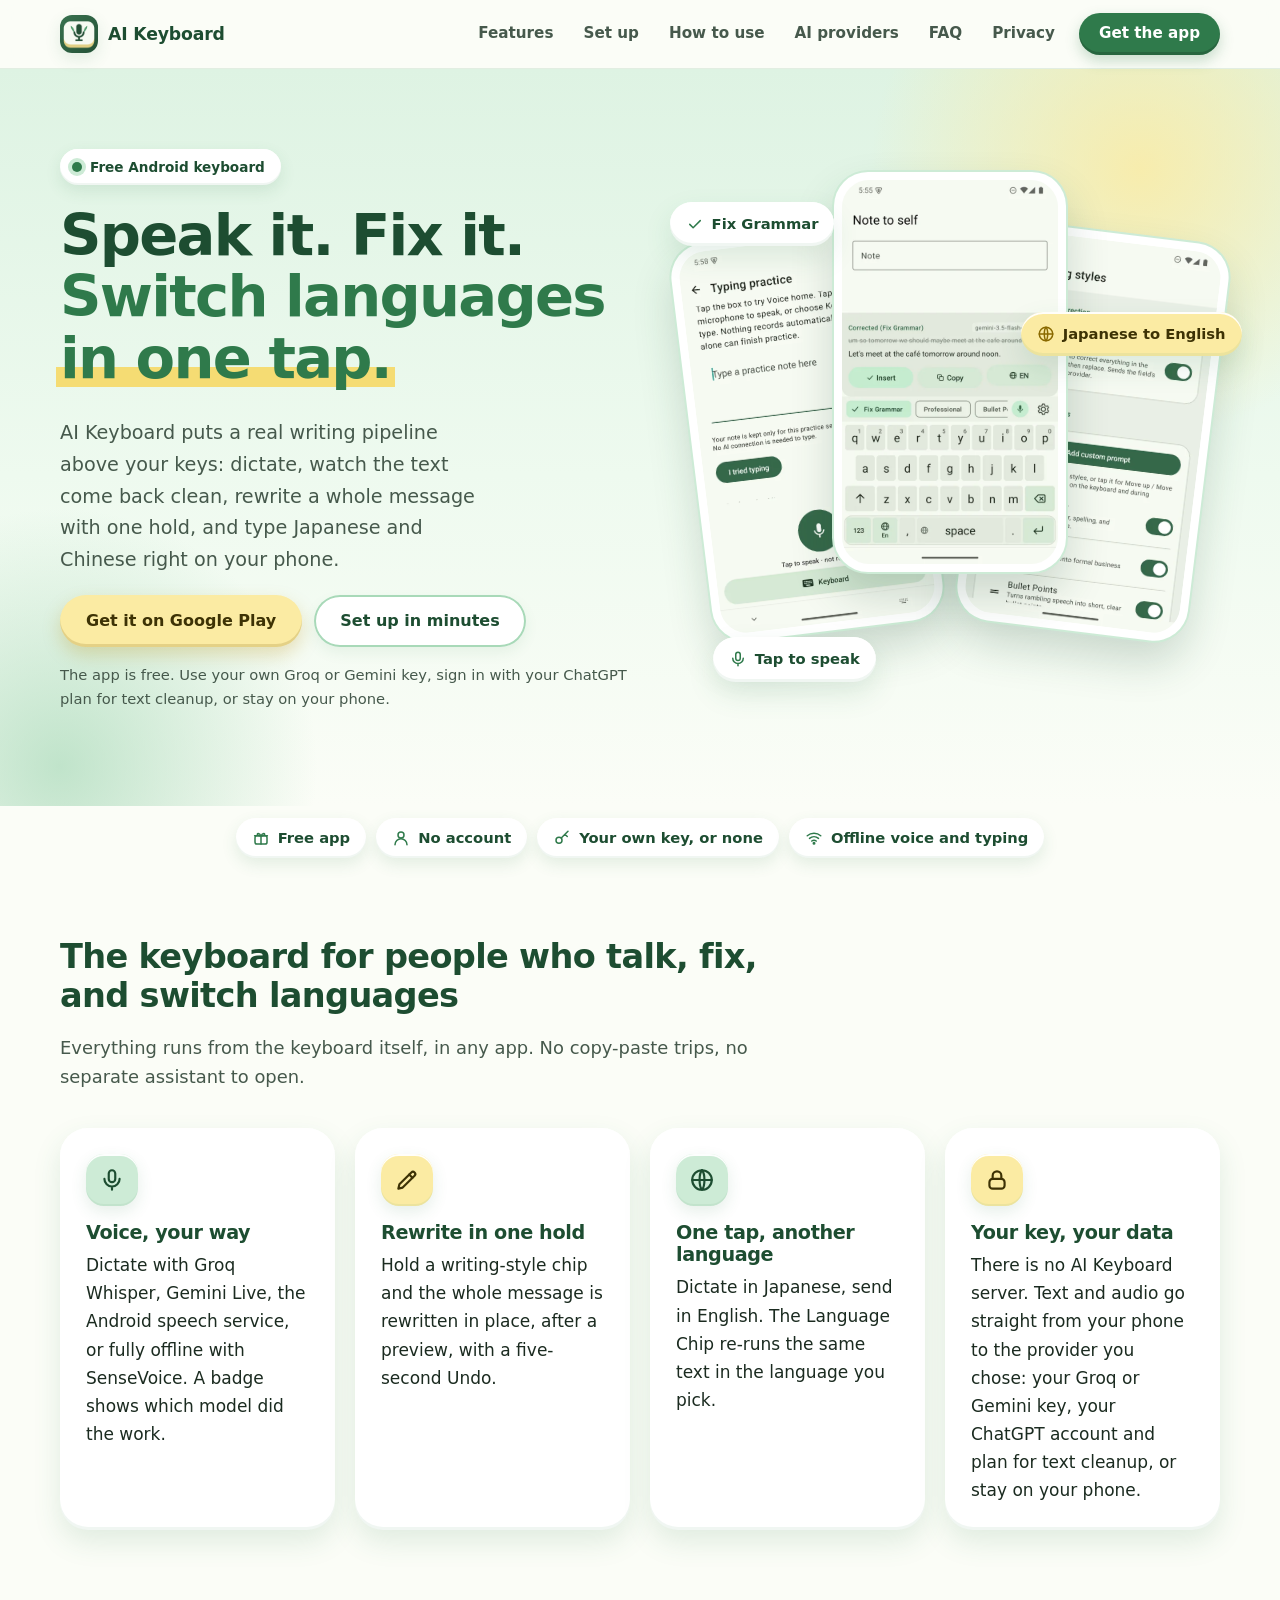
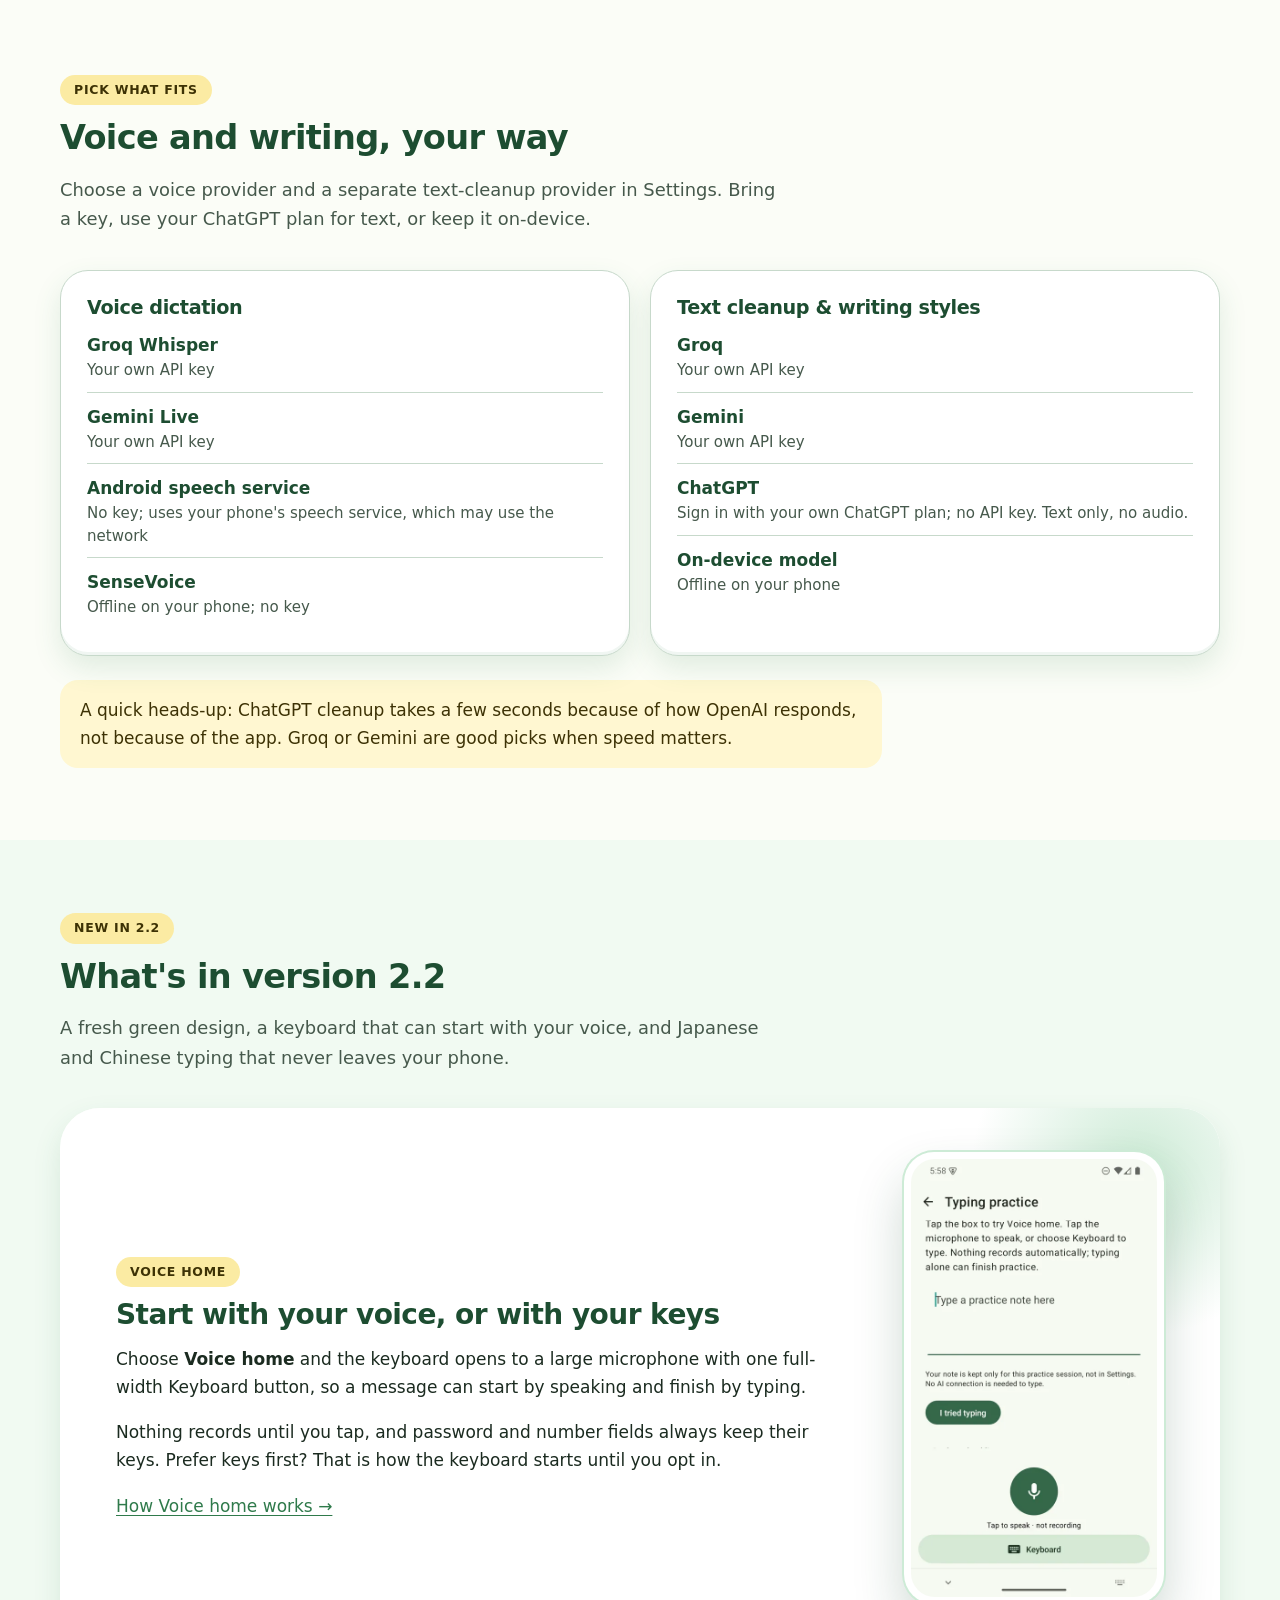
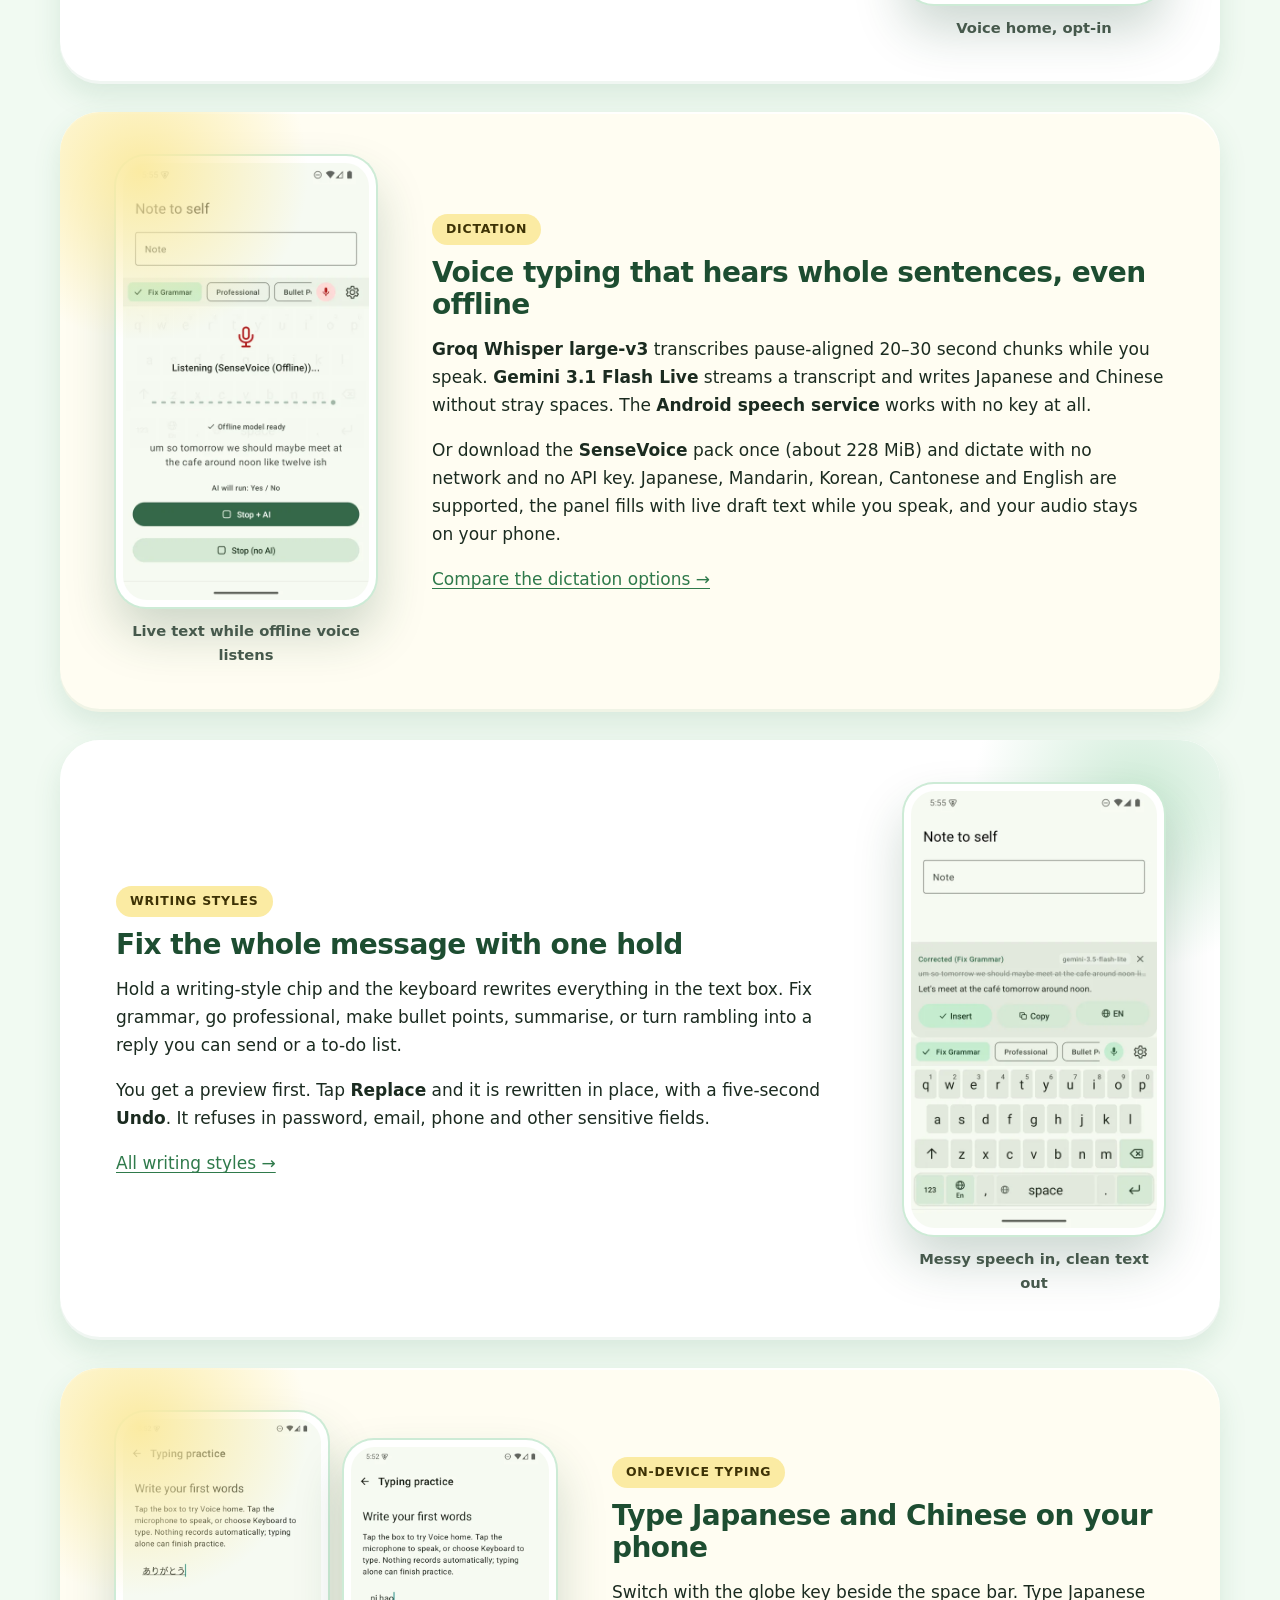
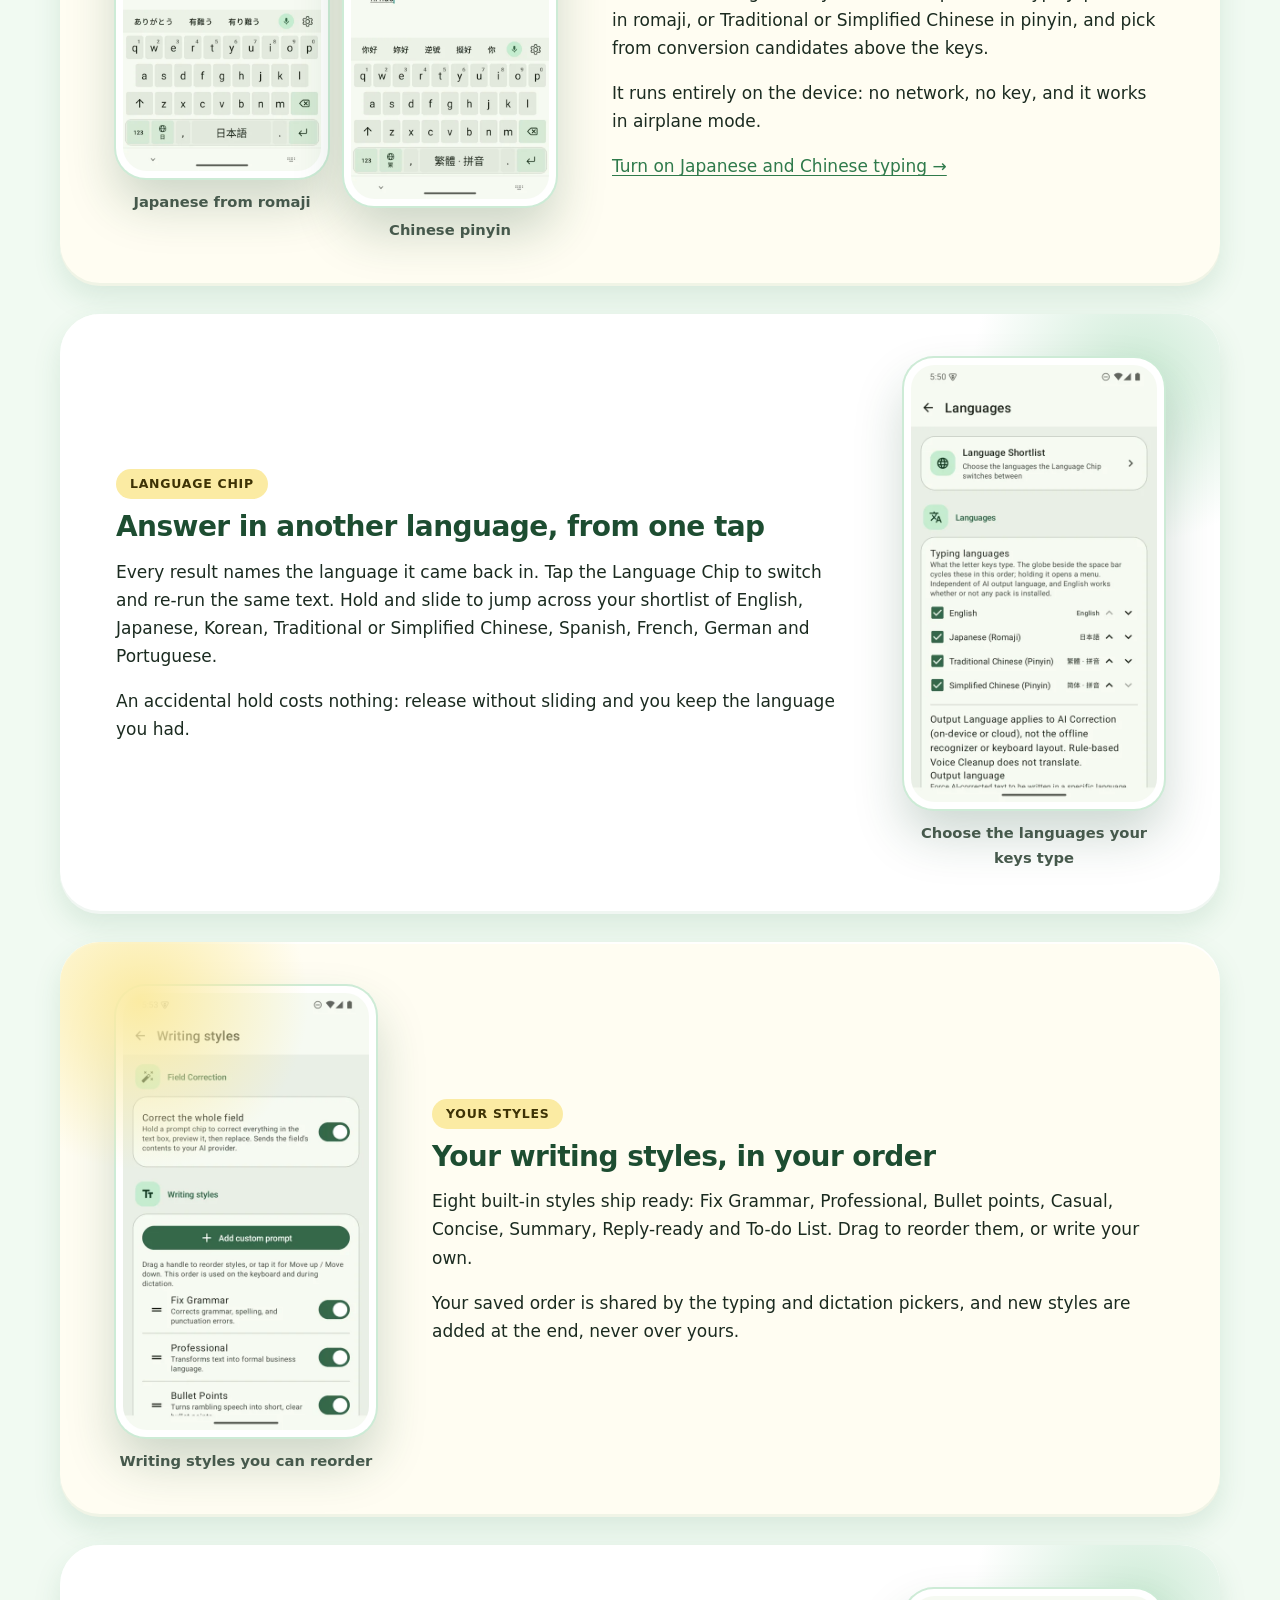
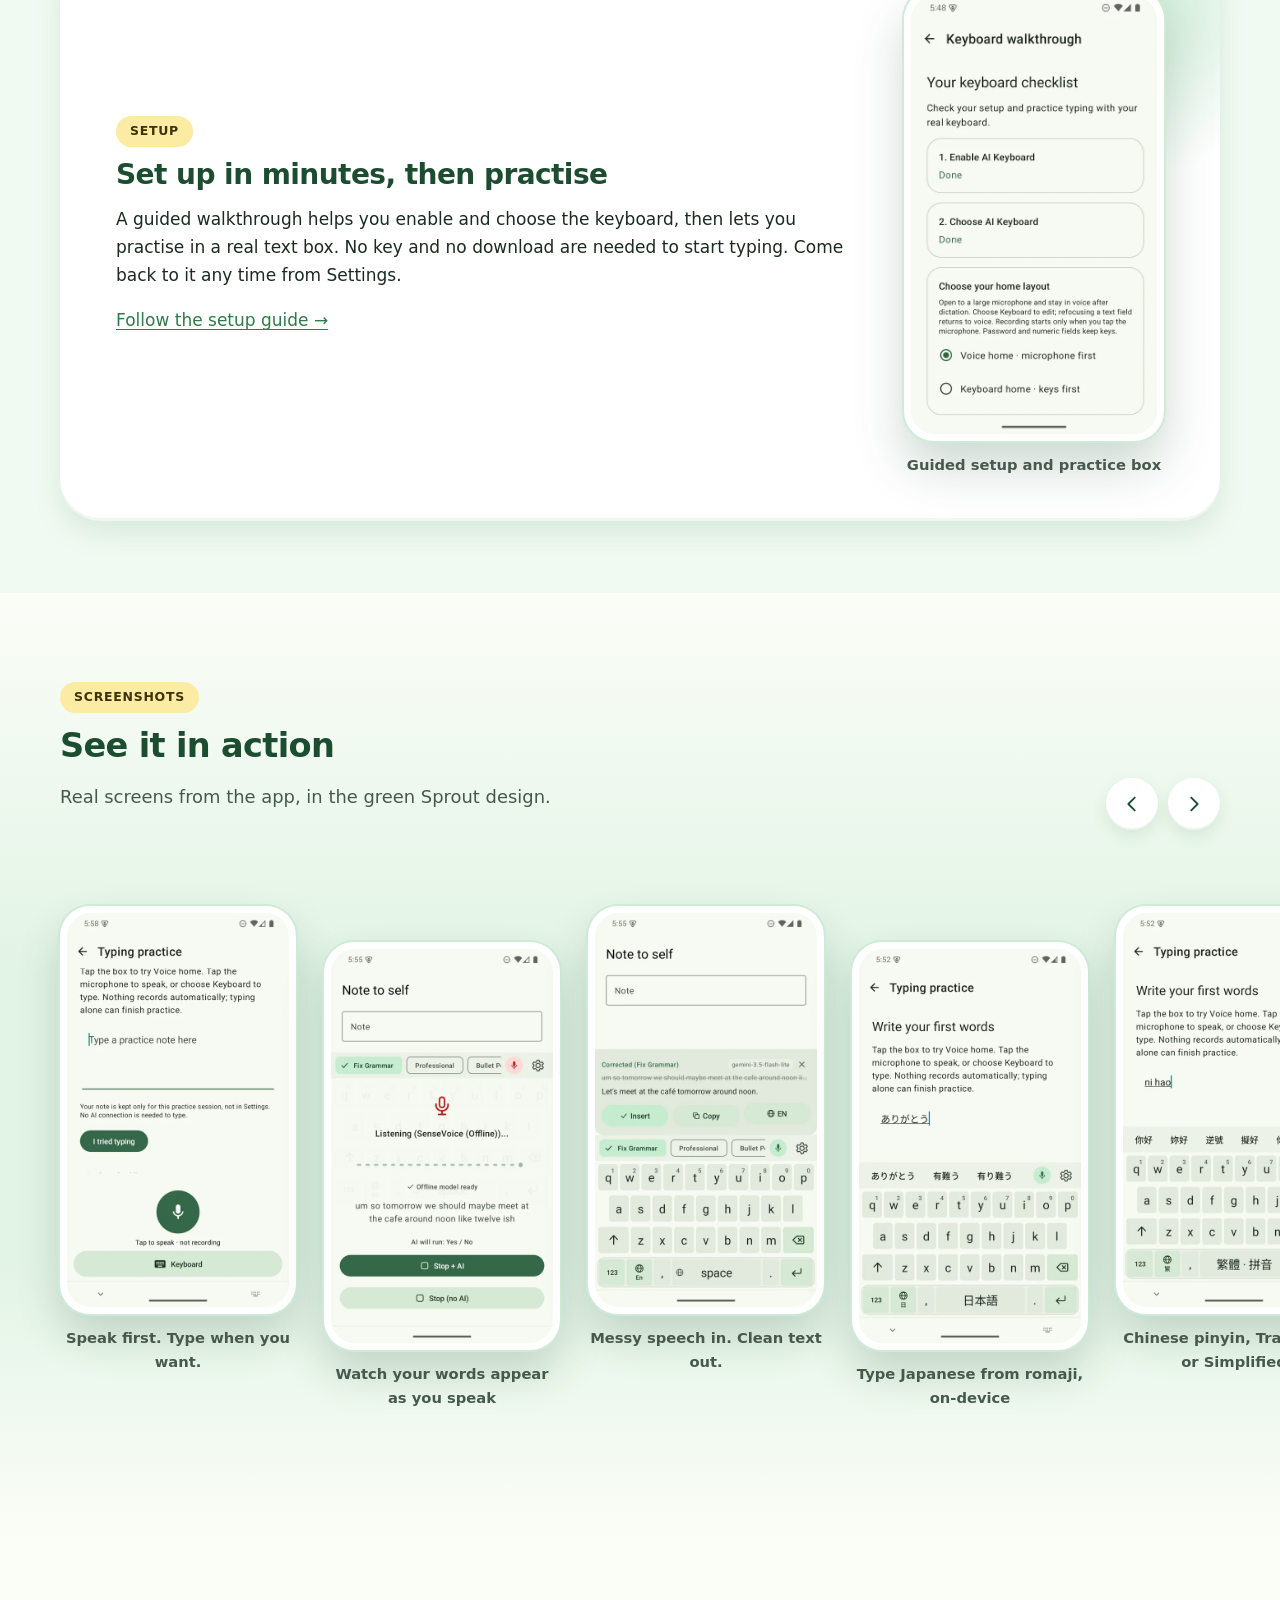
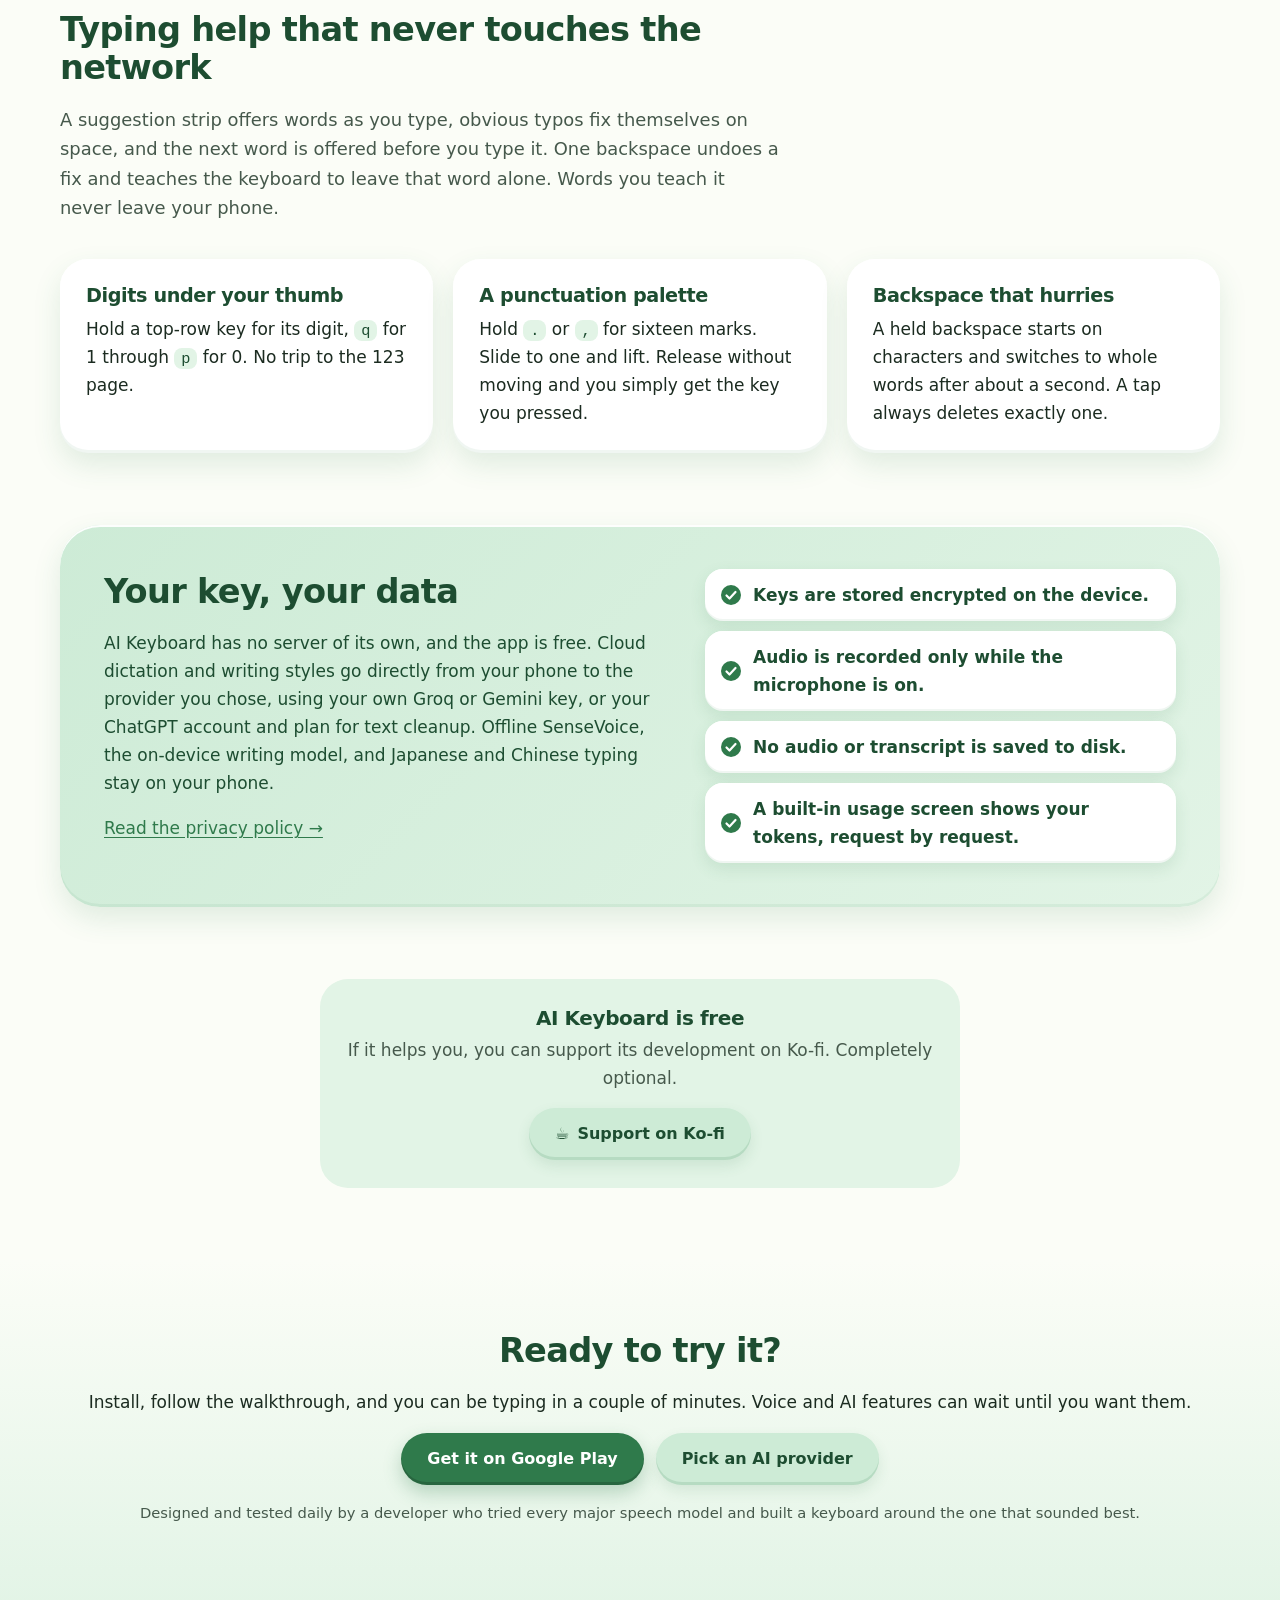
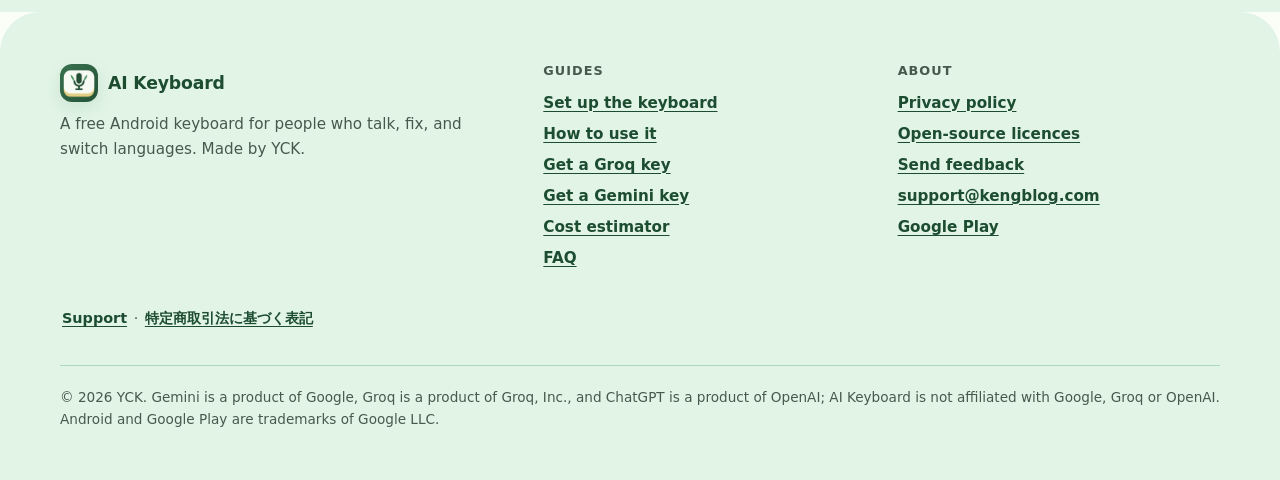
==== commit 65f46ccc: "Add optional Ko-fi support block and footer links" ====
--- a/index.html
+++ b/index.html
@@ -287,6 +287,16 @@
   </div>
 </section>
 
+<section class="support" aria-labelledby="support-h" style="padding-top:0">
+  <div class="container">
+    <div class="support-note">
+      <h2 id="support-h">AI Keyboard is free</h2>
+      <p>If it helps you, you can support its development on Ko-fi. Completely optional.</p>
+      <a class="btn btn-soft" href="https://ko-fi.com/kengblog" target="_blank" rel="noopener"><span aria-hidden="true">☕</span> Support on Ko-fi</a>
+    </div>
+  </div>
+</section>
+
 <section class="cta tint" aria-labelledby="cta-h">
   <div class="container">
     <h2 id="cta-h">Ready to try it?</h2>
@@ -328,6 +338,7 @@
         </ul>
       </div>
     </div>
+    <p class="fine-links"><a href="https://ko-fi.com/kengblog" target="_blank" rel="noopener">Support</a> <span aria-hidden="true">·</span> <a href="https://kengblog.com/tokushoho" target="_blank" rel="noopener" lang="ja">特定商取引法に基づく表記</a></p>
     <p class="fine">&copy; 2026 YCK. Gemini is a product of Google, Groq is a product of Groq, Inc., and ChatGPT is a product of OpenAI; AI Keyboard is not affiliated with Google, Groq or OpenAI. Android and Google Play are trademarks of Google LLC.</p>
   </div>
 </footer>
--- a/assets/css/site.css
+++ b/assets/css/site.css
@@ -323,6 +323,8 @@
 .site-footer ul { list-style: none; padding: 0; margin: 0; }
 .site-footer li { margin-bottom: 6px; }
 .site-footer .fine { margin-top: 28px; padding-top: 20px; border-top: 1px solid var(--mint-300); font-size: 0.85rem; }
+.site-footer .fine-links { margin-top: 24px; font-size: 0.9rem; }
+.site-footer .fine-links a { display: inline-block; padding: 6px 2px; }
 .site-footer .brand { margin-bottom: 10px; }
 @media (max-width: 760px) { .site-footer .cols { grid-template-columns: 1fr; gap: 22px; } }
 
@@ -346,3 +348,8 @@
 .shot-row .phone-frame img { border-radius: 21px; object-position: top; }
 .shot-row figcaption { font-size: 0.88rem; line-height: 1.4; }
 @media (max-width: 860px) { .shot-row { justify-content: center; } .shot-row .phone { width: min(44%, 200px); } }
+
+/* ---------- optional support note ---------- */
+.support-note { max-width: 640px; margin: 0 auto; text-align: center; background: var(--mint-100); border-radius: 28px; padding: 28px 24px; }
+.support-note h2 { font-size: 1.25rem; margin-bottom: 6px; }
+.support-note p { color: var(--ink-soft); margin: 0 0 16px; }
